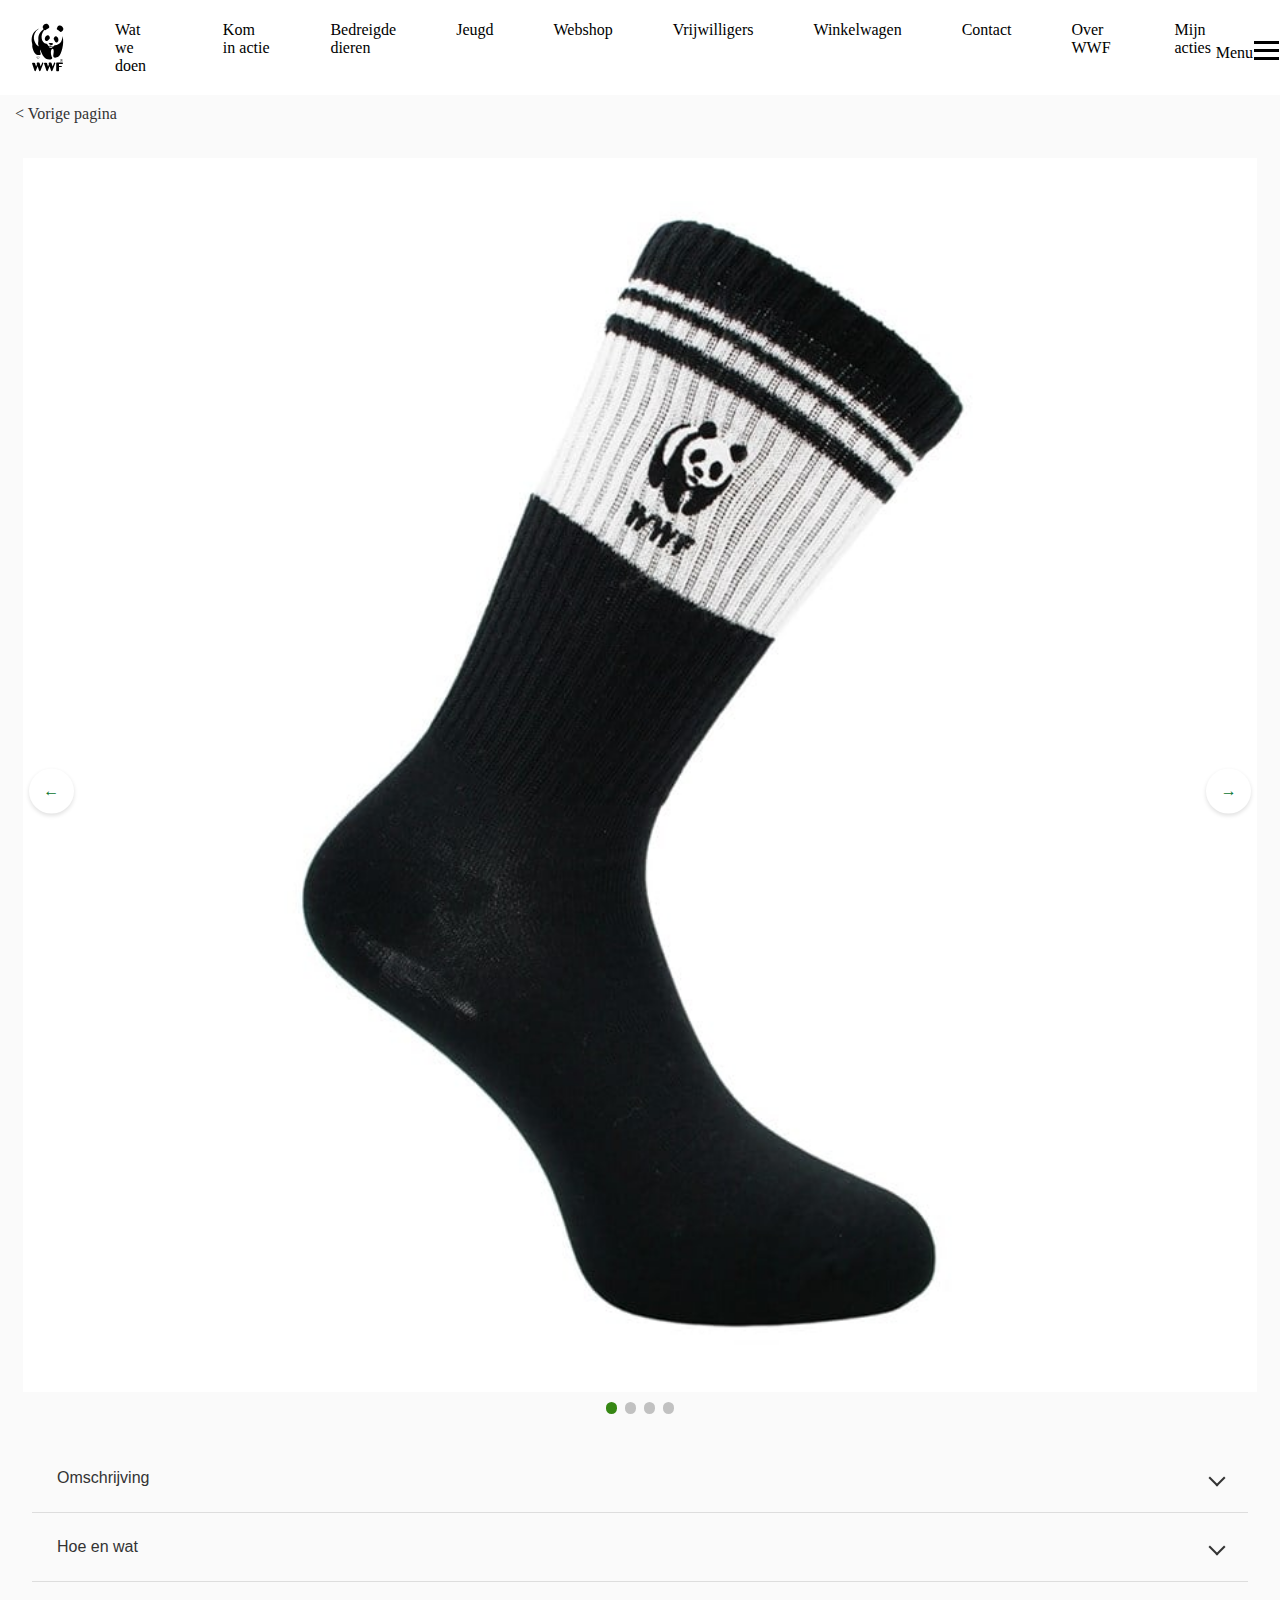
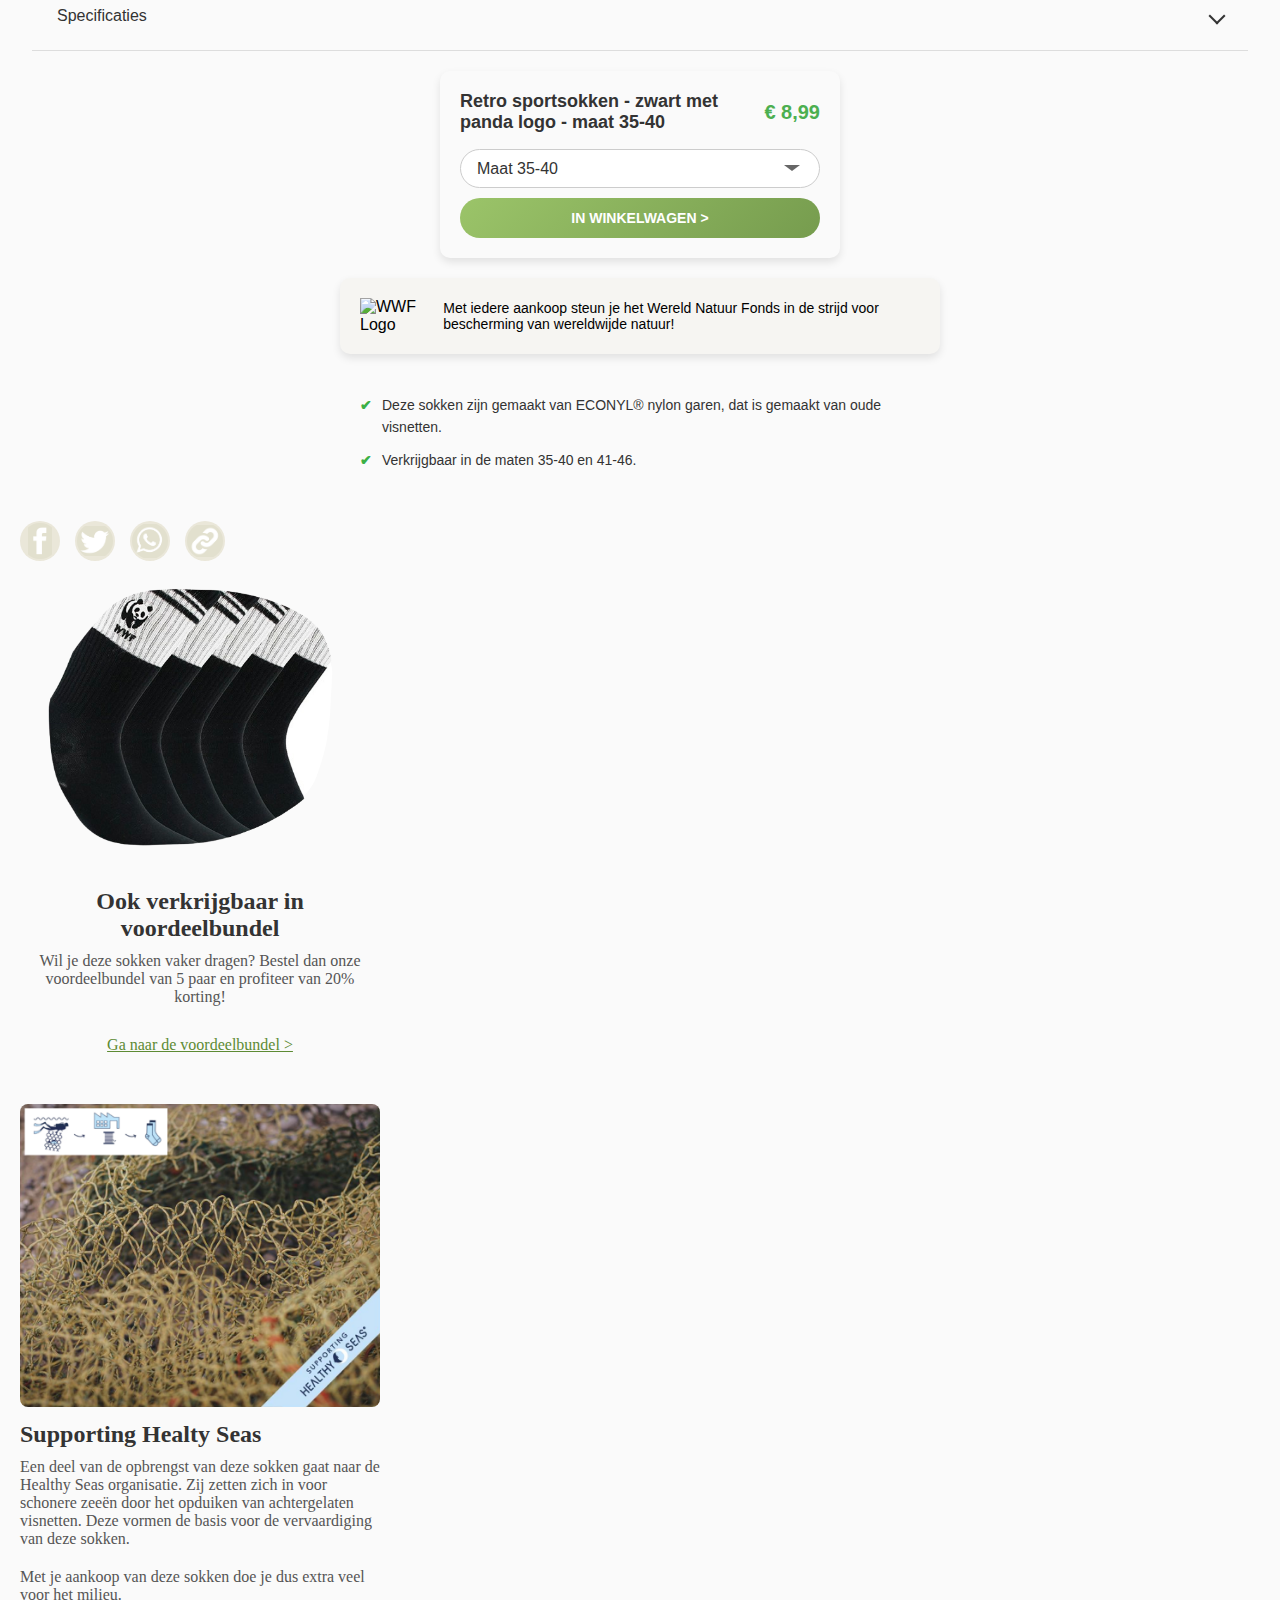
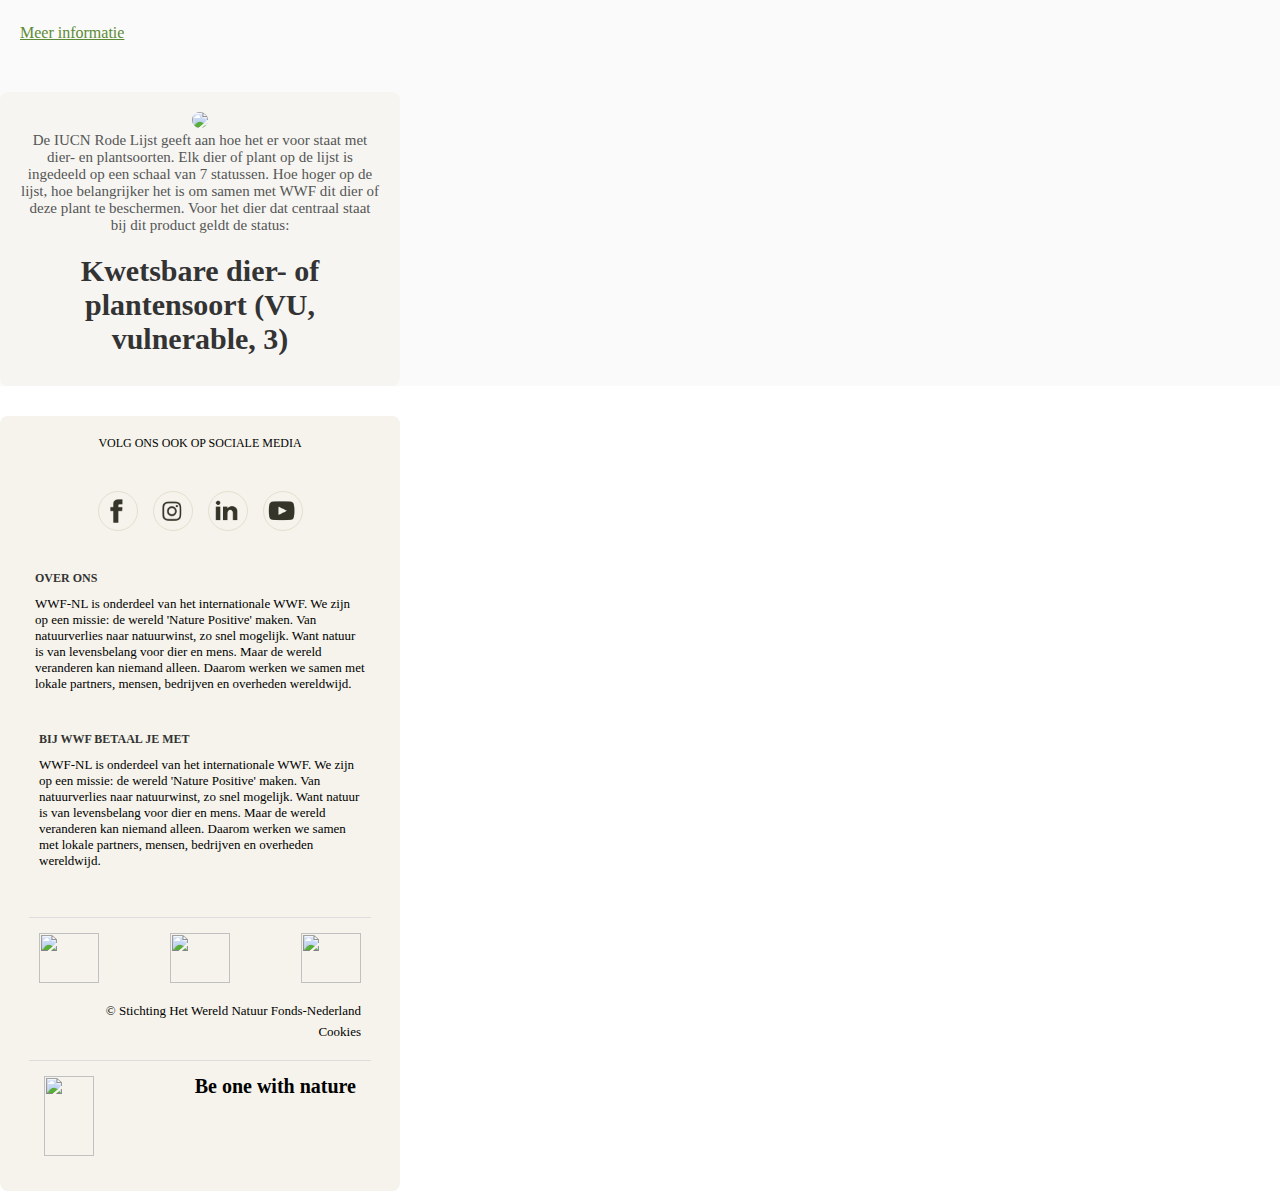
==== index.html @ d3431fcd "eferewvr" ====
<!DOCTYPE html>
<html lang="nl">
	
<head>
	<meta charset="UTF-8">
	<meta name="author" content="jouw naam">
	<meta name="viewport" content="width=device-width, initial-scale=1">
	
	<title>WWF</title>
	<link href="styles/style.css" rel="stylesheet">
	<script src="scripts/script.js" defer></script>
	<link rel="icon" type="image/svg+xml" href="images/favicon.svg">
</head>

<body>
  <header>
    <nav class="navbar">
      <a href="#" class="nav-branding">
        <img src="images/logo.svg" alt="WWF logo" class="nav-logo">
      </a>
     
    
      <ul class="nav-menu">
        <li class="nav-item">
          <a href="#" class="nav-link">Wat we doen</a>
            <ul>
              <li  class="nav-item"><a href="#" class="nav-link"><strong>Wat we doen</strong></a></li>
              <li  class="nav-item"><a href="#" class="nav-link">Onze focus</a></li>
              <li  class="nav-item"><a href="#" class="nav-link">Waar zijn we actief</a></li>
              <li  class="nav-item"><a href="#" class="nav-link">Hoe we werken</a></li>
              <li  class="nav-item"><a href="#" class="nav-link">Actueel</a></li>
            </ul>
        </li>
        <li  class="nav-item"><a href="#" class="nav-link">Kom in actie</a></li>
        <li  class="nav-item"><a href="#" class="nav-link">Bedreigde dieren</a></li>
        <li  class="nav-item"><a href="#" class="nav-link">Jeugd</a></li>
        <li  class="nav-item"><a href="#" class="nav-link">Webshop</a></li>
        <li  class="nav-item"><a href="#" class="nav-link">Vrijwilligers</a></li>
        <li  class="nav-item"><a href="#" class="nav-link">Winkelwagen</a></li>
        <li  class="nav-item"><a href="#" class="nav-link">Contact</a></li>
        <li  class="nav-item"><a href="#" class="nav-link">Over WWF</a></li>
        <li  class="nav-item"><a href="#" class="nav-link">Mijn acties</a></li>
      </ul>
      <div class="hamburger">
        <p id="div1">Menu</p>
        <span class="bar" id="div2"></span>
        <span class="bar" id="div3"></span>
        <span class="bar" id="div4"></span>
      </div>

    </nav>
  </header>

  <main>
    <!-- vorige knop -->
    <a href="#" class="back-button">
      &lt; Vorige pagina
    </a>
  
    <!-- SLIDESHOW -->
    <section id="bolletjesAndLinkButtons" class="caroCarrousel" aria-label="Voorbeeld met bolletjes en links/rechts-buttons" tabIndex="-1">
      <ul>
          <li id="element1"><img src="images/wwf-retro-sportsok-zwart-01.jpg" alt="Sokken volledig" ></li>
          <li id="element2"><img src="images/wwf-retro-sportsok-zwart-03.jpg" alt="Sokken verpakking" ></li>
          <li id="element3"><img src="images/wwf-retro-sportsok-zwart-02.jpg" alt="Sokken zoom-in" ></li>
          <li id="element4"><img src="images/wwf-sportsokken-zwart-02.png" alt="Sokken buiten" ></li>
      </ul>
      
      <a href="previous" aria-label="Naar het element aan de linkerkant">←</a>
      <a href="next" aria-label="Naar het element aan de rechterkant">→</a>
      
      
      <nav>
          <ul>
              <li><a href="#element1" aria-label="go to element1"></a></li>
              <li><a href="#element2" aria-label="go to element2"></a></li>
              <li><a href="#element3" aria-label="go to element3"></a></li>
              <li><a href="#element4" aria-label="go to element4"></a></li>
          </ul>
      </nav>
    </section>


    <!-- DROPDOWNS -->

    <div class="dropdown-container" id="knop1">
      <button class="dropdown-toggle">
          <span class="dropdown-title">Omschrijving</span>
          <span class="dropdown-arrow"></span>
      </button>
      <div class="dropdown-content" id="content1">
        <p> Na het succes van de witte sportsokken is deze er nu ook in het zwart. Sportsokken zijn helemaal retro. En met het geborduurde WWF logo er op maak je helemaal een statement!
          Bovendien zijn deze sokken deels gemaakt van garen dat is gemaakt van achtergelaten en ronddobberende visnetten. In zee zijn deze netten schadelijk voor het zeeleven. Door middel van een milieu vriendelijk proces worden de visnetten omgezet in een 100% sustainable nylon.
          </p>  
          
        <p>Bovendien zijn deze sokken deels gemaakt van garen dat is gemaakt van achtergelaten en ronddobberende visnetten. In zee zijn deze netten schadelijk voor het zeeleven. Door middel van een milieu vriendelijk proces worden de visnetten omgezet in een 100% sustainable nylon.</p>
      </div>
    </div>


    <div class="dropdown-container" id="knop2">
      <button class="dropdown-toggle">
          <span class="dropdown-title">Hoe en wat</span>
          <span class="dropdown-arrow"></span>
      </button>
      <div class="dropdown-content" id="content2">
        <p> Deze heerlijke zachte en comfortabele sokken worden deels gemaakt van achtergelaten en ronddobberende visnetten. In zee zijn deze netten schadelijk voor het zeeleven. 
          Door middel van een milieu vriendelijk proces (zie afbeelding hieronder) worden de visnetten omgezet in een 100% sustainable nylon.</p>  
          
        <p>Deze heerlijke zachte en comfortabele sokken worden deels gemaakt van achtergelaten en ronddobberende visnetten. In zee zijn deze netten schadelijk voor het zeeleven. 
          Door middel van een milieu vriendelijk proces (zie afbeelding hieronder) worden de visnetten omgezet in een 100% sustainable nylon.</p>
      
        <p>Het toplabel aan de sokken is gemaakt van FSC-karton.</p>

        <img src="images/proces-healthy-seas-socks.png" alt="proces-healthy-seas-socks">

      </div>
    </div>


    <div class="dropdown-container" id="knop3">
      <button class="dropdown-toggle">
          <span class="dropdown-title">Specificaties</span>
          <span class="dropdown-arrow"></span>
      </button>
      <div class="dropdown-content" id="content3">
        <p> Na het succes van de witte sportsokken is deze er nu ook in het zwart. Sportsokken zijn helemaal retro. En met het geborduurde WWF logo er op maak je helemaal een statement!
          Bovendien zijn deze sokken deels gemaakt van garen dat is gemaakt van achtergelaten en ronddobberende visnetten. In zee zijn deze netten schadelijk voor het zeeleven. Door middel van een milieu vriendelijk proces worden de visnetten omgezet in een 100% sustainable nylon.
          </p>  
          
        <p>Bovendien zijn deze sokken deels gemaakt van garen dat is gemaakt van achtergelaten en ronddobberende visnetten. In zee zijn deze netten schadelijk voor het zeeleven. Door middel van een milieu vriendelijk proces worden de visnetten omgezet in een 100% sustainable nylon.</p>
      </div>
    </div>
    
    
    <!-- Product info block -->
    <section class="product-section">
      <div class="product-header">
          <h1 class="product-title">
              Retro sportsokken - zwart met <br> panda logo - maat 35-40
          </h1>
          <div class="product-price">€ 8,99</div>
      </div>
     
            <div class="custom-select">
                <select>
                    <option value="Maat 35-40">Maat 35-40</option>
                    <option value="Maat 41-46">Maat 41-46</option>
                </select>
            </div>
    
      <button class="add-to-cart">In winkelwagen ></button>
    </section>
  
  
    <!-- call to action block -->
    <section class="call-to-action">
      <div class="cta-content">
        <img src="https://www.wwf.nl/Content/dist/img/logo-footer.svg" alt="WWF Logo">
        <p>Met iedere aankoop steun je het Wereld Natuur Fonds in de strijd voor bescherming van wereldwijde natuur!</p>
      </div>
    </section>


    <!-- Product info block 2 -->
    <div class="product-info2">
      <ul>
          <li>
              <span class="checkmark">✔</span>
              Deze sokken zijn gemaakt van ECONYL® nylon garen, dat is gemaakt van oude visnetten.
          </li>
          <li>
              <span class="checkmark">✔</span>
              Verkrijgbaar in de maten 35-40 en 41-46.
          </li>
      </ul>
    </div>



    <!-- deelknoppen -->
    <div class="social-share">
      <a href="http://www.facebook.com/sharer.php?u=https://www.wwf.nl/webshop/kleding-accessoires/schoenen-en-sokken/retro-sportsokken-zwart-met-panda-logo-maat-35-40" 
         target="_blank" 
         class="icon facebook" 
         aria-label="Deel op Facebook">
          <img src="images/facebook-icon.png" alt="Facebook">
      </a>

      <a href="https://twitter.com/share?url=https://www.wwf.nl/webshop/kleding-accessoires/schoenen-en-sokken/retro-sportsokken-zwart-met-panda-logo-maat-35-40" 
         target="_blank" 
         class="icon twitter" 
         aria-label="Deel op Twitter">
          <img src="images/twitter-icon.png" alt="Twitter">
      </a>

      <a href="whatsapp://send?text=TITEL https://www.wwf.nl/webshop/kleding-accessoires/schoenen-en-sokken/retro-sportsokken-zwart-met-panda-logo-maat-35-40" 
         target="_blank" 
         class="icon whatsapp" 
         aria-label="Deel via WhatsApp">
          <img src="images/whatsapp-icon.png" alt="WhatsApp">
      </a>

      <button onclick="copyLink()" class="icon link" aria-label="Kopieer link">
          <img src="images/chain-link.png" alt="Link kopiëren">
      </button>
    </div>

    <div id="copy-toast" class="copy-toast">Link gekopieerd naar klembord</div>



    <!-- voordeel pack container -->
    <div class="voordeel-container">
      <img src="images/Aangepaste-vorm-voordeelpak.png" alt="Panda Sportsokken">
      <h1>Ook verkrijgbaar in voordeelbundel</h1>
      <p>Wil je deze sokken vaker dragen? Bestel dan onze voordeelbundel van 5 paar en profiteer van 20% korting!</p>
      <a href="https://www.wwf.nl/webshop/kleding-accessoires/schoenen-en-sokken/retro-sokken-zwart-met-panda-logo-voordeelbundel-5-paar-maat-35-40" target="_blank">Ga naar de voordeelbundel ></a>
    </div>

    

    <!-- healthy seas -->
    <div class="HealthySeas">
      <img src="images/supporting-healthy-seas.png">
      <h1>Supporting Healty Seas</h1>
      <p>Een deel van de opbrengst van deze sokken gaat naar de Healthy Seas organisatie. Zij zetten zich in voor schonere zeeën door het opduiken van achtergelaten visnetten. Deze vormen de basis voor de vervaardiging van deze sokken.</p>
      <p>Met je aankoop van deze sokken doe je dus extra veel voor het milieu.</p>
      <a href="https://www.healthyseas.org/" target="_blank">Meer informatie</a>
    </div>



    <!-- rode lijst -->
    <div class="RodeLijst">
      <img src="https://www.wwf.nl/Content/dist/img/logo-footer.svg">
      <p>De IUCN Rode Lijst geeft aan hoe het er voor staat met dier- en plantsoorten. Elk dier of plant op de lijst is ingedeeld op een schaal van 7 statussen. Hoe hoger op de lijst, hoe belangrijker het is om samen met WWF dit dier of deze plant te beschermen. Voor het dier dat centraal staat bij dit product geldt de status:</p>
      <h1>Kwetsbare dier- of plantensoort (VU, vulnerable, 3)</h1>
    </div> 
  

  </main>

</body>


<footer>
<section>
   <p>VOLG ONS OOK OP SOCIALE MEDIA</p>
    <!-- deelknoppen -->
   <div class="social-footer">
         <a href="http://www.facebook.com/sharer.php?u=https://www.wwf.nl/webshop/kleding-       accessoires/schoenen-en-sokken/retro-sportsokken-zwart-met-panda-logo-maat-35-40" 
            target="_blank" 
            class="icon facebook" 
            aria-label="Deel op Facebook">
            <img src="images/facebook-icon2.png" alt="Facebook">
         </a>

         <a href="https://www.instagram.com/wereldnatuurfonds" 
            target="_blank" 
            class="icon instagram" 
            aria-label="Deel op Twitter">
            <img src="images/insta-icon.png" alt="Instagram">
         </a>

         <a href="http://www.linkedin.com/company/2324848" 
            target="_blank" 
            class="icon linkedin" 
            aria-label="Deel via WhatsApp">
            <img src="images/linkedin-icon.png" alt="Linkedin">
           </a>

           <a href="http://www.youtube.com/user/WWFNetherlands" 
              target="_blank" 
              class="icon YouTube" 
              aria-label="Deel via WhatsApp">
               <img src="images/youTube-icon.png" alt="YouTube">
           </a>
     </div>
  
   <section class="over-ons-footer">
     <h1>OVER ONS</h1>
     <p>WWF-NL is onderdeel van het internationale WWF. We zijn op een missie: de          wereld 'Nature Positive' maken. Van natuurverlies naar natuurwinst, zo snel          mogelijk. Want natuur is van levensbelang voor dier en mens. Maar de wereld          veranderen kan niemand alleen. Daarom werken we samen met lokale partners,          mensen, bedrijven en overheden wereldwijd.</p>
   </section>
  
  <section class="betalen">
     <h1>BIJ WWF BETAAL JE MET</h1>
     <p>WWF-NL is onderdeel van het internationale WWF. We zijn op een missie: de          wereld 'Nature Positive' maken. Van natuurverlies naar natuurwinst, zo snel          mogelijk. Want natuur is van levensbelang voor dier en mens. Maar de wereld          veranderen kan niemand alleen. Daarom werken we samen met lokale partners,          mensen, bedrijven en overheden wereldwijd.</p>
    
    <img src="https://www.wwf.nl/Content/dist/img/logos/ideal.svg" alt="">
    <img src="https://www.wwf.nl/Content/dist/img/logos/sepa.png" alt="">
   </section>
</section>
 
<section class="sponsoren">
  <div class="sponsoren-images">
    <img src="https://www.wwf.nl/globalassets/afbeeldingen/logos-en-iconen/partners-footer/npl_logo_2022.png" alt="">
    <img src="https://www.wwf.nl/globalassets/afbeeldingen/logos-en-iconen/partners-footer/wwf-logo-anbi.png" alt="">
    <img src="https://www.wwf.nl/globalassets/afbeeldingen/logos-en-iconen/partners-footer/logo_erkend_goed_doel_rgb.png" alt="">
  </div>
  <p>© Stichting Het Wereld Natuur Fonds-Nederland</p>
  <a href="#">Cookies</a>
</section>

 
 
 
  <section class="footerLogo">
    <img src="https://www.wwf.nl/Content/dist/img/logo-footer.svg" alt="">
    <h1>Be one with nature</h1>
  </section>
 
</section>
</footer>

</html>
---- styles/style.css ----
/**************/
/* CSS REMEDY */
/**************/
*, *::after, *::before {
  box-sizing:border-box;  
}






/*********************/
/* CUSTOM PROPERTIES */
/*********************/
:root {
    /* startje */
    --color-text:#111;
    --color-background:#eee;
}





/****************/
/* JOUW STYLING */
/****************/

/* jouw code */

/* op basis van https://www.youtube.com/watch?v=XM7sEpl0f7c */

/* BRONNEN:
https://www.youtube.com/watch?v=flItyHiDm7E&t=18s
*/


* {
padding: 0;
margin: 0;
box-sizing: border-box;
}

header {
background-color: rgb(255, 255, 255);
box-shadow: #8f8b8b;
}

main {
background-color: #FAFAFA;
}

li {
list-style: none;
}

a {
color: rgb(0, 0, 0);
text-decoration: none;
}



/****************/
/* Hamburger menu */
/****************/
.navbar {
min-height: 70px;
display: flex;
justify-content: space-between;
align-items: center;
padding: 0 24px;

}

.navbar p {
color: rgb(0, 0, 0);
}

.nav-menu {
display: flex;
/*justify-content: space-between;*/
align-items: left;
padding-left: 20px;
gap: 60px;
z-index: 100;
}

.nav-branding {
font-size: 2rem;
}

.nav-link {
transition: 0.7s ease;
}

.nav-link:hover {
color: dodgerblue;
}

.hamburger {
display: grid;
grid-template-columns: repeat(2, 1fr);
grid-template-rows: repeat(3, 0.5em);
grid-column-gap: 0px;
grid-row-gap: 0px;
cursor: pointer;
}

#div1 { grid-area: 2 / 1 / 3 / 2; }
#div2 { grid-area: 1 / 2 / 2 / 3; }
#div3 { grid-area: 2 / 2 / 3 / 3; }
#div4 { grid-area: 3 / 2 / 4 / 3; }

.bar {
display: block;
width: 25px;
height: 3px;
margin: 5px auto;
-webkit-transition: all 0.3s ease-in-out;
transition: all 0.3s ease-in-out;
background-color: rgb(0, 0, 0);
}

.nav-branding {
margin: 0; 
padding: 0; 
}

.nav-logo {
max-height: 95px; 
width: auto; 
display: block; 
}

.navbar {
padding: 0; 
}


@media (max-width: 768px) {
  /* Hamburger effect */
  .hamburger.active .bar:nth-child(3) {
    opacity: 0;
  }

  .hamburger.active .bar:nth-child(2) {
    transform: translate(0, 8px) rotate(45deg);
  }

  .hamburger.active .bar:nth-child(4) {
    transform: translate(0, -8px) rotate(-45deg);
  }

  /* Het hoofdmenu dat van links schuift */
  .nav-menu {
    position: absolute;
    left: -100%; /* Begin van de pagina */
    top: 90px;
    gap: 0;
    flex-direction: column;
    background-color: rgb(255, 255, 255);
    width: 100%;
    height: 100%; /* Zorgt ervoor dat het menu de volledige hoogte van de pagina bedekt */
    text-align: left;
    transition: 0.3s;
  }

  /* Actief menu van links schuiven */
  .nav-menu.active {
    left: 0; /* Het schuift in de pagina */
  }

  /* Tweede menu, dat van rechts schuift */
  .nav-item:nth-of-type(1) ul {
    position: absolute;
    right: -100%; /* Begin buiten het scherm aan de rechterkant */
    top: 0px;
    gap: 0;
    flex-direction: column;
    background-color: rgb(255, 255, 255);
    width: 100%;
    height: 100%; /* Zorgt ervoor dat het menu de volledige hoogte van de pagina bedekt */
    text-align: left;
    padding-left: 20px;
    gap: 0px; /* Voeg de gewenste ruimte tussen de items toe */
    transition: 0.3s;
  }

  /* Het tweede menu schuift van rechts naar binnen */
  .nav-item:nth-of-type(1) ul.active {
    right: 0; /* Het schuift van rechts naar binnen */
  }

  .nav-item {
    padding: 16px 0;
  }
  }
  

.nav-item:nth-of-type(1) ul {
  position: absolute;
  left: -100%;
}

.nav-item:nth-of-type(1) ul.active {
  left: 0;
}

.nav-menu.active {
  left: 0;
}







/****************/
/* vorige knop */
/****************/
.back-button {
  display: inline-flex;
  align-items: center;
  text-decoration: none;
  color: #333; /* Donkergrijze tekstkleur */
  font-size: 16px; /* Grootte van de tekst */
  font-weight: 500; /* Vetgedrukte tekst */
  padding: 10px 15px;
}



/***********************/
/* Dropdowns */

.dropdown-container {
border-bottom: 1px solid #ddd;
width: 95%;
padding: 10px;
margin: 0 auto;
overflow: hidden;
}

.dropdown-toggle {
display: flex;
justify-content: space-between;
align-items: center;
width: 100%;
padding: 15px;
background: none;
border: none;
outline: none;
cursor: pointer;
font-size: 16px;
color: #333;
}

.dropdown-arrow {
width: 12px;
height: 12px;
border: solid #333;
border-width: 0 2px 2px 0;
transform: rotate(45deg);
transition: transform 0.3s ease;
}

.dropdown-toggle.active .dropdown-arrow {
transform: rotate(-135deg);
}

.dropdown-content {
display: none;
padding: 15px;
font-size: 14px;
color: #555;
background-color: #ffffff;
border-top: 1px solid #ddd;
}

.dropdown-content img {
width: 100%; 
height: auto; 
object-fit: contain; 
max-width: 100%; 
display: block; 
margin-top: 15px; 
}

.dropdown-content p {
  display: block;
  margin-block-start: 1em;
  margin-block-end: 1em;
  margin-inline-start: 0px;
  margin-inline-end: 0px;
  unicode-bidi: isolate;
}


.dropdown-content.show {
display: block;
}







/****************/
/* Slide show */
/****************/
.caroCarrousel {
  /* basis waarden die door de hele carrousel gebruikt worden */
  /* kun je zelf aanpassen */
  --caroCarrouselMainColor:#333;
  --caroCarrouselAccentColor:#1b75b3;
  --caroCarrouselShadeColor:#ddd9;

  position: relative;
  overflow: hidden; /* om de linkbuttons te verbergen */
  outline:none;



  max-width: 98%; /* Beperkt de breedte tot 80% van de pagina */
  margin: 15px auto; /* Voegt ruimte toe rondom en centreert de slideshow */  
  margin-bottom: 10px;  
  border: 2px; 
  padding: 10px; /* Optioneel: binnenruimte */
  
}

/* dark mode */
@media (prefers-color-scheme: dark) {
  .caroCarrousel {
    --caroCarrouselMainColor:#ccc;
    --caroCarrouselShadeColor:#4449;
  }
}


/************************************/
/* de carrousel elementen container */
.caroCarrousel > ul {
  margin: 0; padding: 0;
  list-style: none;
  display: flex;
  
  /* handmatig scrollen is mogelijk */
  overflow: hidden;
  
  /* snappen als er gescrolled wordt - andere helft bij li */
  scroll-snap-type: inline mandatory;
  
  /* smooth scrollen */
  scroll-behavior: smooth;
  
  /* scrollbar zoveel mogelijk verbergen */
  -webkit-overflow-scrolling: touch; /* voor iOS*/
  -ms-overflow-style: none; /* voor IE */
  scrollbar-width: none; /* voor firefox */
}

.caroCarrousel > ul::-webkit-scrollbar {
  /* scrollbar zoveel mogelijk verbergen */
  display: none; /* voor chrome, safari en edge*/
}


/**************************/
/* de carrousel elementen */
.caroCarrousel > ul li {
  flex-basis: 100%;
  flex-shrink: 0;
  /* snappen als er gescrolled wordt - andere helft bij ul */
  scroll-snap-align:center;
}


/**********************************/
/* de carrousel elementen content */

/* de stijlen voor jouw content hier */
.caroCarrousel > ul li > img {
  display: block;
  width: 100%;
}


/****************/
/* DE BOLLETJES */
/****************/

.caroCarrousel nav ul {
  left: 50%;
  bottom: -2px; /* Zet de bolletjes iets lager, zodat ze niet uit de container vallen */
  margin: 0;
  padding: 10px;
  list-style: none;
  display: flex;
  justify-content: center;
  gap: 0.5em;
  z-index: 10; /* Zorg ervoor dat de bolletjes boven de carrousel liggen */
}

.caroCarrousel > nav li {
  flex-basis: 0.7em; /* nog kleinere bolletjes */
  aspect-ratio: 1/1;
}

.caroCarrousel > nav a {
  display: block;
  width: 0.7em; /* maak de bolletjes kleiner */
  height: 0.7em; /* maak de bolletjes kleiner */
  text-decoration: none;
  color: #fff; /* kleur van de bolletjes */
  background-color: #c1c1c1; /* kleur van de bolletjes */
  border-radius: 50%; /* maakt de bolletjes rond */
  outline: none;
  transition: background-color 0.3s, transform 0.3s; /* overgang voor hover en active state */
}
.caroCarrousel > nav a:hover,
.caroCarrousel > nav a:focus {
  background-color: #368714; /* accentkleur bij hover */
  transform: scale(1.2); /* vergroting bij hover */
}

.caroCarrousel > nav a.current {
  background-color: #368714; /* de kleur van het actieve bolletje */
}



/****************************/
/* PREV EN NEXT LINKBUTTONS */
/****************************/
.caroCarrousel > a {
position: absolute;
width: 2.8em;
height: 2.8em; 
top: 50%;
transform: translateY(-50%);
color: #097430;
background-color: #ffffff;
outline: none;
box-shadow: 0 2px 4px 0 rgba(0, 0, 0, 0.13);
display: grid;
place-items: center;
border-radius: 50%; /* Maakt het een cirkel */
transition: background-color 0.3s;
}

.caroCarrousel > a[href="previous"] {
left: 1em; /* Zorgt ervoor dat de linkerpijl aan de linkerzijde blijft */
}

.caroCarrousel > a[href="next"] {
right: 1em; /* Zorgt ervoor dat de rechterpijl aan de rechterzijde blijft */
}

.caroCarrousel:hover > a[href="previous"],
.caroCarrousel:focus-within > a[href="previous"] {
left: 0.5em; /* Schuift naar binnen als de carrousel wordt gehighlighted */
}

.caroCarrousel:hover > a[href="next"],
.caroCarrousel:focus-within > a[href="next"] {
right: 0.5em; /* Schuift naar binnen als de carrousel wordt gehighlighted */
}



/**********************/
/* Product info block */
/**********************/
/* Algemene styling voor de sectie */
.product-section {
background-color: #FAFAFA;
border-radius: 10px;
padding: 20px;
max-width: 400px; /* Beperkt de breedte */
margin: 20px auto;
font-family: Arial, sans-serif;
box-shadow: 0 4px 8px rgba(0, 0, 0, 0.1); /* Subtiele schaduw */
text-align: center;
}

/* Product header - flexbox voor uitlijning */
.product-header {
display: flex;
justify-content: space-between;
align-items: center; /* Zorgt ervoor dat de bovenkant van h1 en prijs op dezelfde hoogte zitten */
margin-bottom: 15px;
}

/* Producttitel */
.product-title {
font-size: 18px;
font-weight: bold;
color: #333;
margin-bottom: 0;
text-align: left; /* Uitlijning aan de linkerzijde */
line-height: 1.2; /* Zorgt ervoor dat de tekst mooi uitgelijnd is */
}

/* Zorg ervoor dat de prijs rechts wordt uitgelijnd */
.product-price {
font-size: 20px;
color: #4caf50; /* Groen voor de prijs */
font-weight: bold;
margin: 0;
text-align: right; /* Uitlijning aan de rechterzijde */
line-height: 1.2; /* Zorgt ervoor dat de prijs goed uitgelijnd is met de titel */
}

/* Verwijder de puntmarker van de li */
li[aria-label="dropdown"] {
list-style-type: none; /* Verwijdert de puntmarker */
padding: 0;
}

/* Dropdown styling */
.custom-select {
position: relative;
width: 100%;
margin: 10px 0;
}

.custom-select select {
appearance: none;
-moz-appearance: none;
-webkit-appearance: none;
width: 100%;
padding: 10px 16px;
border: 1px solid #ccc; /* Dunne grijze rand */
border-radius: 50px; /* Ronde uiteinden */
background-color: #fff; /* Witte achtergrond */
font-size: 16px;
color: #333; /* Tekstkleur */
cursor: pointer;
outline: none;
transition: border-color 0.3s ease, box-shadow 0.3s ease; /* Soepel overgangseffect */
}

.custom-select::after {
content: '';
position: absolute;
right: 20px;
top: 50%;
transform: translateY(-50%);
width: 0;
height: 0;
border-left: 8px solid transparent; /* Pijl links */
border-right: 8px solid transparent; /* Pijl rechts */
border-top: 6px solid #666; /* Naar beneden wijzende pijl */
pointer-events: none;
}

/* Knop styling */
.add-to-cart {
display: inline-block;
width: 100%; /* Zorgt ervoor dat de knop even breed is als de dropdown */
padding: 12px 20px;
background: linear-gradient(135deg, #9bc469, #769c4e); /* Groene gradient */
color: white;
font-size: 14px;
font-weight: bold;
text-transform: uppercase;
border: none;
border-radius: 50px; /* Ronde knop */
cursor: pointer;
transition: background 0.3s ease, box-shadow 0.3s ease;
}

.add-to-cart:hover {
background: linear-gradient(135deg, #769c4e, #9bc469); /* Omgekeerde gradient */
box-shadow: 0 4px 8px rgba(0, 0, 0, 0.2);
}


/****************************/
/* Call to action block */
/****************************/
.call-to-action {
  background-color: #f6f5f2;
  border-radius: 10px;
  padding: 20px;
  max-width: 600px; /* Vergroot de breedte indien nodig */
  margin: 20px auto;
  font-family: Arial, sans-serif;
  box-shadow: 0 4px 8px rgba(0, 0, 0, 0.1); /* Subtiele schaduw */
}

.cta-content {
  display: flex; /* Zet flexbox in om de inhoud naast elkaar te plaatsen */
  align-items: center; /* Zorgt ervoor dat het logo en de tekst verticaal gecentreerd worden */
  justify-content: flex-start; /* Zorgt ervoor dat de elementen aan de linkerkant blijven */
}

.cta-content img {
  max-height: 40px; /* Zorgt ervoor dat het logo niet te groot wordt */
  margin-right: 15px; /* Voegt ruimte toe tussen het logo en de tekst */
}

.cta-content p {
  margin: 0; /* Verwijdert de standaard marge van de paragraaf */
  font-size: 14px; /* Pas de lettergrootte aan naar wens */
}



/**********************/
/* Product info block 2 */
/**********************/

.product-info2 {
  font-family: Arial, sans-serif;
  font-size: 14px;
  color: #333; /* Tekstkleur */
  line-height: 1.6; /* Regelafstand */
  border-radius: 10px;
  padding: 20px;
  max-width: 600px; /* Vergroot de breedte indien nodig */
  margin: 20px auto;
}

.product-info2 ul {
  list-style: none; /* Verwijdert standaard lijst-styling */
  padding: 0;
  margin: 0;
}

.product-info2 li {
  display: flex; /* Maakt de inhoud horizontaal uitgelijnd */
  align-items: flex-start;
  margin-bottom: 10px; /* Ruimte tussen de punten */
}

.product-info2 .checkmark {
  color: #3cb046; /* Groene kleur voor de checkmark */
  font-weight: bold;
  margin-right: 10px; /* Ruimte tussen de checkmark en tekst */
}



/****************/
/* share buttons */
/****************/
/* Container voor sociale media */
.social-share {
  display: flex;
  gap: 15px;
  padding-left: 20px;
}

/* Algemene styling voor de iconen */
.social-share .icon {
  width: 40px;
  height: 40px;
  border-radius: 50%;
  background-color: #eae7d9;
  display: flex;
  align-items: center;
  justify-content: center;
  text-decoration: none;
  transition: transform 0.3s ease, background-color 0.3s ease;
  cursor: pointer;
  position: relative;
  overflow: hidden;
  border: none; /* Geen randen rond de iconen */
  outline: none; /* Geen focusrand bij klikken */
}


/* Styling voor afbeeldingen binnen iconen */
.social-share .icon img {
  width: 90%; /* Zorgt dat de afbeelding bijna de volledige cirkel vult */
  height: 90%; /* Houdt dezelfde verhouding als de breedte */
  object-fit: contain; /* Houdt de afbeelding netjes binnen de cirkel */
  border-radius: 50%; /* Zorgt dat afbeeldingen afgerond blijven indien nodig */
}

/* Toast-melding voor "link gekopieerd" */
.copy-toast {
  position: fixed;
  top: 10px;
  right: 10px;
  background-color: #4caf50; /* Groen zoals op de WWF-site */
  color: white;
  padding: 10px 20px;
  border-radius: 5px;
  font-size: 14px;
  box-shadow: 0 4px 6px rgba(0, 0, 0, 0.2);
  opacity: 0; /* Verborgen standaard */
  transition: opacity 0.5s ease, transform 0.5s ease;
  transform: translateY(-20px); /* Verschijnt van boven naar beneden */
  z-index: 1000;
}

/* Toon de toast */
.copy-toast.show {
  opacity: 1;
  transform: translateY(0); /* Beweegt terug naar zijn oorspronkelijke positie */
}


/**********************/
/* voordeel pak container */
/**********************/
.voordeel-container {
  text-align: center;
  padding: 20px;
  border-radius: 8px;
  max-width: 400px;
}

.voordeel-container img {
  width: 100%;
  border-radius: 8px;
  margin-bottom: 15px;
}

.voordeel-container h1 {
  font-size: 1.5rem;
  color: #333;
  margin: 10px 0;
}

.voordeel-container p {
  font-size: 1rem;
  color: #555;
  margin-bottom: 20px;
}

.voordeel-container a {
  display: inline-block;
  text-decoration: underline; /* Onderstreep de link */
  padding: 10px 20px;
  border-radius: 4px;
  font-size: 1rem;
  color: #5d8b34; /* Donkergroene kleur */
}

/* Zorg ervoor dat de link op verschillende staten de juiste kleur heeft */
.voordeel-container a:link {
  color: #5d8b34; /* Donkergroen voor niet-bezochte links */
}

.voordeel-container a:visited {
  color: #8bc34a; 
}

.voordeel-container a:hover {
  color: #8bc34a; /* Lichter groen bij hover */
}



/**********************/
/* HealthySeas */
/**********************/
.HealthySeas {
  text-align: left;
  padding: 20px;
  border-radius: 8px;
  max-width: 400px;
}

.HealthySeas img {
  width: 100%;
  border-radius: 8px;
}

.HealthySeas h1 {
  font-size: 1.5rem;
  color: #333;
  margin: 10px 0;
}

.HealthySeas p {
  font-size: 1rem;
  color: #555;
  margin-bottom: 20px;
}

.HealthySeas a {
  display: inline-block;
  text-decoration: underline; /* Onderstreep de link */
  border-radius: 4px;
  font-size: 1rem;
  color: #5d8b34; /* Donkergroene kleur */
}

/* Zorg ervoor dat de link op verschillende staten de juiste kleur heeft */
.HealthySeas a:link {
  color: #5d8b34; /* Donkergroen voor niet-bezochte links */
}

.HealthySeas a:visited {
  color: #8bc34a; 
}

.HealthySeas a:hover {
  color: #8bc34a; /* Lichter groen bij hover */
}




/**********************/
/* Rode lijst */
/**********************/
.RodeLijst {
  text-align: center;
  background: #f6f5f2;
  padding: 20px;
  margin-top: 30px;  
  margin-bottom: 30px;  
  border-radius: 8px;
  max-width: 400px;
}

.RodeLijst img {
  width: 47px;
  border-radius: 8px;
}

.RodeLijst h1 {
  font-size: 30px;
  color: #333;
  margin: 10px 0;
}

.RodeLijst p {
  font-size: 15px;
  color: #555;
  margin-bottom: 20px;
}





/**********************/
/* footer */
/**********************/

footer{
  text-align: center;
  background: #f5f3eb;
  padding: 20px;
  border-radius: 8px;
  max-width: 400px;
}

footer p{
font-size:12px;
}


/* deelknoppen */
.social-footer {
display: flex;
gap: 15px;
align-items: center;
justify-content: center;
margin-top:40px;
margin-bottom:40px;

}

.social-footer .icon {
width: 40px;
height: 40px;
border-radius: 50%;
border: 1px solid #e2e0ce;
display: flex;
align-items: center;
justify-content: center;
text-decoration: none;
transition: transform 0.3s ease, background-color 0.3s ease;
cursor: pointer;
position: relative;
overflow: hidden;
outline: none; /* Geen focusrand bij klikken */
}


.social-footer .icon img {
width: 90%; /* Zorgt dat de afbeelding bijna de volledige cirkel vult */
height: 90%; /* Houdt dezelfde verhouding als de breedte */
object-fit: contain; /* Houdt de afbeelding netjes binnen de cirkel */
border-radius: 50%; /* Zorgt dat afbeeldingen afgerond blijven indien nodig */
}


/* over ons */
.over-ons-footer{
text-align: left;
padding-left: 15px;
padding-right: 15px;
border-radius: 8px;
max-width: 400px;
}

.over-ons-footer h1 {
font-size: 12px;
color: #333;
margin: 10px 0;
}

.over-ons-footer p {
font-size: 13px;
color: #000;
margin-bottom: 20px;
}



/* betalen */
.betalen{
text-align: left;
padding-left: 15px;
padding-right: 15px;
max-width: 400px;
border-bottom: 1px solid #ddd;
width: 95%;
padding: 10px;
margin: 0 auto;
overflow: hidden;
}

.betalen h1 {
font-size: 12px;
color: #333;
margin: 10px 0;
}

.betalen p {
font-size: 13px;
color: #000;
margin-bottom: 20px;
}

.betalen img:nth-of-type(1) {
width: 40px;
margin-right: 20px;
}

.betalen img:nth-of-type(2) {
width: 55px;
}

/* sponsoren */
.sponsoren {
  text-align: left;
  padding: 15px 10px;
  padding-bottom: 0px;
  max-width: 400px;
  border-bottom: 1px solid #ddd;
  width: 95%;
  margin: 0 auto;
  overflow: hidden;
  display: flex;
  flex-direction: column; /* Zorgt dat afbeeldingen en tekst apart worden behandeld */
  align-items: stretch;
}

.sponsoren-images {
  display: flex; /* Zet de afbeeldingen naast elkaar */
  justify-content: space-between; /* Verdeel de ruimte gelijkmatig */
  align-items: center; /* Zorg dat ze gecentreerd zijn op dezelfde hoogte */
  margin-bottom: 20px; /* Ruimte tussen afbeeldingen en tekst */
}

.sponsoren-images img {
  width: 60px;
  height: 50px;
}

.sponsoren p {
  text-align: right;
  font-size: 13px;
  color: #000;
  margin-bottom: 5px;
}

.sponsoren a {
  display: block;
  text-align: right;
  font-size: 13px;
  color: #000;
  margin-bottom: 20px;
  text-decoration: none;
}




/* footerLogo */
.footerLogo {
display: flex;
align-items: top; 
justify-content: space-between; 
padding: 15px;
border-radius: 8px;
max-width: 400px;
width: 95%;
margin: 0 auto;
overflow: hidden;
}

.footerLogo img {
width: 50px; /* Breedte van de afbeelding */
height: 80.2px; /* Hoogte van de afbeelding */
margin-right: 15px; /* Ruimte tussen afbeelding en tekst */
}

.footerLogo h1 {
margin: 0; /* Verwijder extra marges */
margin-left: auto; /* Duwt de `h1` naar de rechterkant */
text-align: right; /* Zorgt dat de tekst rechts uitgelijnd is */
font-size: 20px;
color: #000;
line-height: 1; /* Zorgt voor nette uitlijning */
}
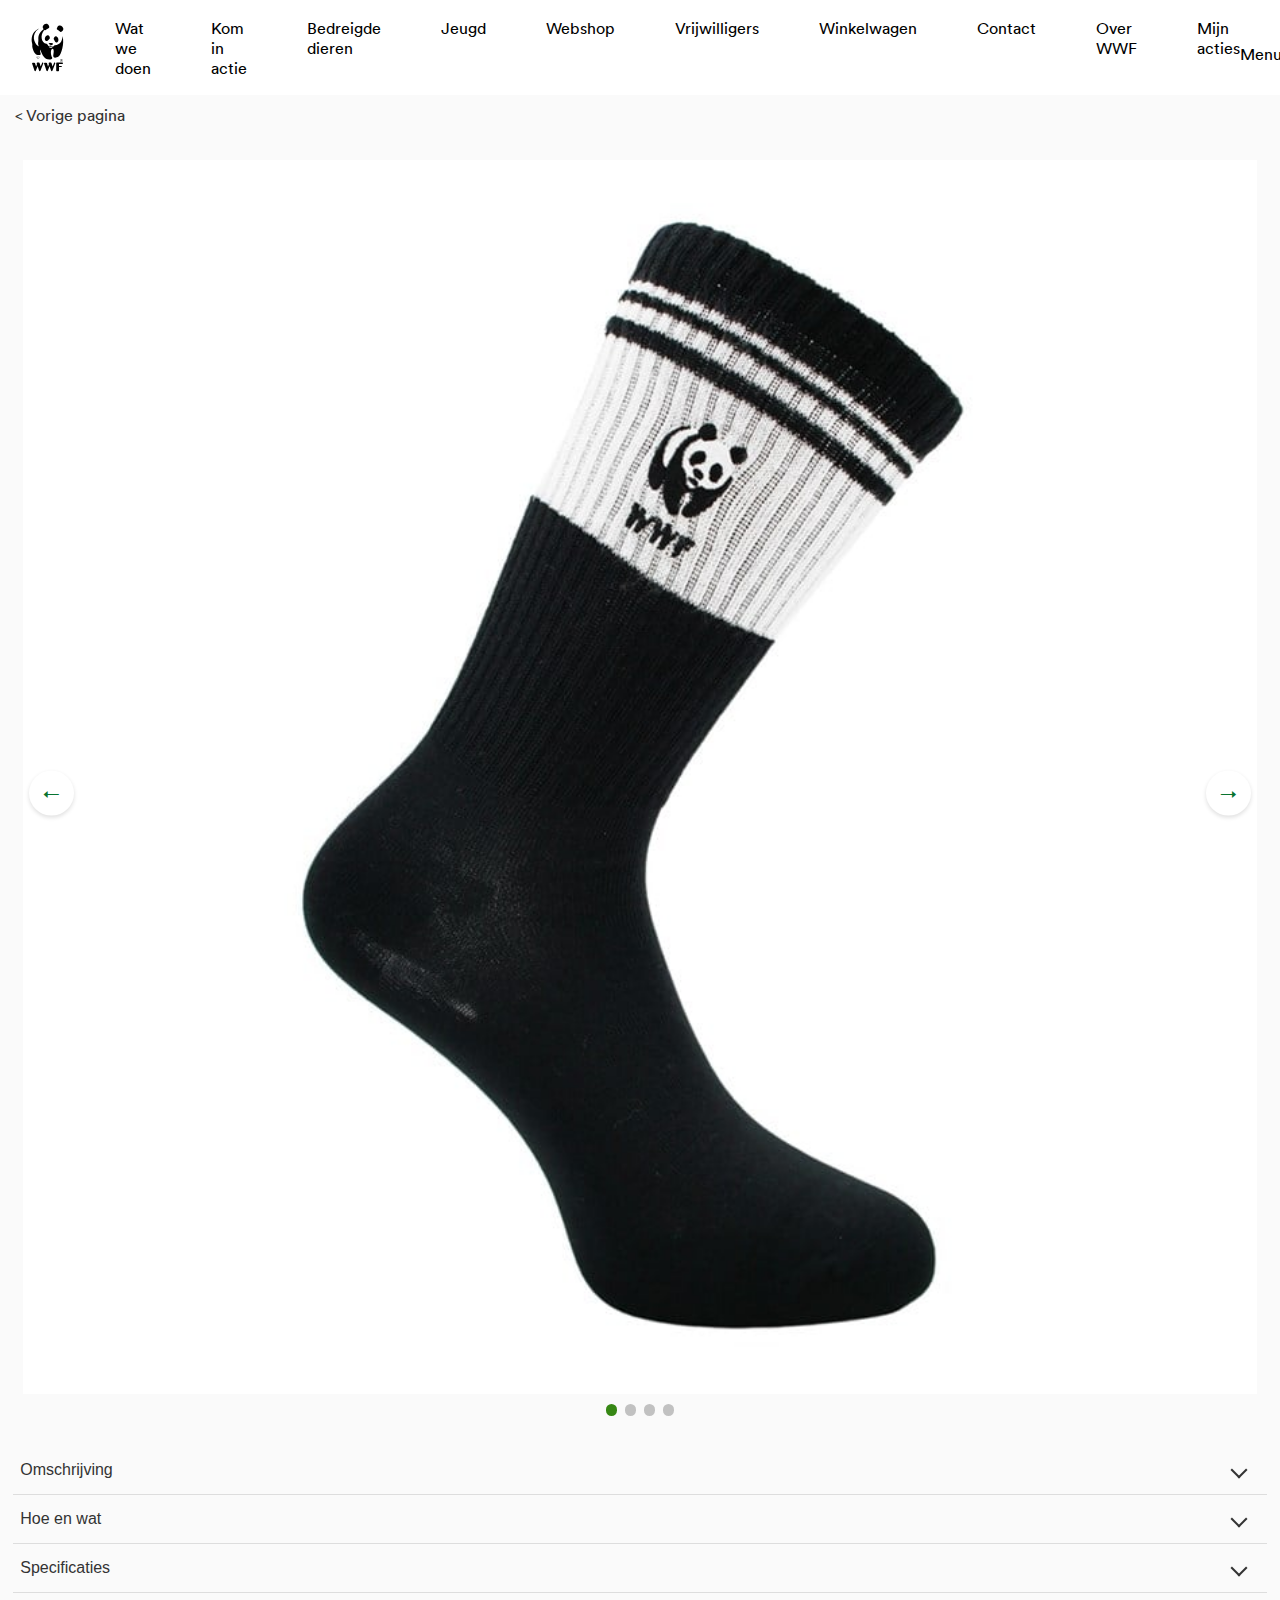
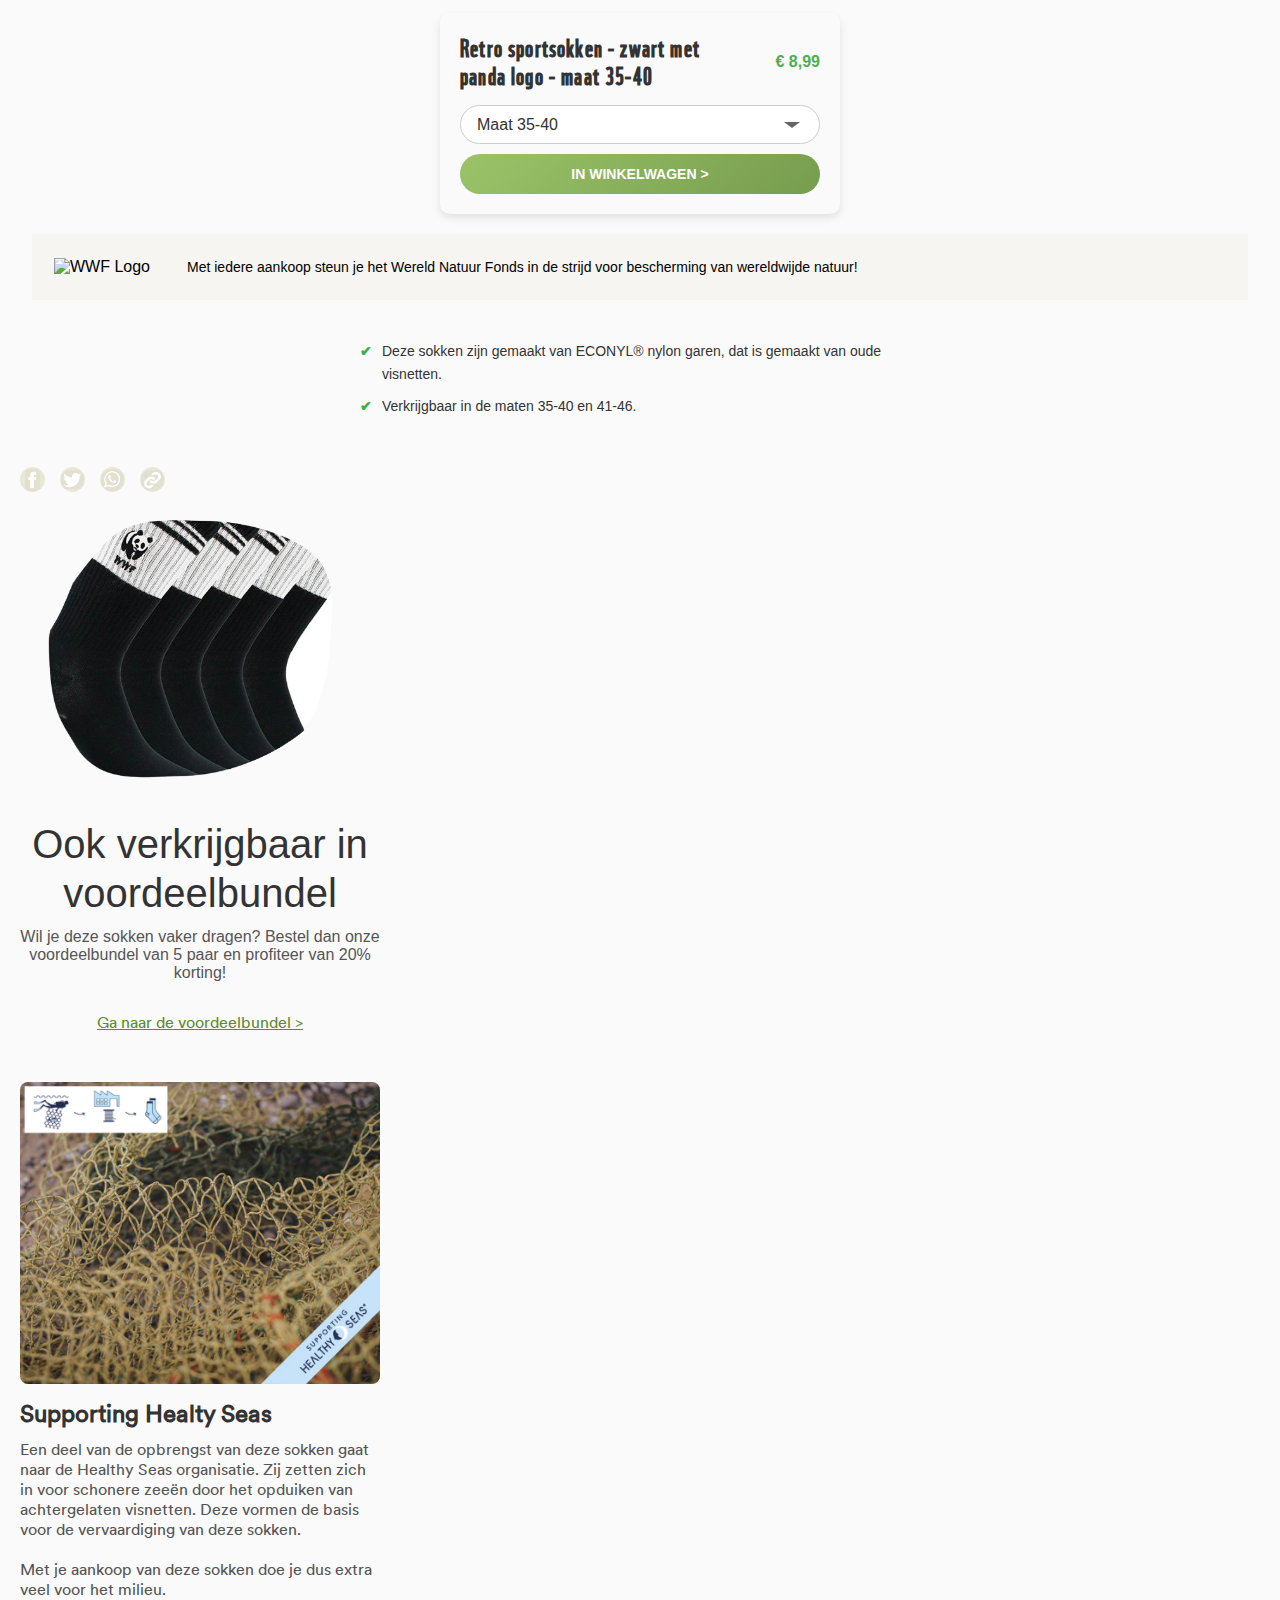
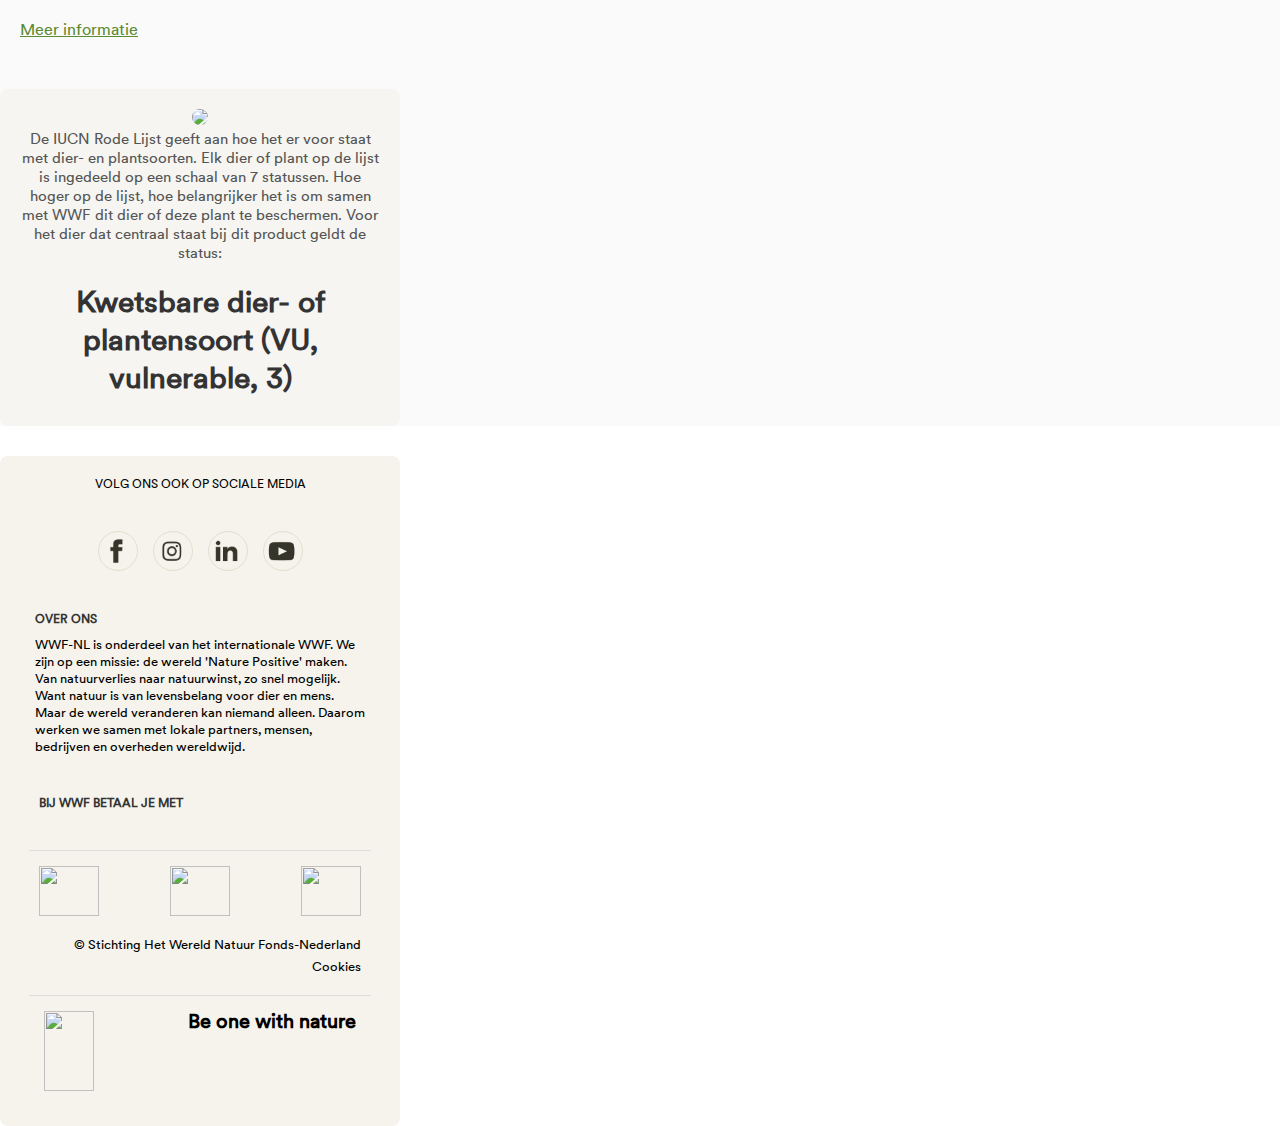
==== commit e3b4362d: "hbd;jhqevf" ====
--- a/index.html
+++ b/index.html
@@ -13,304 +13,315 @@
 </head>
 
 <body>
-  <header>
-    <nav class="navbar">
-      <a href="#" class="nav-branding">
-        <img src="images/logo.svg" alt="WWF logo" class="nav-logo">
-      </a>
-     
-    
+  <head>
+    <meta charset="UTF-8">
+    <meta name="author" content="jouw naam">
+    <meta name="viewport" content="width=device-width, initial-scale=1">
+    
+    <title>WWF</title>
+    <link href="css/css.css" rel="stylesheet">
+    <script src="java/java.js" defer></script>
+    <link rel="icon" type="image/svg+xml" href="images/favicon.svg">
+  </head>
+  
+  <body>
+      <header>
+        <nav class="navbar">
+          <a href="#" class="nav-branding">
+            <img src="images/logo.svg" alt="WWF logo" class="nav-logo">
+          </a>
+         
+          
       <ul class="nav-menu">
         <li class="nav-item">
           <a href="#" class="nav-link">Wat we doen</a>
+          <ul>
+            <li class="nav-item"><a href="#" class="nav-link" id="back-link">Terug</a></li>
+            <li class="nav-item"><a href="#" class="nav-link"><strong>Wat we doen</strong></a></li>
+            <li class="nav-item"><a href="#" class="nav-link">Onze focus</a></li>
+            <li class="nav-item"><a href="#" class="nav-link">Waar zijn we actief</a></li>
+            <li class="nav-item"><a href="#" class="nav-link">Hoe we werken</a></li>
+            <li class="nav-item"><a href="#" class="nav-link">Actueel</a></li>
+          </ul>
+        </li>
+        <li class="nav-item"><a href="#" class="nav-link">Kom in actie</a></li>
+        <li class="nav-item"><a href="#" class="nav-link">Bedreigde dieren</a></li>
+        <li class="nav-item"><a href="#" class="nav-link">Jeugd</a></li>
+        <li class="nav-item"><a href="#" class="nav-link">Webshop</a></li>
+        <li class="nav-item"><a href="#" class="nav-link">Vrijwilligers</a></li>
+        <li class="nav-item"><a href="#" class="nav-link">Winkelwagen</a></li>
+        <li class="nav-item"><a href="#" class="nav-link">Contact</a></li>
+        <li class="nav-item"><a href="#" class="nav-link">Over WWF</a></li>
+        <li class="nav-item"><a href="#" class="nav-link">Mijn acties</a></li>
+      </ul>
+          
+          <div class="hamburger">
+            <p id="div1">Menu</p>
+            <span class="bar" id="div2"></span>
+            <span class="bar" id="div3"></span>
+            <span class="bar" id="div4"></span>
+          </div>
+  
+        </nav>
+      </header>
+
+    <main>
+      <!-- vorige knop -->
+      <a href="#" class="back-button">
+        &lt; Vorige pagina
+      </a>
+    
+      <!-- SLIDESHOW -->
+      <section id="bolletjesAndLinkButtons" class="caroCarrousel" aria-label="Voorbeeld met bolletjes en links/rechts-buttons" tabIndex="-1">
+        <ul>
+            <li id="element1"><img src="images/wwf-retro-sportsok-zwart-01.jpg" alt="Sokken volledig" ></li>
+            <li id="element2"><img src="images/wwf-retro-sportsok-zwart-03.jpg" alt="Sokken verpakking" ></li>
+            <li id="element3"><img src="images/wwf-retro-sportsok-zwart-02.jpg" alt="Sokken zoom-in" ></li>
+            <li id="element4"><img src="images/wwf-sportsokken-zwart-02.png" alt="Sokken buiten" ></li>
+        </ul>
+        
+        <a href="previous" aria-label="Naar het element aan de linkerkant">←</a>
+        <a href="next" aria-label="Naar het element aan de rechterkant">→</a>
+        
+        
+        <nav>
             <ul>
-              <li  class="nav-item"><a href="#" class="nav-link"><strong>Wat we doen</strong></a></li>
-              <li  class="nav-item"><a href="#" class="nav-link">Onze focus</a></li>
-              <li  class="nav-item"><a href="#" class="nav-link">Waar zijn we actief</a></li>
-              <li  class="nav-item"><a href="#" class="nav-link">Hoe we werken</a></li>
-              <li  class="nav-item"><a href="#" class="nav-link">Actueel</a></li>
+                <li><a href="#element1" aria-label="go to element1"></a></li>
+                <li><a href="#element2" aria-label="go to element2"></a></li>
+                <li><a href="#element3" aria-label="go to element3"></a></li>
+                <li><a href="#element4" aria-label="go to element4"></a></li>
             </ul>
-        </li>
-        <li  class="nav-item"><a href="#" class="nav-link">Kom in actie</a></li>
-        <li  class="nav-item"><a href="#" class="nav-link">Bedreigde dieren</a></li>
-        <li  class="nav-item"><a href="#" class="nav-link">Jeugd</a></li>
-        <li  class="nav-item"><a href="#" class="nav-link">Webshop</a></li>
-        <li  class="nav-item"><a href="#" class="nav-link">Vrijwilligers</a></li>
-        <li  class="nav-item"><a href="#" class="nav-link">Winkelwagen</a></li>
-        <li  class="nav-item"><a href="#" class="nav-link">Contact</a></li>
-        <li  class="nav-item"><a href="#" class="nav-link">Over WWF</a></li>
-        <li  class="nav-item"><a href="#" class="nav-link">Mijn acties</a></li>
-      </ul>
-      <div class="hamburger">
-        <p id="div1">Menu</p>
-        <span class="bar" id="div2"></span>
-        <span class="bar" id="div3"></span>
-        <span class="bar" id="div4"></span>
-      </div>
-
-    </nav>
-  </header>
-
-  <main>
-    <!-- vorige knop -->
-    <a href="#" class="back-button">
-      &lt; Vorige pagina
-    </a>
-  
-    <!-- SLIDESHOW -->
-    <section id="bolletjesAndLinkButtons" class="caroCarrousel" aria-label="Voorbeeld met bolletjes en links/rechts-buttons" tabIndex="-1">
-      <ul>
-          <li id="element1"><img src="images/wwf-retro-sportsok-zwart-01.jpg" alt="Sokken volledig" ></li>
-          <li id="element2"><img src="images/wwf-retro-sportsok-zwart-03.jpg" alt="Sokken verpakking" ></li>
-          <li id="element3"><img src="images/wwf-retro-sportsok-zwart-02.jpg" alt="Sokken zoom-in" ></li>
-          <li id="element4"><img src="images/wwf-sportsokken-zwart-02.png" alt="Sokken buiten" ></li>
-      </ul>
-      
-      <a href="previous" aria-label="Naar het element aan de linkerkant">←</a>
-      <a href="next" aria-label="Naar het element aan de rechterkant">→</a>
+        </nav>
+      </section>
+
+
+      <!-- DROPDOWNS -->
+
+      <div class="dropdown-container" id="knop1">
+        <button class="dropdown-toggle">
+            <span class="dropdown-title">Omschrijving</span>
+            <span class="dropdown-arrow"></span>
+        </button>
+        <div class="dropdown-content" id="content1">
+          <p> Na het succes van de witte sportsokken is deze er nu ook in het zwart. Sportsokken zijn helemaal retro. En met het geborduurde WWF logo er op maak je helemaal een statement!</p>  
+            
+          <p>Bovendien zijn deze sokken deels gemaakt van garen dat is gemaakt van achtergelaten en ronddobberende visnetten. In zee zijn deze netten schadelijk voor het zeeleven. Door middel van een milieu vriendelijk proces worden de visnetten omgezet in een 100% sustainable nylon.</p>
+        </div>
+      </div>
+
+
+      <div class="dropdown-container" id="knop2">
+        <button class="dropdown-toggle">
+            <span class="dropdown-title">Hoe en wat</span>
+            <span class="dropdown-arrow"></span>
+        </button>
+        <div class="dropdown-content" id="content2">
+          <p> Deze heerlijke zachte en comfortabele sokken worden deels gemaakt van achtergelaten en ronddobberende visnetten. In zee zijn deze netten schadelijk voor het zeeleven. 
+            Door middel van een milieu vriendelijk proces (zie afbeelding hieronder) worden de visnetten omgezet in een 100% sustainable nylon.</p>  
+            
+          <p>Deze heerlijke zachte en comfortabele sokken worden deels gemaakt van achtergelaten en ronddobberende visnetten. In zee zijn deze netten schadelijk voor het zeeleven. 
+            Door middel van een milieu vriendelijk proces (zie afbeelding hieronder) worden de visnetten omgezet in een 100% sustainable nylon.</p>
+        
+          <p>Het toplabel aan de sokken is gemaakt van FSC-karton.</p>
+
+          <img src="images/proces-healthy-seas-socks.png" alt="proces-healthy-seas-socks">
+
+        </div>
+      </div>
+
+
+      <div class="dropdown-container" id="knop3">
+        <button class="dropdown-toggle">
+            <span class="dropdown-title">Specificaties</span>
+            <span class="dropdown-arrow"></span>
+        </button>
+        <div class="dropdown-content" id="content3">
+          <p> Na het succes van de witte sportsokken is deze er nu ook in het zwart. Sportsokken zijn helemaal retro. En met het geborduurde WWF logo er op maak je helemaal een statement!
+            Bovendien zijn deze sokken deels gemaakt van garen dat is gemaakt van achtergelaten en ronddobberende visnetten. In zee zijn deze netten schadelijk voor het zeeleven. Door middel van een milieu vriendelijk proces worden de visnetten omgezet in een 100% sustainable nylon.
+            </p>  
+            
+          <p>Bovendien zijn deze sokken deels gemaakt van garen dat is gemaakt van achtergelaten en ronddobberende visnetten. In zee zijn deze netten schadelijk voor het zeeleven. Door middel van een milieu vriendelijk proces worden de visnetten omgezet in een 100% sustainable nylon.</p>
+        </div>
+      </div>
       
       
-      <nav>
-          <ul>
-              <li><a href="#element1" aria-label="go to element1"></a></li>
-              <li><a href="#element2" aria-label="go to element2"></a></li>
-              <li><a href="#element3" aria-label="go to element3"></a></li>
-              <li><a href="#element4" aria-label="go to element4"></a></li>
-          </ul>
-      </nav>
+      <!-- Product info block -->
+      <section class="product-section">
+        <div class="product-header">
+            <h1 class="product-title">
+                Retro sportsokken - zwart met <br> panda logo - maat 35-40
+            </h1>
+            <div class="product-price">€ 8,99</div>
+        </div>
+       
+              <div class="custom-select">
+                  <select>
+                      <option value="Maat 35-40">Maat 35-40</option>
+                      <option value="Maat 41-46">Maat 41-46</option>
+                  </select>
+              </div>
+      
+        <button class="add-to-cart">In winkelwagen ></button>
+      </section>
+    
+    
+      <!-- call to action block -->
+      <section class="call-to-action">
+        <div class="cta-content">
+          <img src="https://www.wwf.nl/Content/dist/img/logo-footer.svg" alt="WWF Logo">
+          <p>Met iedere aankoop steun je het Wereld Natuur Fonds in de strijd voor bescherming van wereldwijde natuur!</p>
+        </div>
+      </section>
+
+
+      <!-- Product info block 2 -->
+      <div class="product-info2">
+        <ul>
+            <li>
+                <span class="checkmark">✔</span>
+                Deze sokken zijn gemaakt van ECONYL® nylon garen, dat is gemaakt van oude visnetten.
+            </li>
+            <li>
+                <span class="checkmark">✔</span>
+                Verkrijgbaar in de maten 35-40 en 41-46.
+            </li>
+        </ul>
+      </div>
+
+
+
+      <!-- deelknoppen -->
+      <div class="social-share">
+        <a href="http://www.facebook.com/sharer.php?u=https://www.wwf.nl/webshop/kleding-accessoires/schoenen-en-sokken/retro-sportsokken-zwart-met-panda-logo-maat-35-40" 
+           target="_blank" 
+           class="icon facebook" 
+           aria-label="Deel op Facebook">
+            <img src="images/facebook-icon.png" alt="Facebook">
+        </a>
+
+        <a href="https://twitter.com/share?url=https://www.wwf.nl/webshop/kleding-accessoires/schoenen-en-sokken/retro-sportsokken-zwart-met-panda-logo-maat-35-40" 
+           target="_blank" 
+           class="icon twitter" 
+           aria-label="Deel op Twitter">
+            <img src="images/twitter-icon.png" alt="Twitter">
+        </a>
+
+        <a href="whatsapp://send?text=TITEL https://www.wwf.nl/webshop/kleding-accessoires/schoenen-en-sokken/retro-sportsokken-zwart-met-panda-logo-maat-35-40" 
+           target="_blank" 
+           class="icon whatsapp" 
+           aria-label="Deel via WhatsApp">
+            <img src="images/whatsapp-icon.png" alt="WhatsApp">
+        </a>
+
+        <button onclick="copyLink()" class="icon link" aria-label="Kopieer link">
+            <img src="images/chain-link.png" alt="Link kopiëren">
+        </button>
+      </div>
+
+      <div id="copy-toast" class="copy-toast">Link gekopieerd naar klembord</div>
+
+
+
+      <!-- voordeel pack container -->
+      <div class="voordeel-container">
+        <img src="images/Aangepaste-vorm-voordeelpak.png" alt="Panda Sportsokken">
+        <h1>Ook verkrijgbaar in voordeelbundel</h1>
+        <p>Wil je deze sokken vaker dragen? Bestel dan onze voordeelbundel van 5 paar en profiteer van 20% korting!</p>
+        <a href="https://www.wwf.nl/webshop/kleding-accessoires/schoenen-en-sokken/retro-sokken-zwart-met-panda-logo-voordeelbundel-5-paar-maat-35-40" target="_blank">Ga naar de voordeelbundel ></a>
+      </div>
+
+      
+
+      <!-- healthy seas -->
+      <div class="HealthySeas">
+        <img src="images/supporting-healthy-seas.png">
+        <h1>Supporting Healty Seas</h1>
+        <p>Een deel van de opbrengst van deze sokken gaat naar de Healthy Seas organisatie. Zij zetten zich in voor schonere zeeën door het opduiken van achtergelaten visnetten. Deze vormen de basis voor de vervaardiging van deze sokken.</p>
+        <p>Met je aankoop van deze sokken doe je dus extra veel voor het milieu.</p>
+        <a href="https://www.healthyseas.org/" target="_blank">Meer informatie</a>
+      </div>
+
+
+
+      <!-- rode lijst -->
+      <div class="RodeLijst">
+        <img src="https://www.wwf.nl/Content/dist/img/logo-footer.svg">
+        <p>De IUCN Rode Lijst geeft aan hoe het er voor staat met dier- en plantsoorten. Elk dier of plant op de lijst is ingedeeld op een schaal van 7 statussen. Hoe hoger op de lijst, hoe belangrijker het is om samen met WWF dit dier of deze plant te beschermen. Voor het dier dat centraal staat bij dit product geldt de status:</p>
+        <h1>Kwetsbare dier- of plantensoort (VU, vulnerable, 3)</h1>
+      </div> 
+    
+
+    </main>
+
+</body>
+
+
+<footer>
+  <section>
+     <p>VOLG ONS OOK OP SOCIALE MEDIA</p>
+      <!-- deelknoppen -->
+     <div class="social-footer">
+           <a href="http://www.facebook.com/sharer.php?u=https://www.wwf.nl/webshop/kleding-       accessoires/schoenen-en-sokken/retro-sportsokken-zwart-met-panda-logo-maat-35-40" 
+              target="_blank" 
+              class="icon facebook" 
+              aria-label="Deel op Facebook">
+              <img src="images/facebook-icon2.png" alt="Facebook">
+           </a>
+ 
+           <a href="https://www.instagram.com/wereldnatuurfonds" 
+              target="_blank" 
+              class="icon instagram" 
+              aria-label="Deel op Twitter">
+              <img src="images/insta-icon.png" alt="Instagram">
+           </a>
+ 
+           <a href="http://www.linkedin.com/company/2324848" 
+              target="_blank" 
+              class="icon linkedin" 
+              aria-label="Deel via WhatsApp">
+              <img src="images/linkedin-icon.png" alt="Linkedin">
+             </a>
+ 
+             <a href="http://www.youtube.com/user/WWFNetherlands" 
+                target="_blank" 
+                class="icon YouTube" 
+                aria-label="Deel via WhatsApp">
+                 <img src="images/youTube-icon.png" alt="YouTube">
+             </a>
+       </div>
+    
+     <section class="over-ons-footer">
+       <h1>OVER ONS</h1>
+       <p>WWF-NL is onderdeel van het internationale WWF. We zijn op een missie: de          wereld 'Nature Positive' maken. Van natuurverlies naar natuurwinst, zo snel          mogelijk. Want natuur is van levensbelang voor dier en mens. Maar de wereld          veranderen kan niemand alleen. Daarom werken we samen met lokale partners,          mensen, bedrijven en overheden wereldwijd.</p>
+     </section>
+    
+    <section class="betalen">
+       <h1>BIJ WWF BETAAL JE MET</h1>
+
+      <img src="https://www.wwf.nl/Content/dist/img/logos/ideal.svg" alt="">
+      <img src="https://www.wwf.nl/Content/dist/img/logos/sepa.png" alt="">
+     </section>
+  </section>
+   
+  <section class="sponsoren">
+    <div class="sponsoren-images">
+      <img src="https://www.wwf.nl/globalassets/afbeeldingen/logos-en-iconen/partners-footer/npl_logo_2022.png" alt="">
+      <img src="https://www.wwf.nl/globalassets/afbeeldingen/logos-en-iconen/partners-footer/wwf-logo-anbi.png" alt="">
+      <img src="https://www.wwf.nl/globalassets/afbeeldingen/logos-en-iconen/partners-footer/logo_erkend_goed_doel_rgb.png" alt="">
+    </div>
+    <p>© Stichting Het Wereld Natuur Fonds-Nederland</p>
+    <a href="#">Cookies</a>
+  </section>
+  
+   
+   
+   
+    <section class="footerLogo">
+      <img src="https://www.wwf.nl/Content/dist/img/logo-footer.svg" alt="">
+      <h1>Be one with nature</h1>
     </section>
-
-
-    <!-- DROPDOWNS -->
-
-    <div class="dropdown-container" id="knop1">
-      <button class="dropdown-toggle">
-          <span class="dropdown-title">Omschrijving</span>
-          <span class="dropdown-arrow"></span>
-      </button>
-      <div class="dropdown-content" id="content1">
-        <p> Na het succes van de witte sportsokken is deze er nu ook in het zwart. Sportsokken zijn helemaal retro. En met het geborduurde WWF logo er op maak je helemaal een statement!
-          Bovendien zijn deze sokken deels gemaakt van garen dat is gemaakt van achtergelaten en ronddobberende visnetten. In zee zijn deze netten schadelijk voor het zeeleven. Door middel van een milieu vriendelijk proces worden de visnetten omgezet in een 100% sustainable nylon.
-          </p>  
-          
-        <p>Bovendien zijn deze sokken deels gemaakt van garen dat is gemaakt van achtergelaten en ronddobberende visnetten. In zee zijn deze netten schadelijk voor het zeeleven. Door middel van een milieu vriendelijk proces worden de visnetten omgezet in een 100% sustainable nylon.</p>
-      </div>
-    </div>
-
-
-    <div class="dropdown-container" id="knop2">
-      <button class="dropdown-toggle">
-          <span class="dropdown-title">Hoe en wat</span>
-          <span class="dropdown-arrow"></span>
-      </button>
-      <div class="dropdown-content" id="content2">
-        <p> Deze heerlijke zachte en comfortabele sokken worden deels gemaakt van achtergelaten en ronddobberende visnetten. In zee zijn deze netten schadelijk voor het zeeleven. 
-          Door middel van een milieu vriendelijk proces (zie afbeelding hieronder) worden de visnetten omgezet in een 100% sustainable nylon.</p>  
-          
-        <p>Deze heerlijke zachte en comfortabele sokken worden deels gemaakt van achtergelaten en ronddobberende visnetten. In zee zijn deze netten schadelijk voor het zeeleven. 
-          Door middel van een milieu vriendelijk proces (zie afbeelding hieronder) worden de visnetten omgezet in een 100% sustainable nylon.</p>
-      
-        <p>Het toplabel aan de sokken is gemaakt van FSC-karton.</p>
-
-        <img src="images/proces-healthy-seas-socks.png" alt="proces-healthy-seas-socks">
-
-      </div>
-    </div>
-
-
-    <div class="dropdown-container" id="knop3">
-      <button class="dropdown-toggle">
-          <span class="dropdown-title">Specificaties</span>
-          <span class="dropdown-arrow"></span>
-      </button>
-      <div class="dropdown-content" id="content3">
-        <p> Na het succes van de witte sportsokken is deze er nu ook in het zwart. Sportsokken zijn helemaal retro. En met het geborduurde WWF logo er op maak je helemaal een statement!
-          Bovendien zijn deze sokken deels gemaakt van garen dat is gemaakt van achtergelaten en ronddobberende visnetten. In zee zijn deze netten schadelijk voor het zeeleven. Door middel van een milieu vriendelijk proces worden de visnetten omgezet in een 100% sustainable nylon.
-          </p>  
-          
-        <p>Bovendien zijn deze sokken deels gemaakt van garen dat is gemaakt van achtergelaten en ronddobberende visnetten. In zee zijn deze netten schadelijk voor het zeeleven. Door middel van een milieu vriendelijk proces worden de visnetten omgezet in een 100% sustainable nylon.</p>
-      </div>
-    </div>
-    
-    
-    <!-- Product info block -->
-    <section class="product-section">
-      <div class="product-header">
-          <h1 class="product-title">
-              Retro sportsokken - zwart met <br> panda logo - maat 35-40
-          </h1>
-          <div class="product-price">€ 8,99</div>
-      </div>
-     
-            <div class="custom-select">
-                <select>
-                    <option value="Maat 35-40">Maat 35-40</option>
-                    <option value="Maat 41-46">Maat 41-46</option>
-                </select>
-            </div>
-    
-      <button class="add-to-cart">In winkelwagen ></button>
-    </section>
-  
-  
-    <!-- call to action block -->
-    <section class="call-to-action">
-      <div class="cta-content">
-        <img src="https://www.wwf.nl/Content/dist/img/logo-footer.svg" alt="WWF Logo">
-        <p>Met iedere aankoop steun je het Wereld Natuur Fonds in de strijd voor bescherming van wereldwijde natuur!</p>
-      </div>
-    </section>
-
-
-    <!-- Product info block 2 -->
-    <div class="product-info2">
-      <ul>
-          <li>
-              <span class="checkmark">✔</span>
-              Deze sokken zijn gemaakt van ECONYL® nylon garen, dat is gemaakt van oude visnetten.
-          </li>
-          <li>
-              <span class="checkmark">✔</span>
-              Verkrijgbaar in de maten 35-40 en 41-46.
-          </li>
-      </ul>
-    </div>
-
-
-
-    <!-- deelknoppen -->
-    <div class="social-share">
-      <a href="http://www.facebook.com/sharer.php?u=https://www.wwf.nl/webshop/kleding-accessoires/schoenen-en-sokken/retro-sportsokken-zwart-met-panda-logo-maat-35-40" 
-         target="_blank" 
-         class="icon facebook" 
-         aria-label="Deel op Facebook">
-          <img src="images/facebook-icon.png" alt="Facebook">
-      </a>
-
-      <a href="https://twitter.com/share?url=https://www.wwf.nl/webshop/kleding-accessoires/schoenen-en-sokken/retro-sportsokken-zwart-met-panda-logo-maat-35-40" 
-         target="_blank" 
-         class="icon twitter" 
-         aria-label="Deel op Twitter">
-          <img src="images/twitter-icon.png" alt="Twitter">
-      </a>
-
-      <a href="whatsapp://send?text=TITEL https://www.wwf.nl/webshop/kleding-accessoires/schoenen-en-sokken/retro-sportsokken-zwart-met-panda-logo-maat-35-40" 
-         target="_blank" 
-         class="icon whatsapp" 
-         aria-label="Deel via WhatsApp">
-          <img src="images/whatsapp-icon.png" alt="WhatsApp">
-      </a>
-
-      <button onclick="copyLink()" class="icon link" aria-label="Kopieer link">
-          <img src="images/chain-link.png" alt="Link kopiëren">
-      </button>
-    </div>
-
-    <div id="copy-toast" class="copy-toast">Link gekopieerd naar klembord</div>
-
-
-
-    <!-- voordeel pack container -->
-    <div class="voordeel-container">
-      <img src="images/Aangepaste-vorm-voordeelpak.png" alt="Panda Sportsokken">
-      <h1>Ook verkrijgbaar in voordeelbundel</h1>
-      <p>Wil je deze sokken vaker dragen? Bestel dan onze voordeelbundel van 5 paar en profiteer van 20% korting!</p>
-      <a href="https://www.wwf.nl/webshop/kleding-accessoires/schoenen-en-sokken/retro-sokken-zwart-met-panda-logo-voordeelbundel-5-paar-maat-35-40" target="_blank">Ga naar de voordeelbundel ></a>
-    </div>
-
-    
-
-    <!-- healthy seas -->
-    <div class="HealthySeas">
-      <img src="images/supporting-healthy-seas.png">
-      <h1>Supporting Healty Seas</h1>
-      <p>Een deel van de opbrengst van deze sokken gaat naar de Healthy Seas organisatie. Zij zetten zich in voor schonere zeeën door het opduiken van achtergelaten visnetten. Deze vormen de basis voor de vervaardiging van deze sokken.</p>
-      <p>Met je aankoop van deze sokken doe je dus extra veel voor het milieu.</p>
-      <a href="https://www.healthyseas.org/" target="_blank">Meer informatie</a>
-    </div>
-
-
-
-    <!-- rode lijst -->
-    <div class="RodeLijst">
-      <img src="https://www.wwf.nl/Content/dist/img/logo-footer.svg">
-      <p>De IUCN Rode Lijst geeft aan hoe het er voor staat met dier- en plantsoorten. Elk dier of plant op de lijst is ingedeeld op een schaal van 7 statussen. Hoe hoger op de lijst, hoe belangrijker het is om samen met WWF dit dier of deze plant te beschermen. Voor het dier dat centraal staat bij dit product geldt de status:</p>
-      <h1>Kwetsbare dier- of plantensoort (VU, vulnerable, 3)</h1>
-    </div> 
-  
-
-  </main>
-
-</body>
-
-
-<footer>
-<section>
-   <p>VOLG ONS OOK OP SOCIALE MEDIA</p>
-    <!-- deelknoppen -->
-   <div class="social-footer">
-         <a href="http://www.facebook.com/sharer.php?u=https://www.wwf.nl/webshop/kleding-       accessoires/schoenen-en-sokken/retro-sportsokken-zwart-met-panda-logo-maat-35-40" 
-            target="_blank" 
-            class="icon facebook" 
-            aria-label="Deel op Facebook">
-            <img src="images/facebook-icon2.png" alt="Facebook">
-         </a>
-
-         <a href="https://www.instagram.com/wereldnatuurfonds" 
-            target="_blank" 
-            class="icon instagram" 
-            aria-label="Deel op Twitter">
-            <img src="images/insta-icon.png" alt="Instagram">
-         </a>
-
-         <a href="http://www.linkedin.com/company/2324848" 
-            target="_blank" 
-            class="icon linkedin" 
-            aria-label="Deel via WhatsApp">
-            <img src="images/linkedin-icon.png" alt="Linkedin">
-           </a>
-
-           <a href="http://www.youtube.com/user/WWFNetherlands" 
-              target="_blank" 
-              class="icon YouTube" 
-              aria-label="Deel via WhatsApp">
-               <img src="images/youTube-icon.png" alt="YouTube">
-           </a>
-     </div>
-  
-   <section class="over-ons-footer">
-     <h1>OVER ONS</h1>
-     <p>WWF-NL is onderdeel van het internationale WWF. We zijn op een missie: de          wereld 'Nature Positive' maken. Van natuurverlies naar natuurwinst, zo snel          mogelijk. Want natuur is van levensbelang voor dier en mens. Maar de wereld          veranderen kan niemand alleen. Daarom werken we samen met lokale partners,          mensen, bedrijven en overheden wereldwijd.</p>
-   </section>
-  
-  <section class="betalen">
-     <h1>BIJ WWF BETAAL JE MET</h1>
-     <p>WWF-NL is onderdeel van het internationale WWF. We zijn op een missie: de          wereld 'Nature Positive' maken. Van natuurverlies naar natuurwinst, zo snel          mogelijk. Want natuur is van levensbelang voor dier en mens. Maar de wereld          veranderen kan niemand alleen. Daarom werken we samen met lokale partners,          mensen, bedrijven en overheden wereldwijd.</p>
-    
-    <img src="https://www.wwf.nl/Content/dist/img/logos/ideal.svg" alt="">
-    <img src="https://www.wwf.nl/Content/dist/img/logos/sepa.png" alt="">
-   </section>
-</section>
+   
+  </section>
+ </footer>
  
-<section class="sponsoren">
-  <div class="sponsoren-images">
-    <img src="https://www.wwf.nl/globalassets/afbeeldingen/logos-en-iconen/partners-footer/npl_logo_2022.png" alt="">
-    <img src="https://www.wwf.nl/globalassets/afbeeldingen/logos-en-iconen/partners-footer/wwf-logo-anbi.png" alt="">
-    <img src="https://www.wwf.nl/globalassets/afbeeldingen/logos-en-iconen/partners-footer/logo_erkend_goed_doel_rgb.png" alt="">
-  </div>
-  <p>© Stichting Het Wereld Natuur Fonds-Nederland</p>
-  <a href="#">Cookies</a>
-</section>
-
- 
- 
- 
-  <section class="footerLogo">
-    <img src="https://www.wwf.nl/Content/dist/img/logo-footer.svg" alt="">
-    <h1>Be one with nature</h1>
-  </section>
- 
-</section>
-</footer>
-
 </html>--- a/styles/style.css
+++ b/styles/style.css
@@ -42,6 +42,42 @@
 box-sizing: border-box;
 }
 
+@font-face {
+  font-family: 'CircularXXWeb-Book';
+  src: url('../fonts/CircularXXWeb-Book.woff2') format('woff2');
+}
+
+@font-face {
+  font-family: 'Fontello';
+  src: url('../fonts/fontello.woff2') format('woff2');
+}
+
+@font-face {
+  font-family: 'CustomFont1';
+  src: url('../fonts/iJWKBXyIfDnIV7nBrXyw023e (1).woff2') format('woff2');
+}
+
+@font-face {
+  font-family: 'CustomFont2';
+  src: url('../fonts/JTUSjIg1_i6t8kCHKm459WlhyyTh89Y.woff2') format('woff2');
+}
+
+@font-face {
+  font-family: 'CustomFont3';
+  src: url('../fonts/memvYaGs126MiZpBA-UvWbX2vVnXBbObj2OVTS-mu0SC55I.woff2') format('woff2');
+}
+
+@font-face {
+  font-family: 'WWFWebFont';
+  src: url('../fonts/wwf-webfont.woff') format('woff');
+}
+
+@font-face {
+  font-family: 'CustomFont4';
+  src: url('../fonts/WwkfxPmzE06v_ZW1XnrBGoIAUA.woff2') format('woff2');
+}
+
+
 header {
 background-color: rgb(255, 255, 255);
 box-shadow: #8f8b8b;
@@ -60,118 +96,122 @@
 text-decoration: none;
 }
 
+body {
+  font-family: 'CircularXXWeb-Book', Arial, sans-serif;
+
+}
 
 
 /****************/
 /* Hamburger menu */
 /****************/
 .navbar {
-min-height: 70px;
-display: flex;
-justify-content: space-between;
-align-items: center;
-padding: 0 24px;
-
-}
-
-.navbar p {
-color: rgb(0, 0, 0);
-}
-
-.nav-menu {
-display: flex;
-/*justify-content: space-between;*/
-align-items: left;
-padding-left: 20px;
-gap: 60px;
-z-index: 100;
-}
-
-.nav-branding {
-font-size: 2rem;
-}
-
-.nav-link {
-transition: 0.7s ease;
-}
-
-.nav-link:hover {
-color: dodgerblue;
-}
-
-.hamburger {
-display: grid;
-grid-template-columns: repeat(2, 1fr);
-grid-template-rows: repeat(3, 0.5em);
-grid-column-gap: 0px;
-grid-row-gap: 0px;
-cursor: pointer;
-}
-
-#div1 { grid-area: 2 / 1 / 3 / 2; }
-#div2 { grid-area: 1 / 2 / 2 / 3; }
-#div3 { grid-area: 2 / 2 / 3 / 3; }
-#div4 { grid-area: 3 / 2 / 4 / 3; }
-
-.bar {
-display: block;
-width: 25px;
-height: 3px;
-margin: 5px auto;
--webkit-transition: all 0.3s ease-in-out;
-transition: all 0.3s ease-in-out;
-background-color: rgb(0, 0, 0);
-}
-
-.nav-branding {
-margin: 0; 
-padding: 0; 
-}
-
-.nav-logo {
-max-height: 95px; 
-width: auto; 
-display: block; 
-}
-
-.navbar {
-padding: 0; 
-}
-
-
-@media (max-width: 768px) {
-  /* Hamburger effect */
-  .hamburger.active .bar:nth-child(3) {
-    opacity: 0;
-  }
-
-  .hamburger.active .bar:nth-child(2) {
-    transform: translate(0, 8px) rotate(45deg);
-  }
-
-  .hamburger.active .bar:nth-child(4) {
-    transform: translate(0, -8px) rotate(-45deg);
-  }
-
-  /* Het hoofdmenu dat van links schuift */
+  min-height: 70px;
+  display: flex;
+  justify-content: space-between;
+  align-items: center;
+  padding: 0 24px;
+  
+  }
+  
+  .navbar p {
+  color: rgb(0, 0, 0);
+  }
+  
   .nav-menu {
-    position: absolute;
-    left: -100%; /* Begin van de pagina */
-    top: 90px;
-    gap: 0;
-    flex-direction: column;
-    background-color: rgb(255, 255, 255);
-    width: 100%;
-    height: 100%; /* Zorgt ervoor dat het menu de volledige hoogte van de pagina bedekt */
-    text-align: left;
-    transition: 0.3s;
-  }
-
-  /* Actief menu van links schuiven */
-  .nav-menu.active {
-    left: 0; /* Het schuift in de pagina */
-  }
-
+  display: flex;
+  /*justify-content: space-between;*/
+  align-items: left;
+  padding-left: 20px;
+  gap: 60px;
+  z-index: 100;
+  }
+  
+  .nav-branding {
+  font-size: 2rem;
+  }
+  
+  .nav-link {
+  transition: 0.7s ease;
+  }
+  
+  .nav-link:hover {
+  color: dodgerblue;
+  }
+  
+  .hamburger {
+  display: grid;
+  grid-template-columns: repeat(2, 1fr);
+  grid-template-rows: repeat(3, 0.5em);
+  grid-column-gap: 0px;
+  grid-row-gap: 0px;
+  cursor: pointer;
+  }
+  
+  #div1 { grid-area: 2 / 1 / 3 / 2; }
+  #div2 { grid-area: 1 / 2 / 2 / 3; }
+  #div3 { grid-area: 2 / 2 / 3 / 3; }
+  #div4 { grid-area: 3 / 2 / 4 / 3; }
+  
+  .bar {
+  display: block;
+  width: 25px;
+  height: 3px;
+  margin: 5px auto;
+  -webkit-transition: all 0.3s ease-in-out;
+  transition: all 0.3s ease-in-out;
+  background-color: rgb(0, 0, 0);
+  }
+  
+  .nav-branding {
+  margin: 0; 
+  padding: 0; 
+  }
+  
+  .nav-logo {
+  max-height: 95px; 
+  width: auto; 
+  display: block; 
+  }
+  
+  .navbar {
+  padding: 0; 
+  }
+  
+  
+  @media (max-width: 768px) {
+    /* Hamburger effect */
+    .hamburger.active .bar:nth-child(3) {
+      opacity: 0;
+    }
+  
+    .hamburger.active .bar:nth-child(2) {
+      transform: translate(0, 8px) rotate(45deg);
+    }
+  
+    .hamburger.active .bar:nth-child(4) {
+      transform: translate(0, -8px) rotate(-45deg);
+    }
+  
+    /* Het hoofdmenu dat van links schuift */
+    .nav-menu {
+      position: absolute;
+      left: -100%; /* Begin van de pagina */
+      top: 90px;
+      gap: 0;
+      flex-direction: column;
+      background-color: rgb(255, 255, 255);
+      width: 100%;
+      height: 100%; /* Zorgt ervoor dat het menu de volledige hoogte van de pagina bedekt */
+      text-align: left;
+      transition: 0.3s;
+    }
+  
+    /* Actief menu van links schuiven */
+    .nav-menu.active {
+      left: 0; /* Het schuift in de pagina */
+    }
+  
   /* Tweede menu, dat van rechts schuift */
   .nav-item:nth-of-type(1) ul {
     position: absolute;
@@ -184,33 +224,33 @@
     height: 100%; /* Zorgt ervoor dat het menu de volledige hoogte van de pagina bedekt */
     text-align: left;
     padding-left: 20px;
-    gap: 0px; /* Voeg de gewenste ruimte tussen de items toe */
-    transition: 0.3s;
-  }
-
+    transition: 0.3s ease-in-out; /* Zorg ervoor dat de overgang soepel is */
+  }
+  
   /* Het tweede menu schuift van rechts naar binnen */
   .nav-item:nth-of-type(1) ul.active {
     right: 0; /* Het schuift van rechts naar binnen */
   }
-
-  .nav-item {
-    padding: 16px 0;
-  }
-  }
-  
-
-.nav-item:nth-of-type(1) ul {
-  position: absolute;
-  left: -100%;
-}
-
-.nav-item:nth-of-type(1) ul.active {
-  left: 0;
-}
-
-.nav-menu.active {
-  left: 0;
-}
+  
+  
+    .nav-item {
+      padding: 16px 0;
+    }
+    }
+    
+  
+  .nav-item:nth-of-type(1) ul {
+    position: absolute;
+    left: -100%;
+  }
+  
+  .nav-item:nth-of-type(1) ul.active {
+    left: 0;
+  }
+  
+  .nav-menu.active {
+    left: 0;
+  }
 
 
 
@@ -230,84 +270,6 @@
   font-weight: 500; /* Vetgedrukte tekst */
   padding: 10px 15px;
 }
-
-
-
-/***********************/
-/* Dropdowns */
-
-.dropdown-container {
-border-bottom: 1px solid #ddd;
-width: 95%;
-padding: 10px;
-margin: 0 auto;
-overflow: hidden;
-}
-
-.dropdown-toggle {
-display: flex;
-justify-content: space-between;
-align-items: center;
-width: 100%;
-padding: 15px;
-background: none;
-border: none;
-outline: none;
-cursor: pointer;
-font-size: 16px;
-color: #333;
-}
-
-.dropdown-arrow {
-width: 12px;
-height: 12px;
-border: solid #333;
-border-width: 0 2px 2px 0;
-transform: rotate(45deg);
-transition: transform 0.3s ease;
-}
-
-.dropdown-toggle.active .dropdown-arrow {
-transform: rotate(-135deg);
-}
-
-.dropdown-content {
-display: none;
-padding: 15px;
-font-size: 14px;
-color: #555;
-background-color: #ffffff;
-border-top: 1px solid #ddd;
-}
-
-.dropdown-content img {
-width: 100%; 
-height: auto; 
-object-fit: contain; 
-max-width: 100%; 
-display: block; 
-margin-top: 15px; 
-}
-
-.dropdown-content p {
-  display: block;
-  margin-block-start: 1em;
-  margin-block-end: 1em;
-  margin-inline-start: 0px;
-  margin-inline-end: 0px;
-  unicode-bidi: isolate;
-}
-
-
-.dropdown-content.show {
-display: block;
-}
-
-
-
-
-
-
 
 /****************/
 /* Slide show */
@@ -473,6 +435,86 @@
 
 
 
+
+/***********************/
+/* Dropdowns */
+
+.dropdown-container {
+border-bottom: 1px solid #ddd;
+width: 98%;
+margin: 0 auto;
+overflow: hidden;
+padding-right: 7.5px;
+  padding-left: 7.5px;
+}
+
+.dropdown-toggle {
+display: flex;
+justify-content: space-between;
+align-items: center;
+width: 100%;
+padding: 15px;
+padding-left: 0px;
+background: none;
+border: none;
+outline: none;
+cursor: pointer;
+font-size: 16px;
+color: #333;
+}
+
+.dropdown-arrow {
+width: 12px;
+height: 12px;
+border: solid #333;
+border-width: 0 2px 2px 0;
+transform: rotate(45deg);
+transition: transform 0.3s ease;
+}
+
+.dropdown-toggle.active .dropdown-arrow {
+transform: rotate(-135deg);
+}
+
+.dropdown-content {
+display: none;
+font-size: 14px;
+font-family: 'Rubic', sans-serif;
+line-height: 21px;
+color: #555;
+border-top: 1px solid #ddd;
+}
+
+.dropdown-content img {
+width: 100%; 
+height: auto; 
+object-fit: contain; 
+max-width: 100%; 
+display: block; 
+margin-top: 15px; 
+}
+
+.dropdown-content p {
+  display: block;
+  margin-block-start: 1em;
+  margin-block-end: 1em;
+  margin-inline-start: 0px;
+  margin-inline-end: 0px;
+  unicode-bidi: isolate;
+}
+
+
+.dropdown-content.show {
+display: block;
+}
+
+
+
+
+
+
+
+
 /**********************/
 /* Product info block */
 /**********************/
@@ -496,21 +538,24 @@
 margin-bottom: 15px;
 }
 
-/* Producttitel */
+
 .product-title {
-font-size: 18px;
-font-weight: bold;
-color: #333;
-margin-bottom: 0;
-text-align: left; /* Uitlijning aan de linkerzijde */
-line-height: 1.2; /* Zorgt ervoor dat de tekst mooi uitgelijnd is */
-}
+  font-family: 'WWFWebFont', serif;
+  font-size: 24px;
+  letter-spacing: 1.17px;
+  color: #333;
+  margin-bottom: 0;
+  text-align: left; /* Uitlijning aan de linkerzijde */
+  line-height: 1.2; /* Zorgt ervoor dat de tekst mooi uitgelijnd is */
+}
+
 
 /* Zorg ervoor dat de prijs rechts wordt uitgelijnd */
 .product-price {
-font-size: 20px;
+font-size: 16px;
+font-family: 'Rubic', sans-serif;
 color: #4caf50; /* Groen voor de prijs */
-font-weight: bold;
+font-weight: 700;
 margin: 0;
 text-align: right; /* Uitlijning aan de rechterzijde */
 line-height: 1.2; /* Zorgt ervoor dat de prijs goed uitgelijnd is met de titel */
@@ -586,12 +631,10 @@
 /****************************/
 .call-to-action {
   background-color: #f6f5f2;
-  border-radius: 10px;
-  padding: 20px;
-  max-width: 600px; /* Vergroot de breedte indien nodig */
+  padding: 22px;
+  max-width: 95%; /* Vergroot de breedte indien nodig */
   margin: 20px auto;
   font-family: Arial, sans-serif;
-  box-shadow: 0 4px 8px rgba(0, 0, 0, 0.1); /* Subtiele schaduw */
 }
 
 .cta-content {
@@ -608,6 +651,10 @@
 .cta-content p {
   margin: 0; /* Verwijdert de standaard marge van de paragraaf */
   font-size: 14px; /* Pas de lettergrootte aan naar wens */
+  font-family: 'Rubic', sans-serif;
+  line-height: 22px;
+  padding-left: 22px;
+
 }
 
 
@@ -617,8 +664,8 @@
 /**********************/
 
 .product-info2 {
-  font-family: Arial, sans-serif;
-  font-size: 14px;
+  font-size: 14px; /* Pas de lettergrootte aan naar wens */
+  font-family: 'Rubic', sans-serif;
   color: #333; /* Tekstkleur */
   line-height: 1.6; /* Regelafstand */
   border-radius: 10px;
@@ -659,8 +706,8 @@
 
 /* Algemene styling voor de iconen */
 .social-share .icon {
-  width: 40px;
-  height: 40px;
+  width: 25px;
+  height: 25px;
   border-radius: 50%;
   background-color: #eae7d9;
   display: flex;
@@ -725,13 +772,19 @@
 }
 
 .voordeel-container h1 {
-  font-size: 1.5rem;
   color: #333;
   margin: 10px 0;
+  font-size: 40px;
+  line-height: 49px;
+  font-weight: 300;
+  font-family: 'Rubic', sans-serif;
+
 }
 
 .voordeel-container p {
   font-size: 1rem;
+  font-family: 'Rubic', sans-serif;
+
   color: #555;
   margin-bottom: 20px;
 }
@@ -1027,4 +1080,6 @@
 font-size: 20px;
 color: #000;
 line-height: 1; /* Zorgt voor nette uitlijning */
-}+}
+
+
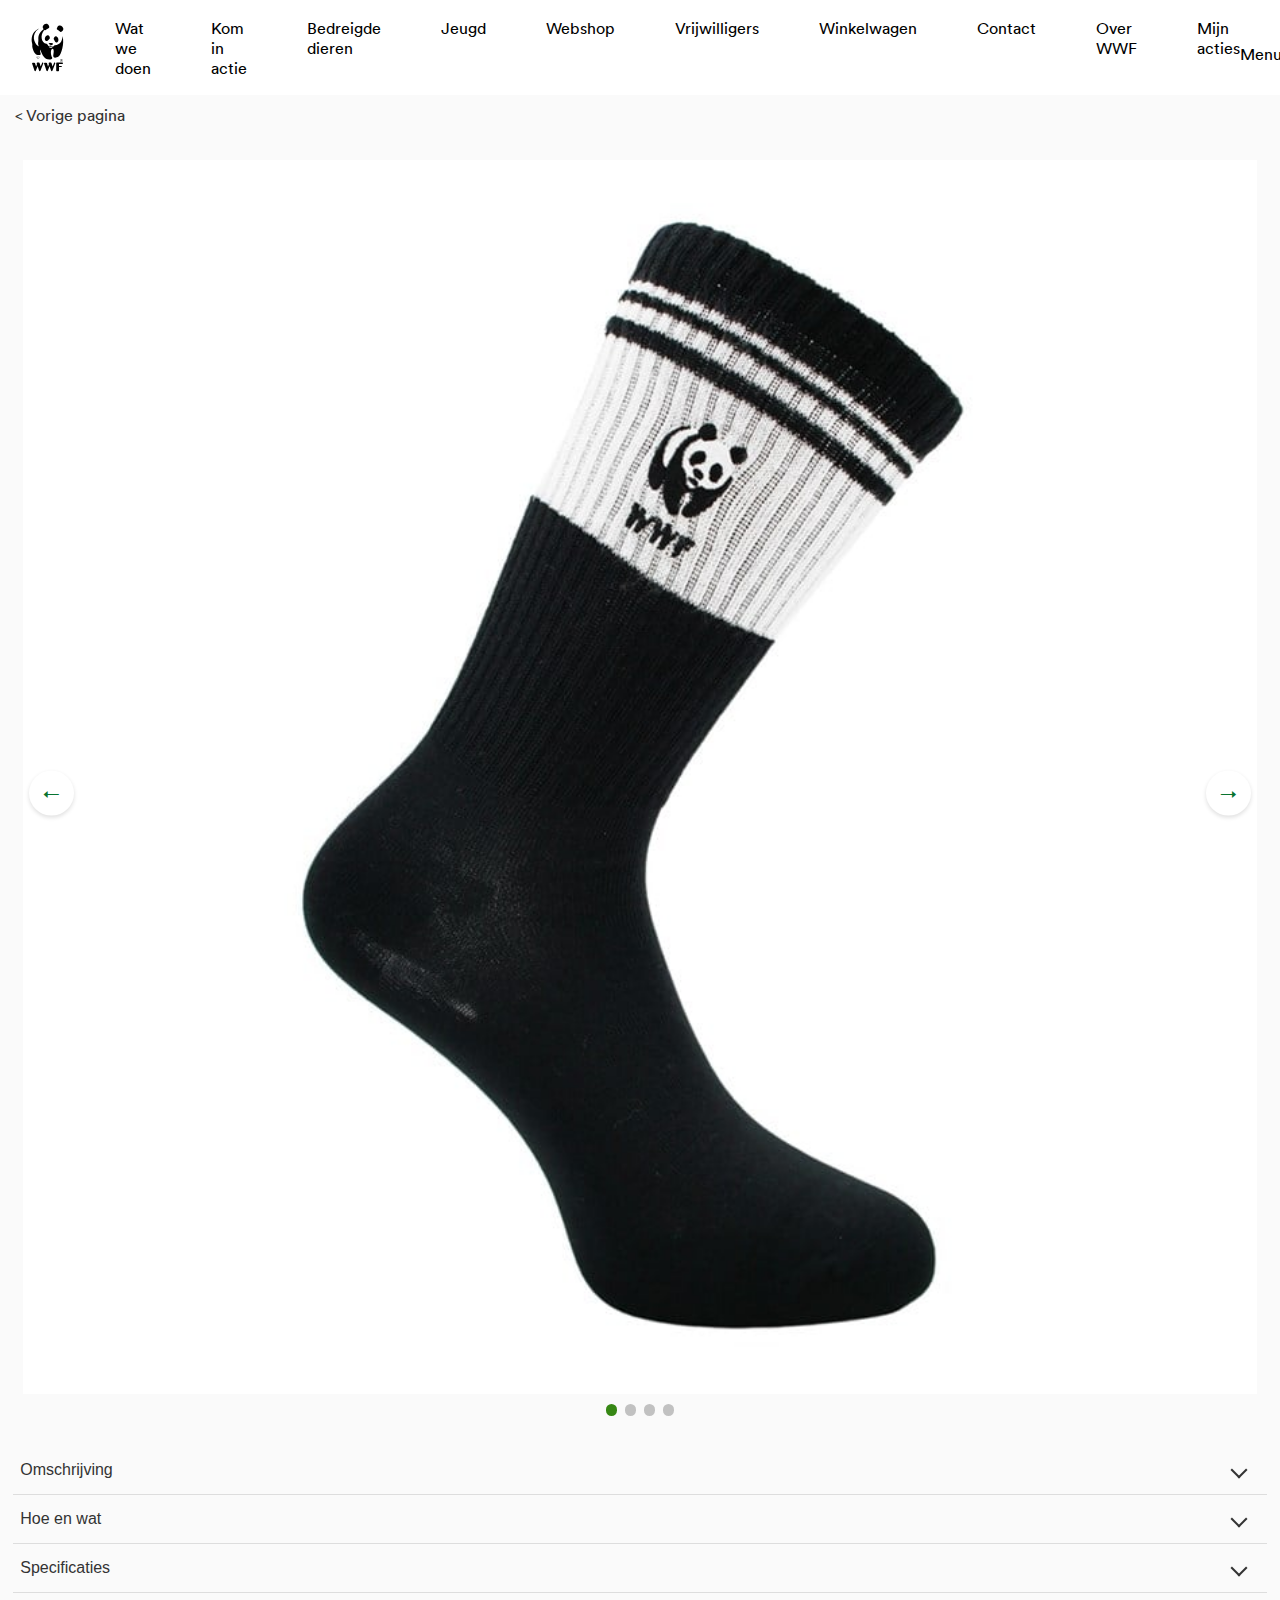
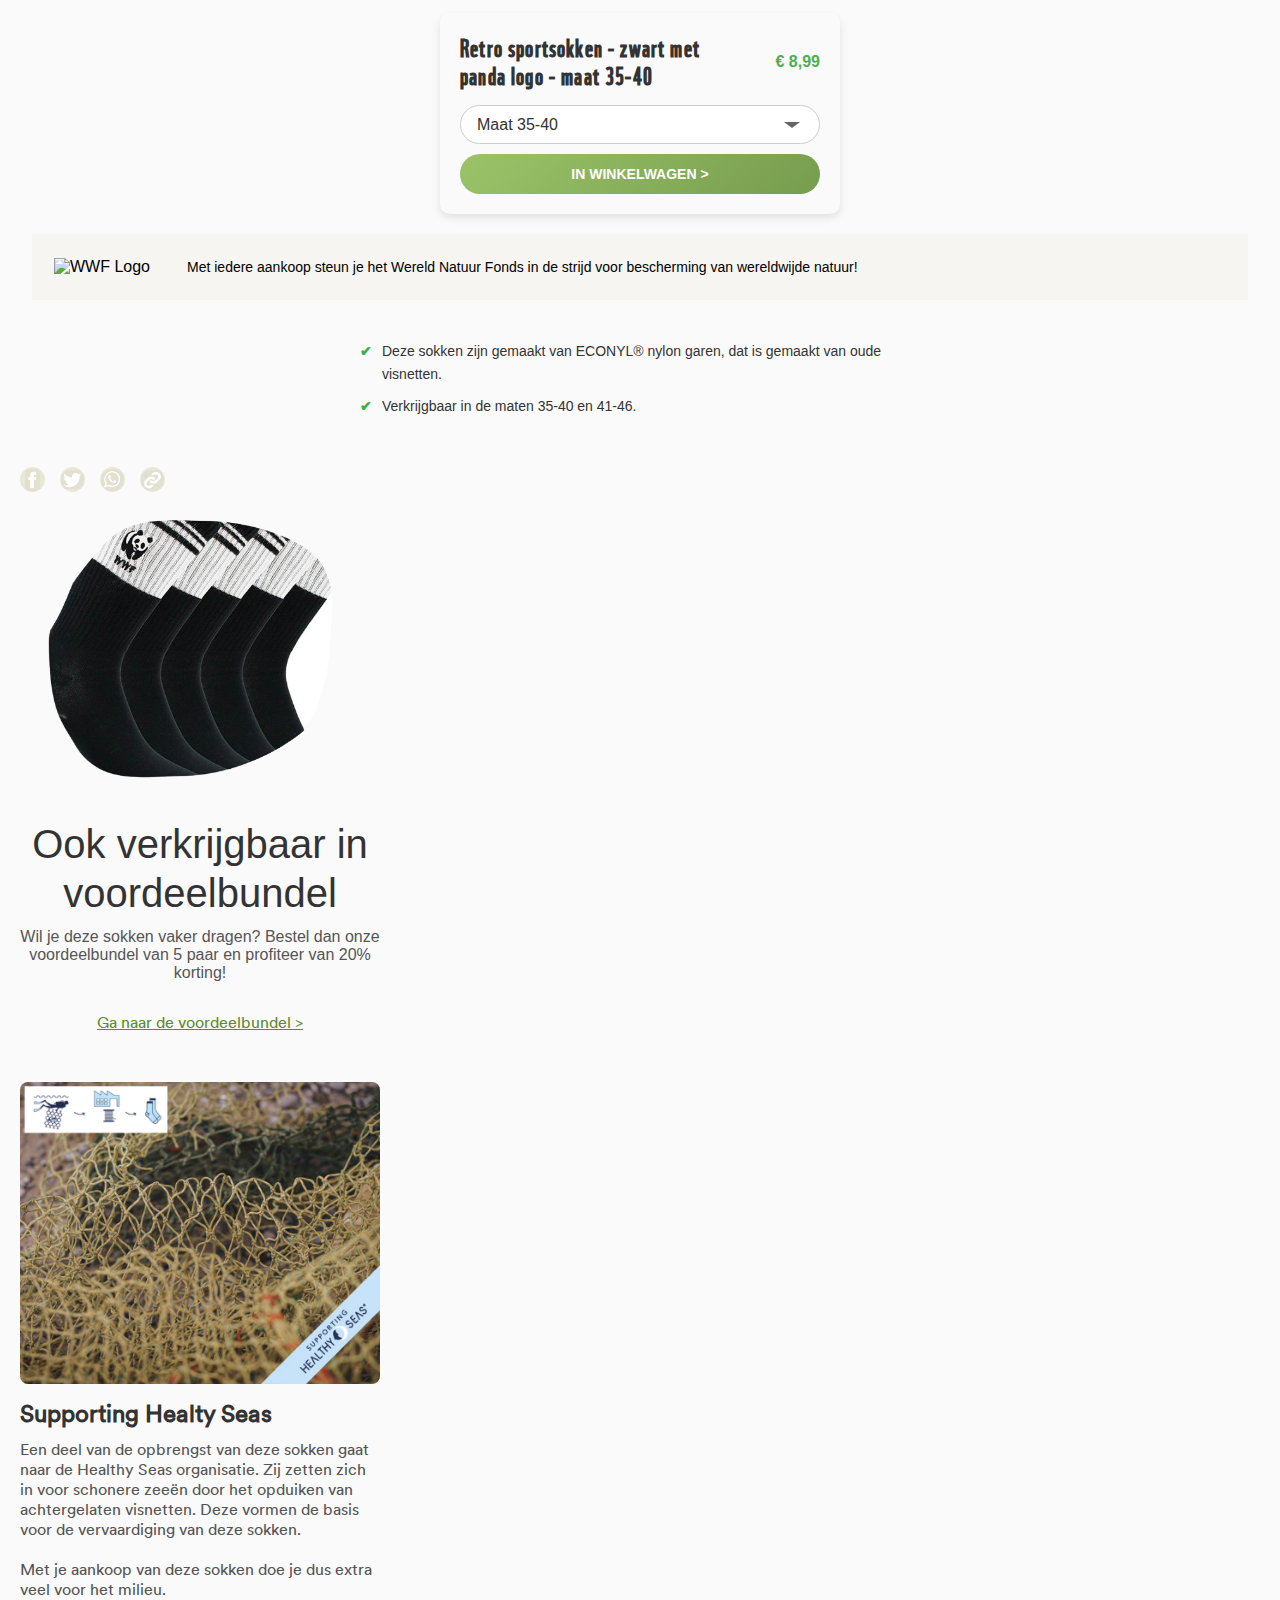
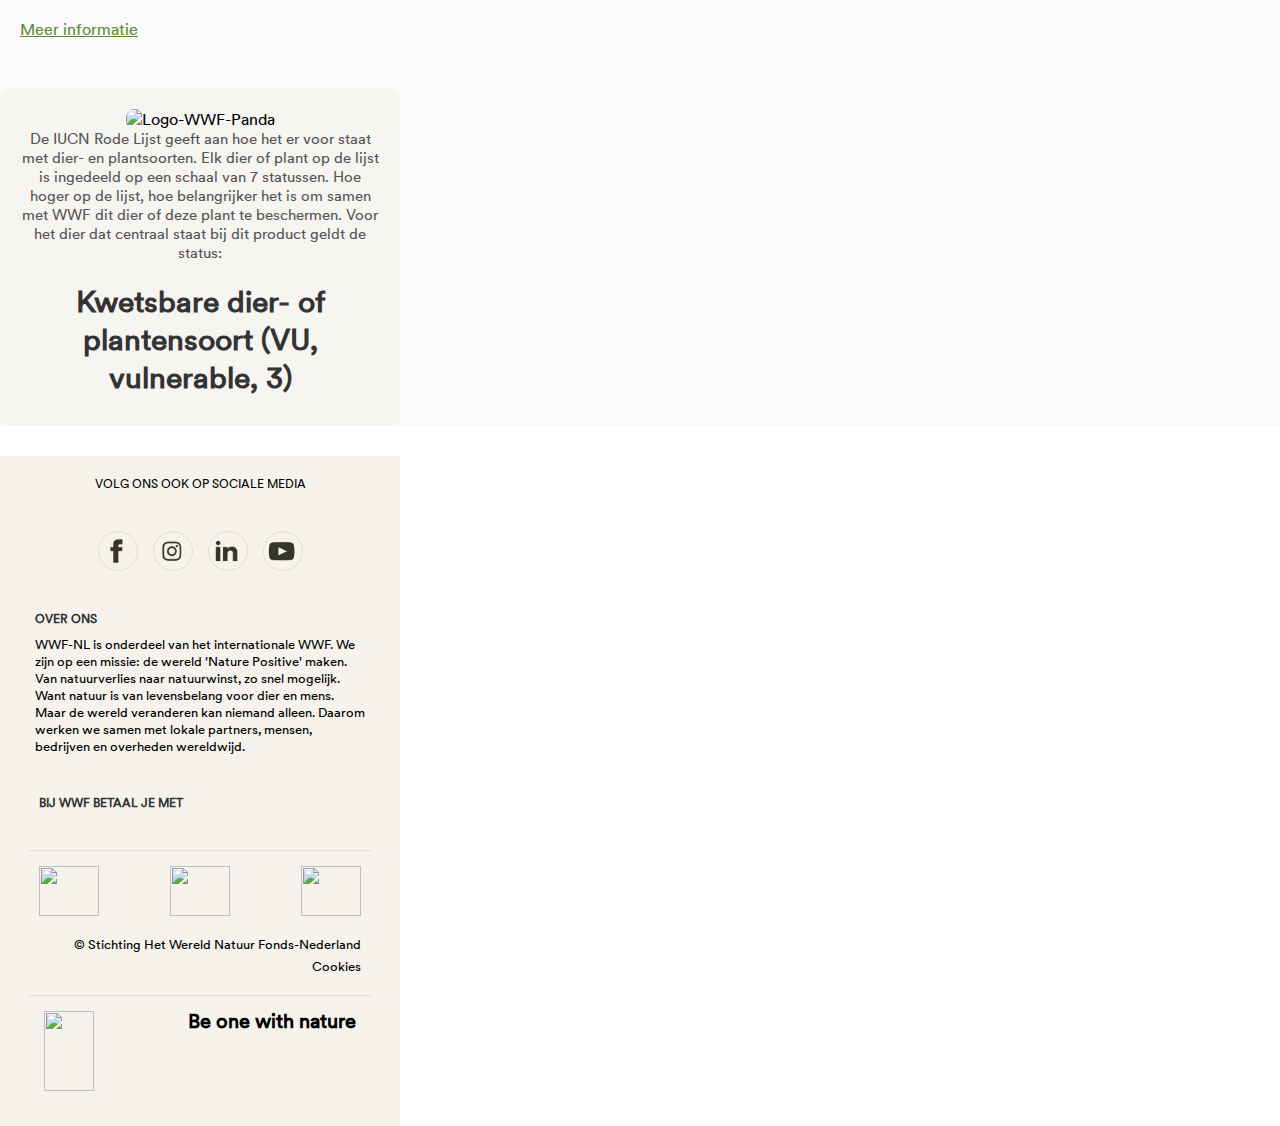
==== commit 71cc3b85: "`hjdfljkgh;kjhgbh;j" ====
--- a/index.html
+++ b/index.html
@@ -1,43 +1,31 @@
 <!DOCTYPE html>
 <html lang="nl">
-	
+
 <head>
-	<meta charset="UTF-8">
-	<meta name="author" content="jouw naam">
-	<meta name="viewport" content="width=device-width, initial-scale=1">
-	
-	<title>WWF</title>
-	<link href="styles/style.css" rel="stylesheet">
-	<script src="scripts/script.js" defer></script>
-	<link rel="icon" type="image/svg+xml" href="images/favicon.svg">
+  <meta charset="UTF-8">
+  <meta name="author" content="jouw naam">
+  <meta name="viewport" content="width=device-width, initial-scale=1">
+
+  <title>WWF</title>
+  <link href="styles/style.css" rel="stylesheet">
+  <script src="scripts/script.js" defer></script>
+  <link rel="icon" type="image/svg+xml" href="images/favicon.svg">
 </head>
 
 <body>
-  <head>
-    <meta charset="UTF-8">
-    <meta name="author" content="jouw naam">
-    <meta name="viewport" content="width=device-width, initial-scale=1">
-    
-    <title>WWF</title>
-    <link href="css/css.css" rel="stylesheet">
-    <script src="java/java.js" defer></script>
-    <link rel="icon" type="image/svg+xml" href="images/favicon.svg">
-  </head>
-  
-  <body>
-      <header>
-        <nav class="navbar">
-          <a href="#" class="nav-branding">
-            <img src="images/logo.svg" alt="WWF logo" class="nav-logo">
-          </a>
-         
-          
+  <header>
+    <nav class="navbar">
+      <a href="#" class="nav-branding">
+        <img src="images/logo.svg" alt="WWF logo" class="nav-logo">
+      </a>
+
+
       <ul class="nav-menu">
         <li class="nav-item">
           <a href="#" class="nav-link">Wat we doen</a>
           <ul>
             <li class="nav-item"><a href="#" class="nav-link" id="back-link">Terug</a></li>
-            <li class="nav-item"><a href="#" class="nav-link"><strong>Wat we doen</strong></a></li>
+            <li class="nav-item"><a href="WatWeDoen.html" class="nav-link"><strong>Wat we doen</strong></a></li>
             <li class="nav-item"><a href="#" class="nav-link">Onze focus</a></li>
             <li class="nav-item"><a href="#" class="nav-link">Waar zijn we actief</a></li>
             <li class="nav-item"><a href="#" class="nav-link">Hoe we werken</a></li>
@@ -47,281 +35,289 @@
         <li class="nav-item"><a href="#" class="nav-link">Kom in actie</a></li>
         <li class="nav-item"><a href="#" class="nav-link">Bedreigde dieren</a></li>
         <li class="nav-item"><a href="#" class="nav-link">Jeugd</a></li>
-        <li class="nav-item"><a href="#" class="nav-link">Webshop</a></li>
+        <li class="nav-item"><a href="index.html" class="nav-link">Webshop</a></li>
         <li class="nav-item"><a href="#" class="nav-link">Vrijwilligers</a></li>
         <li class="nav-item"><a href="#" class="nav-link">Winkelwagen</a></li>
         <li class="nav-item"><a href="#" class="nav-link">Contact</a></li>
         <li class="nav-item"><a href="#" class="nav-link">Over WWF</a></li>
         <li class="nav-item"><a href="#" class="nav-link">Mijn acties</a></li>
       </ul>
-          
-          <div class="hamburger">
-            <p id="div1">Menu</p>
-            <span class="bar" id="div2"></span>
-            <span class="bar" id="div3"></span>
-            <span class="bar" id="div4"></span>
-          </div>
-  
-        </nav>
-      </header>
-
-    <main>
-      <!-- vorige knop -->
-      <a href="#" class="back-button">
-        &lt; Vorige pagina
-      </a>
-    
-      <!-- SLIDESHOW -->
-      <section id="bolletjesAndLinkButtons" class="caroCarrousel" aria-label="Voorbeeld met bolletjes en links/rechts-buttons" tabIndex="-1">
+
+      <div class="hamburger">
+        <p id="div1">Menu</p>
+        <span class="bar" id="div2"></span>
+        <span class="bar" id="div3"></span>
+        <span class="bar" id="div4"></span>
+      </div>
+
+    </nav>
+  </header>
+
+  <main>
+    <!-- vorige knop -->
+    <a href="#" class="back-button">
+      &lt; Vorige pagina
+    </a>
+
+    <!-- SLIDESHOW -->
+    <section id="bolletjesAndLinkButtons1" class="caroCarrousel"
+      aria-label="Voorbeeld met bolletjes en links/rechts-buttons" tabIndex="-1">
+      <ul>
+        <li id="element1"><img src="./images/wwf-retro-sportsok-zwart-01.jpg" alt="Sokken volledig"></li>
+        <li id="element2"><img src="./images/wwf-retro-sportsok-zwart-03.jpg" alt="Sokken verpakking"></li>
+        <li id="element3"><img src="./images/wwf-retro-sportsok-zwart-02.jpg" alt="Sokken zoom-in"></li>
+        <li id="element4"><img src="./images/wwf-sportsokken-zwart-02.png" alt="Sokken buiten"></li>
+      </ul>
+
+      <a href="#" class="previous" aria-label="Naar het element aan de linkerkant" data-direction="previous">←</a>
+      <a href="#" class="next" aria-label="Naar het element aan de rechterkant" data-direction="next">→</a>
+
+
+
+      <nav>
         <ul>
-            <li id="element1"><img src="images/wwf-retro-sportsok-zwart-01.jpg" alt="Sokken volledig" ></li>
-            <li id="element2"><img src="images/wwf-retro-sportsok-zwart-03.jpg" alt="Sokken verpakking" ></li>
-            <li id="element3"><img src="images/wwf-retro-sportsok-zwart-02.jpg" alt="Sokken zoom-in" ></li>
-            <li id="element4"><img src="images/wwf-sportsokken-zwart-02.png" alt="Sokken buiten" ></li>
+          <li><a href="#element1" aria-label="go to element1"></a></li>
+          <li><a href="#element2" aria-label="go to element2"></a></li>
+          <li><a href="#element3" aria-label="go to element3"></a></li>
+          <li><a href="#element4" aria-label="go to element4"></a></li>
         </ul>
-        
-        <a href="previous" aria-label="Naar het element aan de linkerkant">←</a>
-        <a href="next" aria-label="Naar het element aan de rechterkant">→</a>
-        
-        
-        <nav>
-            <ul>
-                <li><a href="#element1" aria-label="go to element1"></a></li>
-                <li><a href="#element2" aria-label="go to element2"></a></li>
-                <li><a href="#element3" aria-label="go to element3"></a></li>
-                <li><a href="#element4" aria-label="go to element4"></a></li>
-            </ul>
-        </nav>
-      </section>
-
-
-      <!-- DROPDOWNS -->
-
-      <div class="dropdown-container" id="knop1">
-        <button class="dropdown-toggle">
-            <span class="dropdown-title">Omschrijving</span>
-            <span class="dropdown-arrow"></span>
-        </button>
-        <div class="dropdown-content" id="content1">
-          <p> Na het succes van de witte sportsokken is deze er nu ook in het zwart. Sportsokken zijn helemaal retro. En met het geborduurde WWF logo er op maak je helemaal een statement!</p>  
-            
-          <p>Bovendien zijn deze sokken deels gemaakt van garen dat is gemaakt van achtergelaten en ronddobberende visnetten. In zee zijn deze netten schadelijk voor het zeeleven. Door middel van een milieu vriendelijk proces worden de visnetten omgezet in een 100% sustainable nylon.</p>
-        </div>
-      </div>
-
-
-      <div class="dropdown-container" id="knop2">
-        <button class="dropdown-toggle">
-            <span class="dropdown-title">Hoe en wat</span>
-            <span class="dropdown-arrow"></span>
-        </button>
-        <div class="dropdown-content" id="content2">
-          <p> Deze heerlijke zachte en comfortabele sokken worden deels gemaakt van achtergelaten en ronddobberende visnetten. In zee zijn deze netten schadelijk voor het zeeleven. 
-            Door middel van een milieu vriendelijk proces (zie afbeelding hieronder) worden de visnetten omgezet in een 100% sustainable nylon.</p>  
-            
-          <p>Deze heerlijke zachte en comfortabele sokken worden deels gemaakt van achtergelaten en ronddobberende visnetten. In zee zijn deze netten schadelijk voor het zeeleven. 
-            Door middel van een milieu vriendelijk proces (zie afbeelding hieronder) worden de visnetten omgezet in een 100% sustainable nylon.</p>
-        
-          <p>Het toplabel aan de sokken is gemaakt van FSC-karton.</p>
-
-          <img src="images/proces-healthy-seas-socks.png" alt="proces-healthy-seas-socks">
-
-        </div>
-      </div>
-
-
-      <div class="dropdown-container" id="knop3">
-        <button class="dropdown-toggle">
-            <span class="dropdown-title">Specificaties</span>
-            <span class="dropdown-arrow"></span>
-        </button>
-        <div class="dropdown-content" id="content3">
-          <p> Na het succes van de witte sportsokken is deze er nu ook in het zwart. Sportsokken zijn helemaal retro. En met het geborduurde WWF logo er op maak je helemaal een statement!
-            Bovendien zijn deze sokken deels gemaakt van garen dat is gemaakt van achtergelaten en ronddobberende visnetten. In zee zijn deze netten schadelijk voor het zeeleven. Door middel van een milieu vriendelijk proces worden de visnetten omgezet in een 100% sustainable nylon.
-            </p>  
-            
-          <p>Bovendien zijn deze sokken deels gemaakt van garen dat is gemaakt van achtergelaten en ronddobberende visnetten. In zee zijn deze netten schadelijk voor het zeeleven. Door middel van een milieu vriendelijk proces worden de visnetten omgezet in een 100% sustainable nylon.</p>
-        </div>
-      </div>
-      
-      
-      <!-- Product info block -->
-      <section class="product-section">
-        <div class="product-header">
-            <h1 class="product-title">
-                Retro sportsokken - zwart met <br> panda logo - maat 35-40
-            </h1>
-            <div class="product-price">€ 8,99</div>
-        </div>
-       
-              <div class="custom-select">
-                  <select>
-                      <option value="Maat 35-40">Maat 35-40</option>
-                      <option value="Maat 41-46">Maat 41-46</option>
-                  </select>
-              </div>
-      
-        <button class="add-to-cart">In winkelwagen ></button>
-      </section>
-    
-    
-      <!-- call to action block -->
-      <section class="call-to-action">
-        <div class="cta-content">
-          <img src="https://www.wwf.nl/Content/dist/img/logo-footer.svg" alt="WWF Logo">
-          <p>Met iedere aankoop steun je het Wereld Natuur Fonds in de strijd voor bescherming van wereldwijde natuur!</p>
-        </div>
-      </section>
-
-
-      <!-- Product info block 2 -->
-      <div class="product-info2">
-        <ul>
-            <li>
-                <span class="checkmark">✔</span>
-                Deze sokken zijn gemaakt van ECONYL® nylon garen, dat is gemaakt van oude visnetten.
-            </li>
-            <li>
-                <span class="checkmark">✔</span>
-                Verkrijgbaar in de maten 35-40 en 41-46.
-            </li>
-        </ul>
-      </div>
-
-
-
-      <!-- deelknoppen -->
-      <div class="social-share">
-        <a href="http://www.facebook.com/sharer.php?u=https://www.wwf.nl/webshop/kleding-accessoires/schoenen-en-sokken/retro-sportsokken-zwart-met-panda-logo-maat-35-40" 
-           target="_blank" 
-           class="icon facebook" 
-           aria-label="Deel op Facebook">
-            <img src="images/facebook-icon.png" alt="Facebook">
-        </a>
-
-        <a href="https://twitter.com/share?url=https://www.wwf.nl/webshop/kleding-accessoires/schoenen-en-sokken/retro-sportsokken-zwart-met-panda-logo-maat-35-40" 
-           target="_blank" 
-           class="icon twitter" 
-           aria-label="Deel op Twitter">
-            <img src="images/twitter-icon.png" alt="Twitter">
-        </a>
-
-        <a href="whatsapp://send?text=TITEL https://www.wwf.nl/webshop/kleding-accessoires/schoenen-en-sokken/retro-sportsokken-zwart-met-panda-logo-maat-35-40" 
-           target="_blank" 
-           class="icon whatsapp" 
-           aria-label="Deel via WhatsApp">
-            <img src="images/whatsapp-icon.png" alt="WhatsApp">
-        </a>
-
-        <button onclick="copyLink()" class="icon link" aria-label="Kopieer link">
-            <img src="images/chain-link.png" alt="Link kopiëren">
-        </button>
-      </div>
-
-      <div id="copy-toast" class="copy-toast">Link gekopieerd naar klembord</div>
-
-
-
-      <!-- voordeel pack container -->
-      <div class="voordeel-container">
-        <img src="images/Aangepaste-vorm-voordeelpak.png" alt="Panda Sportsokken">
-        <h1>Ook verkrijgbaar in voordeelbundel</h1>
-        <p>Wil je deze sokken vaker dragen? Bestel dan onze voordeelbundel van 5 paar en profiteer van 20% korting!</p>
-        <a href="https://www.wwf.nl/webshop/kleding-accessoires/schoenen-en-sokken/retro-sokken-zwart-met-panda-logo-voordeelbundel-5-paar-maat-35-40" target="_blank">Ga naar de voordeelbundel ></a>
-      </div>
-
-      
-
-      <!-- healthy seas -->
-      <div class="HealthySeas">
-        <img src="images/supporting-healthy-seas.png">
-        <h1>Supporting Healty Seas</h1>
-        <p>Een deel van de opbrengst van deze sokken gaat naar de Healthy Seas organisatie. Zij zetten zich in voor schonere zeeën door het opduiken van achtergelaten visnetten. Deze vormen de basis voor de vervaardiging van deze sokken.</p>
-        <p>Met je aankoop van deze sokken doe je dus extra veel voor het milieu.</p>
-        <a href="https://www.healthyseas.org/" target="_blank">Meer informatie</a>
-      </div>
-
-
-
-      <!-- rode lijst -->
-      <div class="RodeLijst">
-        <img src="https://www.wwf.nl/Content/dist/img/logo-footer.svg">
-        <p>De IUCN Rode Lijst geeft aan hoe het er voor staat met dier- en plantsoorten. Elk dier of plant op de lijst is ingedeeld op een schaal van 7 statussen. Hoe hoger op de lijst, hoe belangrijker het is om samen met WWF dit dier of deze plant te beschermen. Voor het dier dat centraal staat bij dit product geldt de status:</p>
-        <h1>Kwetsbare dier- of plantensoort (VU, vulnerable, 3)</h1>
-      </div> 
-    
-
-    </main>
+      </nav>
+    </section>
+
+
+    <!-- DROPDOWNS -->
+
+    <div class="dropdown-container" id="knop1">
+      <button class="dropdown-toggle">
+        <span class="dropdown-title">Omschrijving</span>
+        <span class="dropdown-arrow"></span>
+      </button>
+      <div class="dropdown-content" id="content1">
+        <p> Na het succes van de witte sportsokken is deze er nu ook in het zwart. Sportsokken zijn helemaal retro. En
+          met het geborduurde WWF logo er op maak je helemaal een statement!</p>
+
+        <p>Bovendien zijn deze sokken deels gemaakt van garen dat is gemaakt van achtergelaten en ronddobberende
+          visnetten. In zee zijn deze netten schadelijk voor het zeeleven. Door middel van een milieu vriendelijk proces
+          worden de visnetten omgezet in een 100% sustainable nylon.</p>
+      </div>
+    </div>
+
+
+    <div class="dropdown-container" id="knop2">
+      <button class="dropdown-toggle">
+        <span class="dropdown-title">Hoe en wat</span>
+        <span class="dropdown-arrow"></span>
+      </button>
+      <div class="dropdown-content" id="content2">
+        <p> Deze heerlijke zachte en comfortabele sokken worden deels gemaakt van achtergelaten en ronddobberende
+          visnetten. In zee zijn deze netten schadelijk voor het zeeleven.
+          Door middel van een milieu vriendelijk proces (zie afbeelding hieronder) worden de visnetten omgezet in een
+          100% sustainable nylon.</p>
+
+        <p>Deze heerlijke zachte en comfortabele sokken worden deels gemaakt van achtergelaten en ronddobberende
+          visnetten. In zee zijn deze netten schadelijk voor het zeeleven.
+          Door middel van een milieu vriendelijk proces (zie afbeelding hieronder) worden de visnetten omgezet in een
+          100% sustainable nylon.</p>
+
+        <p>Het toplabel aan de sokken is gemaakt van FSC-karton.</p>
+
+        <img src="images/proces-healthy-seas-socks.png" alt="proces-healthy-seas-socks">
+
+      </div>
+    </div>
+
+
+    <div class="dropdown-container" id="knop3">
+      <button class="dropdown-toggle">
+        <span class="dropdown-title">Specificaties</span>
+        <span class="dropdown-arrow"></span>
+      </button>
+      <div class="dropdown-content" id="content3">
+        <p> Na het succes van de witte sportsokken is deze er nu ook in het zwart. Sportsokken zijn helemaal retro. En
+          met het geborduurde WWF logo er op maak je helemaal een statement!
+          Bovendien zijn deze sokken deels gemaakt van garen dat is gemaakt van achtergelaten en ronddobberende
+          visnetten. In zee zijn deze netten schadelijk voor het zeeleven. Door middel van een milieu vriendelijk proces
+          worden de visnetten omgezet in een 100% sustainable nylon.
+        </p>
+
+        <p>Bovendien zijn deze sokken deels gemaakt van garen dat is gemaakt van achtergelaten en ronddobberende
+          visnetten. In zee zijn deze netten schadelijk voor het zeeleven. Door middel van een milieu vriendelijk proces
+          worden de visnetten omgezet in een 100% sustainable nylon.</p>
+      </div>
+    </div>
+
+
+    <!-- Product info block -->
+    <section class="product-section">
+      <div class="product-header">
+        <h1 class="product-title">
+          Retro sportsokken - zwart met <br> panda logo - maat 35-40
+        </h1>
+        <div class="product-price">€ 8,99</div>
+      </div>
+
+      <div class="custom-select">
+        <select>
+          <option value="Maat 35-40">Maat 35-40</option>
+          <option value="Maat 41-46">Maat 41-46</option>
+        </select>
+      </div>
+
+      <button class="add-to-cart">In winkelwagen ></button>
+    </section>
+
+
+    <!-- call to action block -->
+    <section class="call-to-action">
+      <div class="cta-content">
+        <img src="https://www.wwf.nl/Content/dist/img/logo-footer.svg" alt="WWF Logo">
+        <p>Met iedere aankoop steun je het Wereld Natuur Fonds in de strijd voor bescherming van wereldwijde natuur!</p>
+      </div>
+    </section>
+
+
+    <!-- Product info block 2 -->
+    <div class="product-info2">
+      <ul>
+        <li>
+          <span class="checkmark">✔</span>
+          Deze sokken zijn gemaakt van ECONYL® nylon garen, dat is gemaakt van oude visnetten.
+        </li>
+        <li>
+          <span class="checkmark">✔</span>
+          Verkrijgbaar in de maten 35-40 en 41-46.
+        </li>
+      </ul>
+    </div>
+
+
+
+    <!-- deelknoppen -->
+    <div class="social-share">
+      <a href="http://www.facebook.com/sharer.php?u=https://www.wwf.nl/webshop/kleding-accessoires/schoenen-en-sokken/retro-sportsokken-zwart-met-panda-logo-maat-35-40"
+        target="_blank" class="icon facebook" aria-label="Deel op Facebook">
+        <img src="images/facebook-icon.png" alt="Facebook">
+      </a>
+
+      <a href="https://twitter.com/share?url=https://www.wwf.nl/webshop/kleding-accessoires/schoenen-en-sokken/retro-sportsokken-zwart-met-panda-logo-maat-35-40"
+        target="_blank" class="icon twitter" aria-label="Deel op Twitter">
+        <img src="images/twitter-icon.png" alt="Twitter">
+      </a>
+
+      <a href="https://www.wwf.nl/webshop/kleding-accessoires/schoenen-en-sokken/retro-sportsokken-zwart-met-panda-logo-maat-35-40"
+        target="_blank" class="icon whatsapp" aria-label="Deel via WhatsApp">
+        <img src="images/whatsapp-icon.png" alt="WhatsApp">
+      </a>
+
+      <button onclick="copyLink()" class="icon link" aria-label="Kopieer link">
+        <img src="images/chain-link.png" alt="Link kopiëren">
+      </button>
+    </div>
+
+    <div id="copy-toast" class="copy-toast">Link gekopieerd naar klembord</div>
+
+
+
+    <!-- voordeel pack container -->
+    <div class="voordeel-container">
+      <img src="images/Aangepaste-vorm-voordeelpak.png" alt="Panda Sportsokken">
+      <h1>Ook verkrijgbaar in voordeelbundel</h1>
+      <p>Wil je deze sokken vaker dragen? Bestel dan onze voordeelbundel van 5 paar en profiteer van 20% korting!</p>
+      <a href="https://www.wwf.nl/webshop/kleding-accessoires/schoenen-en-sokken/retro-sokken-zwart-met-panda-logo-voordeelbundel-5-paar-maat-35-40"
+        target="_blank">Ga naar de voordeelbundel ></a>
+    </div>
+
+
+
+    <!-- healthy seas -->
+    <div class="HealthySeas">
+      <img src="images/supporting-healthy-seas.png" alt="trash-from-ocean-into-product">
+      <h1>Supporting Healty Seas</h1>
+      <p>Een deel van de opbrengst van deze sokken gaat naar de Healthy Seas organisatie. Zij zetten zich in voor
+        schonere zeeën door het opduiken van achtergelaten visnetten. Deze vormen de basis voor de vervaardiging van
+        deze sokken.</p>
+      <p>Met je aankoop van deze sokken doe je dus extra veel voor het milieu.</p>
+      <a href="https://www.healthyseas.org/" target="_blank">Meer informatie</a>
+    </div>
+
+
+
+    <!-- rode lijst -->
+    <div class="RodeLijst">
+      <img src="https://www.wwf.nl/Content/dist/img/logo-footer.svg" alt="Logo-WWF-Panda">
+      <p>De IUCN Rode Lijst geeft aan hoe het er voor staat met dier- en plantsoorten. Elk dier of plant op de lijst is
+        ingedeeld op een schaal van 7 statussen. Hoe hoger op de lijst, hoe belangrijker het is om samen met WWF dit
+        dier of deze plant te beschermen. Voor het dier dat centraal staat bij dit product geldt de status:</p>
+      <h1>Kwetsbare dier- of plantensoort (VU, vulnerable, 3)</h1>
+    </div>
+
+
+  </main>
 
 </body>
 
 
 <footer>
   <section>
-     <p>VOLG ONS OOK OP SOCIALE MEDIA</p>
-      <!-- deelknoppen -->
-     <div class="social-footer">
-           <a href="http://www.facebook.com/sharer.php?u=https://www.wwf.nl/webshop/kleding-       accessoires/schoenen-en-sokken/retro-sportsokken-zwart-met-panda-logo-maat-35-40" 
-              target="_blank" 
-              class="icon facebook" 
-              aria-label="Deel op Facebook">
-              <img src="images/facebook-icon2.png" alt="Facebook">
-           </a>
- 
-           <a href="https://www.instagram.com/wereldnatuurfonds" 
-              target="_blank" 
-              class="icon instagram" 
-              aria-label="Deel op Twitter">
-              <img src="images/insta-icon.png" alt="Instagram">
-           </a>
- 
-           <a href="http://www.linkedin.com/company/2324848" 
-              target="_blank" 
-              class="icon linkedin" 
-              aria-label="Deel via WhatsApp">
-              <img src="images/linkedin-icon.png" alt="Linkedin">
-             </a>
- 
-             <a href="http://www.youtube.com/user/WWFNetherlands" 
-                target="_blank" 
-                class="icon YouTube" 
-                aria-label="Deel via WhatsApp">
-                 <img src="images/youTube-icon.png" alt="YouTube">
-             </a>
-       </div>
-    
-     <section class="over-ons-footer">
-       <h1>OVER ONS</h1>
-       <p>WWF-NL is onderdeel van het internationale WWF. We zijn op een missie: de          wereld 'Nature Positive' maken. Van natuurverlies naar natuurwinst, zo snel          mogelijk. Want natuur is van levensbelang voor dier en mens. Maar de wereld          veranderen kan niemand alleen. Daarom werken we samen met lokale partners,          mensen, bedrijven en overheden wereldwijd.</p>
-     </section>
-    
+    <p>VOLG ONS OOK OP SOCIALE MEDIA</p>
+    <!-- deelknoppen -->
+    <div class="social-footer">
+      <a href="http://www.facebook.com/sharer.php?u=https://www.wwf.nl/webshop/kleding-accessoires/schoenen-en-sokken/retro-sportsokken-zwart-met-panda-logo-maat-35-40"
+        target="_blank" class="icon facebook" aria-label="Deel op Facebook">
+        <img src="images/facebook-icon2.png" alt="Facebook">
+      </a>
+
+      <a href="https://www.instagram.com/wereldnatuurfonds" target="_blank" class="icon instagram"
+        aria-label="Deel op Twitter">
+        <img src="images/insta-icon.png" alt="Instagram">
+      </a>
+
+      <a href="http://www.linkedin.com/company/2324848" target="_blank" class="icon linkedin"
+        aria-label="Deel via WhatsApp">
+        <img src="images/linkedin-icon.png" alt="Linkedin">
+      </a>
+
+      <a href="http://www.youtube.com/user/WWFNetherlands" target="_blank" class="icon YouTube"
+        aria-label="Deel via WhatsApp">
+        <img src="images/youTube-icon.png" alt="YouTube">
+      </a>
+    </div>
+
+    <section class="over-ons-footer">
+      <h1>OVER ONS</h1>
+      <p>WWF-NL is onderdeel van het internationale WWF. We zijn op een missie: de wereld 'Nature Positive' maken. Van
+        natuurverlies naar natuurwinst, zo snel mogelijk. Want natuur is van levensbelang voor dier en mens. Maar de
+        wereld veranderen kan niemand alleen. Daarom werken we samen met lokale partners, mensen, bedrijven en overheden
+        wereldwijd.</p>
+    </section>
+
     <section class="betalen">
-       <h1>BIJ WWF BETAAL JE MET</h1>
+      <h1>BIJ WWF BETAAL JE MET</h1>
 
       <img src="https://www.wwf.nl/Content/dist/img/logos/ideal.svg" alt="">
       <img src="https://www.wwf.nl/Content/dist/img/logos/sepa.png" alt="">
-     </section>
+    </section>
   </section>
-   
+
   <section class="sponsoren">
     <div class="sponsoren-images">
       <img src="https://www.wwf.nl/globalassets/afbeeldingen/logos-en-iconen/partners-footer/npl_logo_2022.png" alt="">
       <img src="https://www.wwf.nl/globalassets/afbeeldingen/logos-en-iconen/partners-footer/wwf-logo-anbi.png" alt="">
-      <img src="https://www.wwf.nl/globalassets/afbeeldingen/logos-en-iconen/partners-footer/logo_erkend_goed_doel_rgb.png" alt="">
+      <img
+        src="https://www.wwf.nl/globalassets/afbeeldingen/logos-en-iconen/partners-footer/logo_erkend_goed_doel_rgb.png"
+        alt="">
     </div>
     <p>© Stichting Het Wereld Natuur Fonds-Nederland</p>
     <a href="#">Cookies</a>
   </section>
-  
-   
-   
-   
-    <section class="footerLogo">
-      <img src="https://www.wwf.nl/Content/dist/img/logo-footer.svg" alt="">
-      <h1>Be one with nature</h1>
-    </section>
-   
+
+
+
+
+  <section class="footerLogo">
+    <img src="https://www.wwf.nl/Content/dist/img/logo-footer.svg" alt="">
+    <h1>Be one with nature</h1>
   </section>
- </footer>
- 
+</footer>
+
 </html>--- a/styles/style.css
+++ b/styles/style.css
@@ -1,8 +1,10 @@
 /**************/
 /* CSS REMEDY */
 /**************/
-*, *::after, *::before {
-  box-sizing:border-box;  
+*,
+*::after,
+*::before {
+  box-sizing: border-box;
 }
 
 
@@ -14,9 +16,9 @@
 /* CUSTOM PROPERTIES */
 /*********************/
 :root {
-    /* startje */
-    --color-text:#111;
-    --color-background:#eee;
+  /* startje */
+  --color-text: #111;
+  --color-background: #eee;
 }
 
 
@@ -37,9 +39,9 @@
 
 
 * {
-padding: 0;
-margin: 0;
-box-sizing: border-box;
+  padding: 0;
+  margin: 0;
+  box-sizing: border-box;
 }
 
 @font-face {
@@ -79,21 +81,21 @@
 
 
 header {
-background-color: rgb(255, 255, 255);
-box-shadow: #8f8b8b;
+  background-color: rgba(255, 255, 255, 0);
+  box-shadow: #8f8b8b;
 }
 
 main {
-background-color: #FAFAFA;
+  background-color: #FAFAFA;
 }
 
 li {
-list-style: none;
+  list-style: none;
 }
 
 a {
-color: rgb(0, 0, 0);
-text-decoration: none;
+  color: rgb(0, 0, 0);
+  text-decoration: none;
 }
 
 body {
@@ -111,49 +113,60 @@
   justify-content: space-between;
   align-items: center;
   padding: 0 24px;
-  
-  }
-  
-  .navbar p {
+
+}
+
+.navbar p {
   color: rgb(0, 0, 0);
-  }
-  
-  .nav-menu {
+}
+
+.nav-menu {
   display: flex;
   /*justify-content: space-between;*/
   align-items: left;
   padding-left: 20px;
   gap: 60px;
   z-index: 100;
-  }
-  
-  .nav-branding {
+}
+
+.nav-branding {
   font-size: 2rem;
-  }
-  
-  .nav-link {
+}
+
+.nav-link {
   transition: 0.7s ease;
-  }
-  
-  .nav-link:hover {
+}
+
+.nav-link:hover {
   color: dodgerblue;
-  }
-  
-  .hamburger {
+}
+
+.hamburger {
   display: grid;
   grid-template-columns: repeat(2, 1fr);
   grid-template-rows: repeat(3, 0.5em);
   grid-column-gap: 0px;
   grid-row-gap: 0px;
   cursor: pointer;
-  }
-  
-  #div1 { grid-area: 2 / 1 / 3 / 2; }
-  #div2 { grid-area: 1 / 2 / 2 / 3; }
-  #div3 { grid-area: 2 / 2 / 3 / 3; }
-  #div4 { grid-area: 3 / 2 / 4 / 3; }
-  
-  .bar {
+}
+
+#div1 {
+  grid-area: 2 / 1 / 3 / 2;
+}
+
+#div2 {
+  grid-area: 1 / 2 / 2 / 3;
+}
+
+#div3 {
+  grid-area: 2 / 2 / 3 / 3;
+}
+
+#div4 {
+  grid-area: 3 / 2 / 4 / 3;
+}
+
+.bar {
   display: block;
   width: 25px;
   height: 3px;
@@ -161,96 +174,104 @@
   -webkit-transition: all 0.3s ease-in-out;
   transition: all 0.3s ease-in-out;
   background-color: rgb(0, 0, 0);
+}
+
+.nav-branding {
+  margin: 0;
+  padding: 0;
+}
+
+.nav-logo {
+  max-height: 95px;
+  width: auto;
+  display: block;
+}
+
+.navbar {
+  padding: 0;
+}
+
+
+@media (max-width: 768px) {
+
+  /* Hamburger effect */
+  .hamburger.active .bar:nth-child(3) {
+    opacity: 0;
   }
-  
-  .nav-branding {
-  margin: 0; 
-  padding: 0; 
+
+  .hamburger.active .bar:nth-child(2) {
+    transform: translate(0, 8px) rotate(45deg);
   }
-  
-  .nav-logo {
-  max-height: 95px; 
-  width: auto; 
-  display: block; 
+
+  .hamburger.active .bar:nth-child(4) {
+    transform: translate(0, -8px) rotate(-45deg);
   }
-  
-  .navbar {
-  padding: 0; 
+
+  /* Het hoofdmenu dat van links schuift */
+  .nav-menu {
+    position: absolute;
+    left: -100%;
+    /* Begin van de pagina */
+    top: 90px;
+    gap: 0;
+    flex-direction: column;
+    background-color: rgb(255, 255, 255);
+    width: 100%;
+    height: 100%;
+    /* Zorgt ervoor dat het menu de volledige hoogte van de pagina bedekt */
+    text-align: left;
+    transition: 0.3s;
   }
-  
-  
-  @media (max-width: 768px) {
-    /* Hamburger effect */
-    .hamburger.active .bar:nth-child(3) {
-      opacity: 0;
-    }
-  
-    .hamburger.active .bar:nth-child(2) {
-      transform: translate(0, 8px) rotate(45deg);
-    }
-  
-    .hamburger.active .bar:nth-child(4) {
-      transform: translate(0, -8px) rotate(-45deg);
-    }
-  
-    /* Het hoofdmenu dat van links schuift */
-    .nav-menu {
-      position: absolute;
-      left: -100%; /* Begin van de pagina */
-      top: 90px;
-      gap: 0;
-      flex-direction: column;
-      background-color: rgb(255, 255, 255);
-      width: 100%;
-      height: 100%; /* Zorgt ervoor dat het menu de volledige hoogte van de pagina bedekt */
-      text-align: left;
-      transition: 0.3s;
-    }
-  
-    /* Actief menu van links schuiven */
-    .nav-menu.active {
-      left: 0; /* Het schuift in de pagina */
-    }
-  
+
+  /* Actief menu van links schuiven */
+  .nav-menu.active {
+    left: 0;
+    /* Het schuift in de pagina */
+  }
+
   /* Tweede menu, dat van rechts schuift */
   .nav-item:nth-of-type(1) ul {
     position: absolute;
-    right: -100%; /* Begin buiten het scherm aan de rechterkant */
+    right: -100%;
+    /* Begin buiten het scherm aan de rechterkant */
     top: 0px;
     gap: 0;
     flex-direction: column;
     background-color: rgb(255, 255, 255);
     width: 100%;
-    height: 100%; /* Zorgt ervoor dat het menu de volledige hoogte van de pagina bedekt */
+    height: 100%;
+    /* Zorgt ervoor dat het menu de volledige hoogte van de pagina bedekt */
     text-align: left;
     padding-left: 20px;
-    transition: 0.3s ease-in-out; /* Zorg ervoor dat de overgang soepel is */
+    transition: 0.3s ease-in-out;
+    /* Zorg ervoor dat de overgang soepel is */
   }
-  
+
   /* Het tweede menu schuift van rechts naar binnen */
   .nav-item:nth-of-type(1) ul.active {
-    right: 0; /* Het schuift van rechts naar binnen */
+    right: 0;
+    /* Het schuift van rechts naar binnen */
   }
-  
-  
-    .nav-item {
-      padding: 16px 0;
-    }
-    }
-    
-  
-  .nav-item:nth-of-type(1) ul {
-    position: absolute;
-    left: -100%;
+
+
+  .nav-item {
+    padding: 16px 0;
   }
-  
-  .nav-item:nth-of-type(1) ul.active {
-    left: 0;
-  }
-  
-  .nav-menu.active {
-    left: 0;
-  }
+}
+
+
+.nav-item:nth-of-type(1) ul {
+  position: absolute;
+  left: -100%;
+}
+
+.nav-item:nth-of-type(1) ul.active {
+  left: 0;
+}
+
+.nav-menu.active {
+  left: 0;
+}
 
 
 
@@ -265,9 +286,12 @@
   display: inline-flex;
   align-items: center;
   text-decoration: none;
-  color: #333; /* Donkergrijze tekstkleur */
-  font-size: 16px; /* Grootte van de tekst */
-  font-weight: 500; /* Vetgedrukte tekst */
+  color: #333;
+  /* Donkergrijze tekstkleur */
+  font-size: 16px;
+  /* Grootte van de tekst */
+  font-weight: 500;
+  /* Vetgedrukte tekst */
   padding: 10px 15px;
 }
 
@@ -277,68 +301,77 @@
 .caroCarrousel {
   /* basis waarden die door de hele carrousel gebruikt worden */
   /* kun je zelf aanpassen */
-  --caroCarrouselMainColor:#333;
-  --caroCarrouselAccentColor:#1b75b3;
-  --caroCarrouselShadeColor:#ddd9;
+  --caroCarrouselMainColor: #333;
+  --caroCarrouselAccentColor: #1b75b3;
+  --caroCarrouselShadeColor: #ddd9;
 
   position: relative;
-  overflow: hidden; /* om de linkbuttons te verbergen */
-  outline:none;
-
-
-
-  max-width: 98%; /* Beperkt de breedte tot 80% van de pagina */
-  margin: 15px auto; /* Voegt ruimte toe rondom en centreert de slideshow */  
-  margin-bottom: 10px;  
-  border: 2px; 
-  padding: 10px; /* Optioneel: binnenruimte */
-  
+  overflow: hidden;
+  /* om de linkbuttons te verbergen */
+  outline: none;
+
+
+
+  max-width: 98%;
+  /* Beperkt de breedte tot 80% van de pagina */
+  margin: 15px auto;
+  /* Voegt ruimte toe rondom en centreert de slideshow */
+  margin-bottom: 10px;
+  border: 2px;
+  padding: 10px;
+  /* Optioneel: binnenruimte */
+
 }
 
 /* dark mode */
 @media (prefers-color-scheme: dark) {
   .caroCarrousel {
-    --caroCarrouselMainColor:#ccc;
-    --caroCarrouselShadeColor:#4449;
+    --caroCarrouselMainColor: #ccc;
+    --caroCarrouselShadeColor: #4449;
   }
 }
 
 
 /************************************/
 /* de carrousel elementen container */
-.caroCarrousel > ul {
-  margin: 0; padding: 0;
+.caroCarrousel>ul {
+  margin: 0;
+  padding: 0;
   list-style: none;
   display: flex;
-  
+
   /* handmatig scrollen is mogelijk */
   overflow: hidden;
-  
+
   /* snappen als er gescrolled wordt - andere helft bij li */
   scroll-snap-type: inline mandatory;
-  
+
   /* smooth scrollen */
   scroll-behavior: smooth;
-  
+
   /* scrollbar zoveel mogelijk verbergen */
-  -webkit-overflow-scrolling: touch; /* voor iOS*/
-  -ms-overflow-style: none; /* voor IE */
-  scrollbar-width: none; /* voor firefox */
-}
-
-.caroCarrousel > ul::-webkit-scrollbar {
+  -webkit-overflow-scrolling: touch;
+  /* voor iOS*/
+  -ms-overflow-style: none;
+  /* voor IE */
+  scrollbar-width: none;
+  /* voor firefox */
+}
+
+.caroCarrousel>ul::-webkit-scrollbar {
   /* scrollbar zoveel mogelijk verbergen */
-  display: none; /* voor chrome, safari en edge*/
+  display: none;
+  /* voor chrome, safari en edge*/
 }
 
 
 /**************************/
 /* de carrousel elementen */
-.caroCarrousel > ul li {
+.caroCarrousel>ul li {
   flex-basis: 100%;
   flex-shrink: 0;
   /* snappen als er gescrolled wordt - andere helft bij ul */
-  scroll-snap-align:center;
+  scroll-snap-align: center;
 }
 
 
@@ -346,7 +379,7 @@
 /* de carrousel elementen content */
 
 /* de stijlen voor jouw content hier */
-.caroCarrousel > ul li > img {
+.caroCarrousel>ul li>img {
   display: block;
   width: 100%;
 }
@@ -358,40 +391,53 @@
 
 .caroCarrousel nav ul {
   left: 50%;
-  bottom: -2px; /* Zet de bolletjes iets lager, zodat ze niet uit de container vallen */
+  bottom: -2px;
+  /* Zet de bolletjes iets lager, zodat ze niet uit de container vallen */
   margin: 0;
   padding: 10px;
   list-style: none;
   display: flex;
   justify-content: center;
   gap: 0.5em;
-  z-index: 10; /* Zorg ervoor dat de bolletjes boven de carrousel liggen */
-}
-
-.caroCarrousel > nav li {
-  flex-basis: 0.7em; /* nog kleinere bolletjes */
+  z-index: 10;
+  /* Zorg ervoor dat de bolletjes boven de carrousel liggen */
+}
+
+.caroCarrousel>nav li {
+  flex-basis: 0.7em;
+  /* nog kleinere bolletjes */
   aspect-ratio: 1/1;
 }
 
-.caroCarrousel > nav a {
+.caroCarrousel>nav a {
   display: block;
-  width: 0.7em; /* maak de bolletjes kleiner */
-  height: 0.7em; /* maak de bolletjes kleiner */
+  width: 0.7em;
+  /* maak de bolletjes kleiner */
+  height: 0.7em;
+  /* maak de bolletjes kleiner */
   text-decoration: none;
-  color: #fff; /* kleur van de bolletjes */
-  background-color: #c1c1c1; /* kleur van de bolletjes */
-  border-radius: 50%; /* maakt de bolletjes rond */
+  color: #fff;
+  /* kleur van de bolletjes */
+  background-color: #c1c1c1;
+  /* kleur van de bolletjes */
+  border-radius: 50%;
+  /* maakt de bolletjes rond */
   outline: none;
-  transition: background-color 0.3s, transform 0.3s; /* overgang voor hover en active state */
-}
-.caroCarrousel > nav a:hover,
-.caroCarrousel > nav a:focus {
-  background-color: #368714; /* accentkleur bij hover */
-  transform: scale(1.2); /* vergroting bij hover */
-}
-
-.caroCarrousel > nav a.current {
-  background-color: #368714; /* de kleur van het actieve bolletje */
+  transition: background-color 0.3s, transform 0.3s;
+  /* overgang voor hover en active state */
+}
+
+.caroCarrousel>nav a:hover,
+.caroCarrousel>nav a:focus {
+  background-color: #368714;
+  /* accentkleur bij hover */
+  transform: scale(1.2);
+  /* vergroting bij hover */
+}
+
+.caroCarrousel>nav a.current {
+  background-color: #368714;
+  /* de kleur van het actieve bolletje */
 }
 
 
@@ -399,38 +445,42 @@
 /****************************/
 /* PREV EN NEXT LINKBUTTONS */
 /****************************/
-.caroCarrousel > a {
-position: absolute;
-width: 2.8em;
-height: 2.8em; 
-top: 50%;
-transform: translateY(-50%);
-color: #097430;
-background-color: #ffffff;
-outline: none;
-box-shadow: 0 2px 4px 0 rgba(0, 0, 0, 0.13);
-display: grid;
-place-items: center;
-border-radius: 50%; /* Maakt het een cirkel */
-transition: background-color 0.3s;
-}
-
-.caroCarrousel > a[href="previous"] {
-left: 1em; /* Zorgt ervoor dat de linkerpijl aan de linkerzijde blijft */
-}
-
-.caroCarrousel > a[href="next"] {
-right: 1em; /* Zorgt ervoor dat de rechterpijl aan de rechterzijde blijft */
-}
-
-.caroCarrousel:hover > a[href="previous"],
-.caroCarrousel:focus-within > a[href="previous"] {
-left: 0.5em; /* Schuift naar binnen als de carrousel wordt gehighlighted */
-}
-
-.caroCarrousel:hover > a[href="next"],
-.caroCarrousel:focus-within > a[href="next"] {
-right: 0.5em; /* Schuift naar binnen als de carrousel wordt gehighlighted */
+.caroCarrousel>a {
+  position: absolute;
+  width: 2.8em;
+  height: 2.8em;
+  top: 50%;
+  transform: translateY(-50%);
+  color: #097430;
+  background-color: #ffffff;
+  outline: none;
+  box-shadow: 0 2px 4px 0 rgba(0, 0, 0, 0.13);
+  display: grid;
+  place-items: center;
+  border-radius: 50%;
+  /* Maakt het een cirkel */
+  transition: background-color 0.3s;
+}
+
+.caroCarrousel>a.previous {
+  left: 1em;
+}
+
+.caroCarrousel>a.next {
+  right: 1em;
+}
+
+
+.caroCarrousel:hover>a.previous,
+.caroCarrousel:focus-within>a.previous {
+  left: 0.5em;
+  /* Schuift naar binnen als de carrousel wordt gehighlighted */
+}
+
+.caroCarrousel:hover>a.next,
+.caroCarrousel:focus-within>a.next {
+  right: 0.5em;
+  /* Schuift naar binnen als de carrousel wordt gehighlighted */
 }
 
 
@@ -440,58 +490,58 @@
 /* Dropdowns */
 
 .dropdown-container {
-border-bottom: 1px solid #ddd;
-width: 98%;
-margin: 0 auto;
-overflow: hidden;
-padding-right: 7.5px;
+  border-bottom: 1px solid #ddd;
+  width: 98%;
+  margin: 0 auto;
+  overflow: hidden;
+  padding-right: 7.5px;
   padding-left: 7.5px;
 }
 
 .dropdown-toggle {
-display: flex;
-justify-content: space-between;
-align-items: center;
-width: 100%;
-padding: 15px;
-padding-left: 0px;
-background: none;
-border: none;
-outline: none;
-cursor: pointer;
-font-size: 16px;
-color: #333;
+  display: flex;
+  justify-content: space-between;
+  align-items: center;
+  width: 100%;
+  padding: 15px;
+  padding-left: 0px;
+  background: none;
+  border: none;
+  outline: none;
+  cursor: pointer;
+  font-size: 16px;
+  color: #333;
 }
 
 .dropdown-arrow {
-width: 12px;
-height: 12px;
-border: solid #333;
-border-width: 0 2px 2px 0;
-transform: rotate(45deg);
-transition: transform 0.3s ease;
+  width: 12px;
+  height: 12px;
+  border: solid #333;
+  border-width: 0 2px 2px 0;
+  transform: rotate(45deg);
+  transition: transform 0.3s ease;
 }
 
 .dropdown-toggle.active .dropdown-arrow {
-transform: rotate(-135deg);
+  transform: rotate(-135deg);
 }
 
 .dropdown-content {
-display: none;
-font-size: 14px;
-font-family: 'Rubic', sans-serif;
-line-height: 21px;
-color: #555;
-border-top: 1px solid #ddd;
+  display: none;
+  font-size: 14px;
+  font-family: 'Rubic', sans-serif;
+  line-height: 21px;
+  color: #555;
+  border-top: 1px solid #ddd;
 }
 
 .dropdown-content img {
-width: 100%; 
-height: auto; 
-object-fit: contain; 
-max-width: 100%; 
-display: block; 
-margin-top: 15px; 
+  width: 100%;
+  height: auto;
+  object-fit: contain;
+  max-width: 100%;
+  display: block;
+  margin-top: 15px;
 }
 
 .dropdown-content p {
@@ -505,7 +555,7 @@
 
 
 .dropdown-content.show {
-display: block;
+  display: block;
 }
 
 
@@ -520,22 +570,25 @@
 /**********************/
 /* Algemene styling voor de sectie */
 .product-section {
-background-color: #FAFAFA;
-border-radius: 10px;
-padding: 20px;
-max-width: 400px; /* Beperkt de breedte */
-margin: 20px auto;
-font-family: Arial, sans-serif;
-box-shadow: 0 4px 8px rgba(0, 0, 0, 0.1); /* Subtiele schaduw */
-text-align: center;
+  background-color: #FAFAFA;
+  border-radius: 10px;
+  padding: 20px;
+  max-width: 400px;
+  /* Beperkt de breedte */
+  margin: 20px auto;
+  font-family: Arial, sans-serif;
+  box-shadow: 0 4px 8px rgba(0, 0, 0, 0.1);
+  /* Subtiele schaduw */
+  text-align: center;
 }
 
 /* Product header - flexbox voor uitlijning */
 .product-header {
-display: flex;
-justify-content: space-between;
-align-items: center; /* Zorgt ervoor dat de bovenkant van h1 en prijs op dezelfde hoogte zitten */
-margin-bottom: 15px;
+  display: flex;
+  justify-content: space-between;
+  align-items: center;
+  /* Zorgt ervoor dat de bovenkant van h1 en prijs op dezelfde hoogte zitten */
+  margin-bottom: 15px;
 }
 
 
@@ -545,84 +598,102 @@
   letter-spacing: 1.17px;
   color: #333;
   margin-bottom: 0;
-  text-align: left; /* Uitlijning aan de linkerzijde */
-  line-height: 1.2; /* Zorgt ervoor dat de tekst mooi uitgelijnd is */
+  text-align: left;
+  /* Uitlijning aan de linkerzijde */
+  line-height: 1.2;
+  /* Zorgt ervoor dat de tekst mooi uitgelijnd is */
 }
 
 
 /* Zorg ervoor dat de prijs rechts wordt uitgelijnd */
 .product-price {
-font-size: 16px;
-font-family: 'Rubic', sans-serif;
-color: #4caf50; /* Groen voor de prijs */
-font-weight: 700;
-margin: 0;
-text-align: right; /* Uitlijning aan de rechterzijde */
-line-height: 1.2; /* Zorgt ervoor dat de prijs goed uitgelijnd is met de titel */
+  font-size: 16px;
+  font-family: 'Rubic', sans-serif;
+  color: #4caf50;
+  /* Groen voor de prijs */
+  font-weight: 700;
+  margin: 0;
+  text-align: right;
+  /* Uitlijning aan de rechterzijde */
+  line-height: 1.2;
+  /* Zorgt ervoor dat de prijs goed uitgelijnd is met de titel */
 }
 
 /* Verwijder de puntmarker van de li */
 li[aria-label="dropdown"] {
-list-style-type: none; /* Verwijdert de puntmarker */
-padding: 0;
+  list-style-type: none;
+  /* Verwijdert de puntmarker */
+  padding: 0;
 }
 
 /* Dropdown styling */
 .custom-select {
-position: relative;
-width: 100%;
-margin: 10px 0;
+  position: relative;
+  width: 100%;
+  margin: 10px 0;
 }
 
 .custom-select select {
-appearance: none;
--moz-appearance: none;
--webkit-appearance: none;
-width: 100%;
-padding: 10px 16px;
-border: 1px solid #ccc; /* Dunne grijze rand */
-border-radius: 50px; /* Ronde uiteinden */
-background-color: #fff; /* Witte achtergrond */
-font-size: 16px;
-color: #333; /* Tekstkleur */
-cursor: pointer;
-outline: none;
-transition: border-color 0.3s ease, box-shadow 0.3s ease; /* Soepel overgangseffect */
+  appearance: none;
+  -moz-appearance: none;
+  -webkit-appearance: none;
+  width: 100%;
+  padding: 10px 16px;
+  border: 1px solid #ccc;
+  /* Dunne grijze rand */
+  border-radius: 50px;
+  /* Ronde uiteinden */
+  background-color: #fff;
+  /* Witte achtergrond */
+  font-size: 16px;
+  color: #333;
+  /* Tekstkleur */
+  cursor: pointer;
+  outline: none;
+  transition: border-color 0.3s ease, box-shadow 0.3s ease;
+  /* Soepel overgangseffect */
 }
 
 .custom-select::after {
-content: '';
-position: absolute;
-right: 20px;
-top: 50%;
-transform: translateY(-50%);
-width: 0;
-height: 0;
-border-left: 8px solid transparent; /* Pijl links */
-border-right: 8px solid transparent; /* Pijl rechts */
-border-top: 6px solid #666; /* Naar beneden wijzende pijl */
-pointer-events: none;
+  content: '';
+  position: absolute;
+  right: 20px;
+  top: 50%;
+  transform: translateY(-50%);
+  width: 0;
+  height: 0;
+  border-left: 8px solid transparent;
+  /* Pijl links */
+  border-right: 8px solid transparent;
+  /* Pijl rechts */
+  border-top: 6px solid #666;
+  /* Naar beneden wijzende pijl */
+  pointer-events: none;
 }
 
 /* Knop styling */
 .add-to-cart {
-display: inline-block;
-width: 100%; /* Zorgt ervoor dat de knop even breed is als de dropdown */
-padding: 12px 20px;
-background: linear-gradient(135deg, #9bc469, #769c4e); /* Groene gradient */
-color: white;
-font-size: 14px;
-font-weight: bold;
-text-transform: uppercase;
-border: none;
-border-radius: 50px; /* Ronde knop */
-cursor: pointer;
-transition: background 0.3s ease, box-shadow 0.3s ease;
+  display: inline-block;
+  width: 100%;
+  /* Zorgt ervoor dat de knop even breed is als de dropdown */
+  padding: 12px 20px;
+  background: linear-gradient(135deg, #9bc469, #769c4e);
+  /* Groene gradient */
+  color: white;
+  font-size: 14px;
+  font-weight: bold;
+  text-transform: uppercase;
+  border: none;
+  border-radius: 50px;
+  /* Ronde knop */
+  cursor: pointer;
+  transition: background 0.3s ease, box-shadow 0.3s ease;
 }
 
 .add-to-cart:hover {
-background: linear-gradient(135deg, #769c4e, #9bc469); /* Omgekeerde gradient */
-box-shadow: 0 4px 8px rgba(0, 0, 0, 0.2);
+  background: linear-gradient(135deg, #769c4e, #9bc469);
+  /* Omgekeerde gradient */
+  box-shadow: 0 4px 8px rgba(0, 0, 0, 0.2);
 }
 
 
@@ -632,25 +703,33 @@
 .call-to-action {
   background-color: #f6f5f2;
   padding: 22px;
-  max-width: 95%; /* Vergroot de breedte indien nodig */
+  max-width: 95%;
+  /* Vergroot de breedte indien nodig */
   margin: 20px auto;
   font-family: Arial, sans-serif;
 }
 
 .cta-content {
-  display: flex; /* Zet flexbox in om de inhoud naast elkaar te plaatsen */
-  align-items: center; /* Zorgt ervoor dat het logo en de tekst verticaal gecentreerd worden */
-  justify-content: flex-start; /* Zorgt ervoor dat de elementen aan de linkerkant blijven */
+  display: flex;
+  /* Zet flexbox in om de inhoud naast elkaar te plaatsen */
+  align-items: center;
+  /* Zorgt ervoor dat het logo en de tekst verticaal gecentreerd worden */
+  justify-content: flex-start;
+  /* Zorgt ervoor dat de elementen aan de linkerkant blijven */
 }
 
 .cta-content img {
-  max-height: 40px; /* Zorgt ervoor dat het logo niet te groot wordt */
-  margin-right: 15px; /* Voegt ruimte toe tussen het logo en de tekst */
+  max-height: 40px;
+  /* Zorgt ervoor dat het logo niet te groot wordt */
+  margin-right: 15px;
+  /* Voegt ruimte toe tussen het logo en de tekst */
 }
 
 .cta-content p {
-  margin: 0; /* Verwijdert de standaard marge van de paragraaf */
-  font-size: 14px; /* Pas de lettergrootte aan naar wens */
+  margin: 0;
+  /* Verwijdert de standaard marge van de paragraaf */
+  font-size: 14px;
+  /* Pas de lettergrootte aan naar wens */
   font-family: 'Rubic', sans-serif;
   line-height: 22px;
   padding-left: 22px;
@@ -664,32 +743,41 @@
 /**********************/
 
 .product-info2 {
-  font-size: 14px; /* Pas de lettergrootte aan naar wens */
+  font-size: 14px;
+  /* Pas de lettergrootte aan naar wens */
   font-family: 'Rubic', sans-serif;
-  color: #333; /* Tekstkleur */
-  line-height: 1.6; /* Regelafstand */
+  color: #333;
+  /* Tekstkleur */
+  line-height: 1.6;
+  /* Regelafstand */
   border-radius: 10px;
   padding: 20px;
-  max-width: 600px; /* Vergroot de breedte indien nodig */
+  max-width: 600px;
+  /* Vergroot de breedte indien nodig */
   margin: 20px auto;
 }
 
 .product-info2 ul {
-  list-style: none; /* Verwijdert standaard lijst-styling */
+  list-style: none;
+  /* Verwijdert standaard lijst-styling */
   padding: 0;
   margin: 0;
 }
 
 .product-info2 li {
-  display: flex; /* Maakt de inhoud horizontaal uitgelijnd */
+  display: flex;
+  /* Maakt de inhoud horizontaal uitgelijnd */
   align-items: flex-start;
-  margin-bottom: 10px; /* Ruimte tussen de punten */
+  margin-bottom: 10px;
+  /* Ruimte tussen de punten */
 }
 
 .product-info2 .checkmark {
-  color: #3cb046; /* Groene kleur voor de checkmark */
+  color: #3cb046;
+  /* Groene kleur voor de checkmark */
   font-weight: bold;
-  margin-right: 10px; /* Ruimte tussen de checkmark en tekst */
+  margin-right: 10px;
+  /* Ruimte tussen de checkmark en tekst */
 }
 
 
@@ -718,17 +806,23 @@
   cursor: pointer;
   position: relative;
   overflow: hidden;
-  border: none; /* Geen randen rond de iconen */
-  outline: none; /* Geen focusrand bij klikken */
+  border: none;
+  /* Geen randen rond de iconen */
+  outline: none;
+  /* Geen focusrand bij klikken */
 }
 
 
 /* Styling voor afbeeldingen binnen iconen */
 .social-share .icon img {
-  width: 90%; /* Zorgt dat de afbeelding bijna de volledige cirkel vult */
-  height: 90%; /* Houdt dezelfde verhouding als de breedte */
-  object-fit: contain; /* Houdt de afbeelding netjes binnen de cirkel */
-  border-radius: 50%; /* Zorgt dat afbeeldingen afgerond blijven indien nodig */
+  width: 90%;
+  /* Zorgt dat de afbeelding bijna de volledige cirkel vult */
+  height: 90%;
+  /* Houdt dezelfde verhouding als de breedte */
+  object-fit: contain;
+  /* Houdt de afbeelding netjes binnen de cirkel */
+  border-radius: 50%;
+  /* Zorgt dat afbeeldingen afgerond blijven indien nodig */
 }
 
 /* Toast-melding voor "link gekopieerd" */
@@ -736,22 +830,26 @@
   position: fixed;
   top: 10px;
   right: 10px;
-  background-color: #4caf50; /* Groen zoals op de WWF-site */
+  background-color: #4caf50;
+  /* Groen zoals op de WWF-site */
   color: white;
   padding: 10px 20px;
   border-radius: 5px;
   font-size: 14px;
   box-shadow: 0 4px 6px rgba(0, 0, 0, 0.2);
-  opacity: 0; /* Verborgen standaard */
+  opacity: 0;
+  /* Verborgen standaard */
   transition: opacity 0.5s ease, transform 0.5s ease;
-  transform: translateY(-20px); /* Verschijnt van boven naar beneden */
+  transform: translateY(-20px);
+  /* Verschijnt van boven naar beneden */
   z-index: 1000;
 }
 
 /* Toon de toast */
 .copy-toast.show {
   opacity: 1;
-  transform: translateY(0); /* Beweegt terug naar zijn oorspronkelijke positie */
+  transform: translateY(0);
+  /* Beweegt terug naar zijn oorspronkelijke positie */
 }
 
 
@@ -791,24 +889,28 @@
 
 .voordeel-container a {
   display: inline-block;
-  text-decoration: underline; /* Onderstreep de link */
+  text-decoration: underline;
+  /* Onderstreep de link */
   padding: 10px 20px;
   border-radius: 4px;
   font-size: 1rem;
-  color: #5d8b34; /* Donkergroene kleur */
+  color: #5d8b34;
+  /* Donkergroene kleur */
 }
 
 /* Zorg ervoor dat de link op verschillende staten de juiste kleur heeft */
 .voordeel-container a:link {
-  color: #5d8b34; /* Donkergroen voor niet-bezochte links */
+  color: #5d8b34;
+  /* Donkergroen voor niet-bezochte links */
 }
 
 .voordeel-container a:visited {
-  color: #8bc34a; 
+  color: #8bc34a;
 }
 
 .voordeel-container a:hover {
-  color: #8bc34a; /* Lichter groen bij hover */
+  color: #8bc34a;
+  /* Lichter groen bij hover */
 }
 
 
@@ -842,23 +944,27 @@
 
 .HealthySeas a {
   display: inline-block;
-  text-decoration: underline; /* Onderstreep de link */
+  text-decoration: underline;
+  /* Onderstreep de link */
   border-radius: 4px;
   font-size: 1rem;
-  color: #5d8b34; /* Donkergroene kleur */
+  color: #5d8b34;
+  /* Donkergroene kleur */
 }
 
 /* Zorg ervoor dat de link op verschillende staten de juiste kleur heeft */
 .HealthySeas a:link {
-  color: #5d8b34; /* Donkergroen voor niet-bezochte links */
+  color: #5d8b34;
+  /* Donkergroen voor niet-bezochte links */
 }
 
 .HealthySeas a:visited {
-  color: #8bc34a; 
+  color: #8bc34a;
 }
 
 .HealthySeas a:hover {
-  color: #8bc34a; /* Lichter groen bij hover */
+  color: #8bc34a;
+  /* Lichter groen bij hover */
 }
 
 
@@ -871,8 +977,8 @@
   text-align: center;
   background: #f6f5f2;
   padding: 20px;
-  margin-top: 30px;  
-  margin-bottom: 30px;  
+  margin-top: 30px;
+  margin-bottom: 30px;
   border-radius: 8px;
   max-width: 400px;
 }
@@ -902,110 +1008,114 @@
 /* footer */
 /**********************/
 
-footer{
+footer {
   text-align: center;
   background: #f5f3eb;
   padding: 20px;
+  max-width: 400px;
+}
+
+footer p {
+  font-size: 12px;
+}
+
+
+/* deelknoppen */
+.social-footer {
+  display: flex;
+  gap: 15px;
+  align-items: center;
+  justify-content: center;
+  margin-top: 40px;
+  margin-bottom: 40px;
+
+}
+
+.social-footer .icon {
+  width: 40px;
+  height: 40px;
+  border-radius: 50%;
+  border: 1px solid #e2e0ce;
+  display: flex;
+  align-items: center;
+  justify-content: center;
+  text-decoration: none;
+  transition: transform 0.3s ease, background-color 0.3s ease;
+  cursor: pointer;
+  position: relative;
+  overflow: hidden;
+  outline: none;
+  /* Geen focusrand bij klikken */
+}
+
+
+.social-footer .icon img {
+  width: 90%;
+  /* Zorgt dat de afbeelding bijna de volledige cirkel vult */
+  height: 90%;
+  /* Houdt dezelfde verhouding als de breedte */
+  object-fit: contain;
+  /* Houdt de afbeelding netjes binnen de cirkel */
+  border-radius: 50%;
+  /* Zorgt dat afbeeldingen afgerond blijven indien nodig */
+}
+
+
+/* over ons */
+.over-ons-footer {
+  text-align: left;
+  padding-left: 15px;
+  padding-right: 15px;
   border-radius: 8px;
   max-width: 400px;
 }
 
-footer p{
-font-size:12px;
-}
-
-
-/* deelknoppen */
-.social-footer {
-display: flex;
-gap: 15px;
-align-items: center;
-justify-content: center;
-margin-top:40px;
-margin-bottom:40px;
-
-}
-
-.social-footer .icon {
-width: 40px;
-height: 40px;
-border-radius: 50%;
-border: 1px solid #e2e0ce;
-display: flex;
-align-items: center;
-justify-content: center;
-text-decoration: none;
-transition: transform 0.3s ease, background-color 0.3s ease;
-cursor: pointer;
-position: relative;
-overflow: hidden;
-outline: none; /* Geen focusrand bij klikken */
-}
-
-
-.social-footer .icon img {
-width: 90%; /* Zorgt dat de afbeelding bijna de volledige cirkel vult */
-height: 90%; /* Houdt dezelfde verhouding als de breedte */
-object-fit: contain; /* Houdt de afbeelding netjes binnen de cirkel */
-border-radius: 50%; /* Zorgt dat afbeeldingen afgerond blijven indien nodig */
-}
-
-
-/* over ons */
-.over-ons-footer{
-text-align: left;
-padding-left: 15px;
-padding-right: 15px;
-border-radius: 8px;
-max-width: 400px;
-}
-
 .over-ons-footer h1 {
-font-size: 12px;
-color: #333;
-margin: 10px 0;
+  font-size: 12px;
+  color: #333;
+  margin: 10px 0;
 }
 
 .over-ons-footer p {
-font-size: 13px;
-color: #000;
-margin-bottom: 20px;
+  font-size: 13px;
+  color: #000;
+  margin-bottom: 20px;
 }
 
 
 
 /* betalen */
-.betalen{
-text-align: left;
-padding-left: 15px;
-padding-right: 15px;
-max-width: 400px;
-border-bottom: 1px solid #ddd;
-width: 95%;
-padding: 10px;
-margin: 0 auto;
-overflow: hidden;
+.betalen {
+  text-align: left;
+  padding-left: 15px;
+  padding-right: 15px;
+  max-width: 400px;
+  border-bottom: 1px solid #ddd;
+  width: 95%;
+  padding: 10px;
+  margin: 0 auto;
+  overflow: hidden;
 }
 
 .betalen h1 {
-font-size: 12px;
-color: #333;
-margin: 10px 0;
+  font-size: 12px;
+  color: #333;
+  margin: 10px 0;
 }
 
 .betalen p {
-font-size: 13px;
-color: #000;
-margin-bottom: 20px;
+  font-size: 13px;
+  color: #000;
+  margin-bottom: 20px;
 }
 
 .betalen img:nth-of-type(1) {
-width: 40px;
-margin-right: 20px;
+  width: 40px;
+  margin-right: 20px;
 }
 
 .betalen img:nth-of-type(2) {
-width: 55px;
+  width: 55px;
 }
 
 /* sponsoren */
@@ -1019,15 +1129,20 @@
   margin: 0 auto;
   overflow: hidden;
   display: flex;
-  flex-direction: column; /* Zorgt dat afbeeldingen en tekst apart worden behandeld */
+  flex-direction: column;
+  /* Zorgt dat afbeeldingen en tekst apart worden behandeld */
   align-items: stretch;
 }
 
 .sponsoren-images {
-  display: flex; /* Zet de afbeeldingen naast elkaar */
-  justify-content: space-between; /* Verdeel de ruimte gelijkmatig */
-  align-items: center; /* Zorg dat ze gecentreerd zijn op dezelfde hoogte */
-  margin-bottom: 20px; /* Ruimte tussen afbeeldingen en tekst */
+  display: flex;
+  /* Zet de afbeeldingen naast elkaar */
+  justify-content: space-between;
+  /* Verdeel de ruimte gelijkmatig */
+  align-items: center;
+  /* Zorg dat ze gecentreerd zijn op dezelfde hoogte */
+  margin-bottom: 20px;
+  /* Ruimte tussen afbeeldingen en tekst */
 }
 
 .sponsoren-images img {
@@ -1056,30 +1171,496 @@
 
 /* footerLogo */
 .footerLogo {
-display: flex;
-align-items: top; 
-justify-content: space-between; 
-padding: 15px;
-border-radius: 8px;
-max-width: 400px;
-width: 95%;
-margin: 0 auto;
-overflow: hidden;
+  display: flex;
+  align-items: top;
+  justify-content: space-between;
+  padding: 15px;
+  border-radius: 8px;
+  max-width: 400px;
+  width: 95%;
+  margin: 0 auto;
+  overflow: hidden;
 }
 
 .footerLogo img {
-width: 50px; /* Breedte van de afbeelding */
-height: 80.2px; /* Hoogte van de afbeelding */
-margin-right: 15px; /* Ruimte tussen afbeelding en tekst */
+  width: 50px;
+  /* Breedte van de afbeelding */
+  height: 80.2px;
+  /* Hoogte van de afbeelding */
+  margin-right: 15px;
+  /* Ruimte tussen afbeelding en tekst */
 }
 
 .footerLogo h1 {
-margin: 0; /* Verwijder extra marges */
-margin-left: auto; /* Duwt de `h1` naar de rechterkant */
-text-align: right; /* Zorgt dat de tekst rechts uitgelijnd is */
-font-size: 20px;
-color: #000;
-line-height: 1; /* Zorgt voor nette uitlijning */
-}
-
-
+  margin: 0;
+  /* Verwijder extra marges */
+  margin-left: auto;
+  /* Duwt de `h1` naar de rechterkant */
+  text-align: right;
+  /* Zorgt dat de tekst rechts uitgelijnd is */
+  font-size: 20px;
+  color: #000;
+  line-height: 1;
+  /* Zorgt voor nette uitlijning */
+}
+
+
+
+
+
+
+
+
+
+/***************************/
+/***************************/
+/******** pagina 2  ********/
+/***************************/
+/***************************/
+
+/**********************/
+/* header */
+/**********************/
+
+
+/*.main2 {
+  background-image: url(../images2/inno-header.png);
+  background-position: center; 
+  background-repeat: no-repeat; 
+  background-size: 230%; 
+  height: 450px; 
+}*/
+
+
+.Head-p2 {
+  text-align: left;
+  padding: 20px;
+  max-width: 400px;
+  /*margin-top: 10em;*/
+}
+
+.Head-p2 h1 {
+  font-size: 1.5rem;
+  color: #000000;
+  margin: 10px 0;
+}
+
+.Head-p2 p {
+  color: #000000;
+  margin-bottom: 20px;
+  font-size: 16px;
+  line-height: 24px;
+  letter-spacing: .55px;
+  font-weight: 300;
+}
+
+
+/****************/
+/* share buttons */
+/****************/
+/* Container voor sociale media */
+.social-share2 {
+  display: flex;
+  gap: 15px;
+  position: absolute;
+  padding-right: 20px;
+  right: 0;
+  /* Zorgt dat ze aan de rechterkant van de pagina staan */
+}
+
+/* Algemene styling voor de iconen */
+.social-share2 .icon {
+  width: 25px;
+  height: 25px;
+  border-radius: 50%;
+  background-color: #eae7d9;
+  display: flex;
+  align-items: center;
+  justify-content: center;
+  text-decoration: none;
+  transition: transform 0.3s ease, background-color 0.3s ease;
+  cursor: pointer;
+  position: relative;
+  overflow: hidden;
+  border: none;
+  /* Geen randen rond de iconen */
+  outline: none;
+  /* Geen focusrand bij klikken */
+}
+
+
+/* Styling voor afbeeldingen binnen iconen */
+.social-share2 .icon img {
+  width: 90%;
+  /* Zorgt dat de afbeelding bijna de volledige cirkel vult */
+  height: 90%;
+  /* Houdt dezelfde verhouding als de breedte */
+  object-fit: contain;
+  /* Houdt de afbeelding netjes binnen de cirkel */
+  border-radius: 50%;
+  /* Zorgt dat afbeeldingen afgerond blijven indien nodig */
+}
+
+
+
+
+/****************/
+/* be one with nature */
+/****************/
+.BeOneWithNature {
+  text-align: left;
+  padding: 20px;
+  max-width: 400px;
+  margin-top: 2em;
+}
+
+.BeOneWithNature h1 {
+  font-size: 1.5rem;
+  color: #000000;
+  margin: 10px 0;
+}
+
+.BeOneWithNature p {
+  color: #000000;
+  margin-bottom: 1rem;
+  font-size: 16px;
+  line-height: 24px;
+  letter-spacing: .55px;
+  font-weight: 300;
+}
+
+
+/**********************/
+/* wat doet wwf */
+/**********************/
+.WatDoenZe h1 {
+  text-align: center;
+}
+
+/* Algemene styling voor links */
+
+.WatDoenZe {
+  max-width: 95%;
+  margin: 20px auto;
+}
+
+.WatDoenZe h1 {
+  text-align: center;
+}
+
+/* Algemene styling voor links */
+.WatDoenZe a {
+  display: block;
+  width: 100%;
+  max-width: 600px;
+  /* Breedte gelijk aan .product-info2 */
+  height: auto;
+  /* Hoogte wordt automatisch ingesteld */
+  aspect-ratio: 690 / 310;
+  /* Verhouding van de originele afbeeldingen */
+  margin: 0;
+  /* Geen marge tussen de blokken */
+  position: relative;
+  text-decoration: none;
+  background-size: cover;
+  background-position: center;
+  font-size: 20px;
+  color: white;
+  display: flex;
+  align-items: flex-end;
+  padding-left: 10px;
+  padding-bottom: 40px;
+  /* Ruimte voor de tekst aan de onderkant */
+  box-sizing: border-box;
+  background-color: rgba(0, 0, 0, 0.3);
+}
+
+/* Positioneer de tekst in de rechterbenedenhoek */
+.WatDoenZe .footer-text {
+  position: absolute;
+  bottom: 10px;
+  right: 10px;
+  font-size: 8px;
+  /* Kleinere tekstgrootte */
+  color: white;
+}
+
+/* Zorg dat er geen ruimte tussen de blokken ontstaat */
+.WatDoenZe div {
+  display: flex;
+  flex-direction: column;
+  /* Stapelexemplaar van boven naar beneden */
+  gap: 0;
+  /* Geen ruimte tussen de elementen */
+}
+
+/* Specifieke styling voor de thema's */
+.themas {
+  background-image: url("../images2/rufiji-delta.png");
+}
+
+/* Specifieke styling voor de gebieden */
+.gebieden {
+  background-image: url("../images2/giraffe.png");
+}
+
+/* Specifieke styling voor hoe we werken */
+.werkwijze {
+  background-image: url("../images2/duiker-net.png");
+}
+
+
+
+
+/*****************************/
+/* wildlife expert contairen */
+/*****************************/
+.expert {
+  text-align: center;
+  padding: 20px;
+  padding-top: 50px;
+  padding-bottom: 50px;
+  margin-bottom: 50px;
+  border-radius: 8px;
+  max-width: 400px;
+  background-color: #f6f5f2;
+}
+
+.expert img {
+  width: 100%;
+  border-radius: 8px;
+  margin-bottom: 15px;
+}
+
+.expert h1 {
+  font-size: 36px;
+  line-height: 42px;
+  color: #000;
+  margin-bottom: 35px;
+
+}
+
+/*.expert p {
+  font-size: 1rem;
+  font-family: 'Rubic', sans-serif;
+  color: #555;
+  margin-bottom: 20px;
+}
+*/
+
+.quote-name {
+  font-size: 15px;
+  line-height: 18px;
+  color: #35352a;
+  margin-bottom: 6px;
+}
+
+.quote-function {
+  font-size: 11px;
+  line-height: 13px;
+  color: #9d9d95;
+  text-transform: uppercase;
+  letter-spacing: 1.22px;
+  margin-bottom: 29px;
+}
+
+/* Knop styling */
+.blogs {
+  display: inline-block;
+  border: 1px solid #e2e0ce;
+  color: #78786f;
+  font-size: 13px;
+  line-height: 15px;
+  text-transform: uppercase;
+  letter-spacing: .12em;
+  padding: 20px;
+  text-align: center;
+  cursor: pointer;
+  font-weight: 500;
+  border-radius: 29px;
+  -webkit-transition: all .2s ease-out;
+  transition: all .2s ease-out;
+}
+
+.blogs:hover {
+  background: #fff;
+
+}
+
+
+
+/******************/
+/* meer over wwf */
+/*****************/
+.MeerInfo h1 {
+  text-align: center;
+}
+
+/* Algemene styling voor links */
+.MeerInfo a {
+  display: block;
+  width: 100%;
+  max-width: 600px;
+  height: 285px;
+  margin: 0;
+  position: relative;
+  text-decoration: none;
+  background-size: cover;
+  background-position: center;
+  display: flex;
+  flex-direction: column;
+  justify-content: flex-end;
+  padding-left: 10px;
+  padding-bottom: 40px;
+  /* Ruimte voor de tekst aan de onderkant */
+  box-sizing: border-box;
+  background-color: rgba(0, 0, 0, 0.3);
+}
+
+/* Styling voor de hoofdtekst van de links */
+.MeerInfo a .link-text {
+  font-size: 30px;
+  line-height: 36px;
+  height: 108px;
+  font-weight: 400;
+  color: #fff;
+}
+
+/* Positioneer de footer-tekst */
+.MeerInfo .footer-text {
+  position: absolute;
+  bottom: 10px;
+  right: 10px;
+  color: rgba(255, 255, 255, 0.4);
+  display: block;
+  font-size: 11px;
+  line-height: 14px;
+  overflow: hidden;
+  padding: 5px;
+}
+
+/* Zorg dat er geen ruimte tussen de blokken ontstaat */
+.MeerInfo div {
+  display: flex;
+  flex-direction: column;
+  gap: 0;
+}
+
+/* Specifieke styling voor de thema's */
+.Over {
+  background-image: url("../images2/walvis.png");
+}
+
+.Geschiedenis {
+  background-image: url("../images2/panda.png");
+}
+
+.Projecten {
+  background-image: url("../images2/mais-boer.png");
+}
+
+
+
+
+
+/******************/
+/* resultaten en updates */
+/*****************/
+.ResultatenEnUpdates h1 {
+  text-align: center;
+}
+
+/* Algemene styling voor links */
+.ResultatenEnUpdates {
+  max-width: 95%;
+  margin: 20px auto;
+}
+
+
+/* bonenatlas */
+.Bonenatlas {
+  text-align: left bottom;
+  padding: 20px;
+  background-color: #f80000;
+  max-width: 100%;
+  height: 244px;
+  border-radius: 6px;
+  overflow: hidden;
+  position: relative;
+  margin-bottom: 15px;
+  background-image: url("https://www.wwf.nl/globalassets/afbeeldingen/onze-focus/food/bonen-in-hand.jpg?format=webp&mode=crop&autorotate=true&upscale=False&height=490&width=800");
+}
+
+.Bonenatlas h2 {
+  color: #ffffff;
+  margin: 10px 0;
+  font-size: 30px;
+  font-weight: 400;
+  line-height: 36px;
+}
+
+.Bonenatlas a {
+  display: inline-block;
+  text-decoration: underline;
+  color: #ffffff;
+  font-size: 9px;
+  line-height: 13px;
+  font-weight: 500;
+  text-transform: uppercase;
+  letter-spacing: 1.04px;
+}
+
+/**********************/
+/* nederlandsVoedselsysteem */
+/**********************/
+.ContentContainer {
+  display: flex;
+  align-items: flex-start;
+  /* Zorgt ervoor dat ze bovenaan uitgelijnd zijn */
+  justify-content: flex-start;
+  gap: 0;
+  /* Geen ruimte tussen de afbeelding en de div */
+  margin-bottom: 20px;
+  /* Ruimte tussen de blokken */
+  width: 100%;
+}
+
+/* Styling voor de afbeelding */
+.ContentContainer img {
+  width: 50%;
+  object-fit: cover;
+  overflow: hidden;
+  position: relative;
+}
+
+/* Styling voor de .nederlandsVoedselsysteem div */
+.nederlandsVoedselsysteem {
+  background-color: #f6f5f2;
+  overflow: hidden;
+  padding: 15px 15px 35px;
+  width: 50%;
+  min-height: 0;
+  display: flex;
+  flex-direction: column;
+  justify-content: space-between;
+}
+
+.nederlandsVoedselsysteem h2 {
+  color: #000000;
+  font-size: 15px;
+  font-weight: 500;
+  line-height: 23px;
+  margin-bottom: 15px;
+
+}
+
+.nederlandsVoedselsysteem a {
+  display: inline-block;
+  text-decoration: underline;
+  color: #5d8b34;
+  font-size: 9px;
+  line-height: 13px;
+  font-weight: 500;
+  text-transform: uppercase;
+  letter-spacing: 1.04px;
+}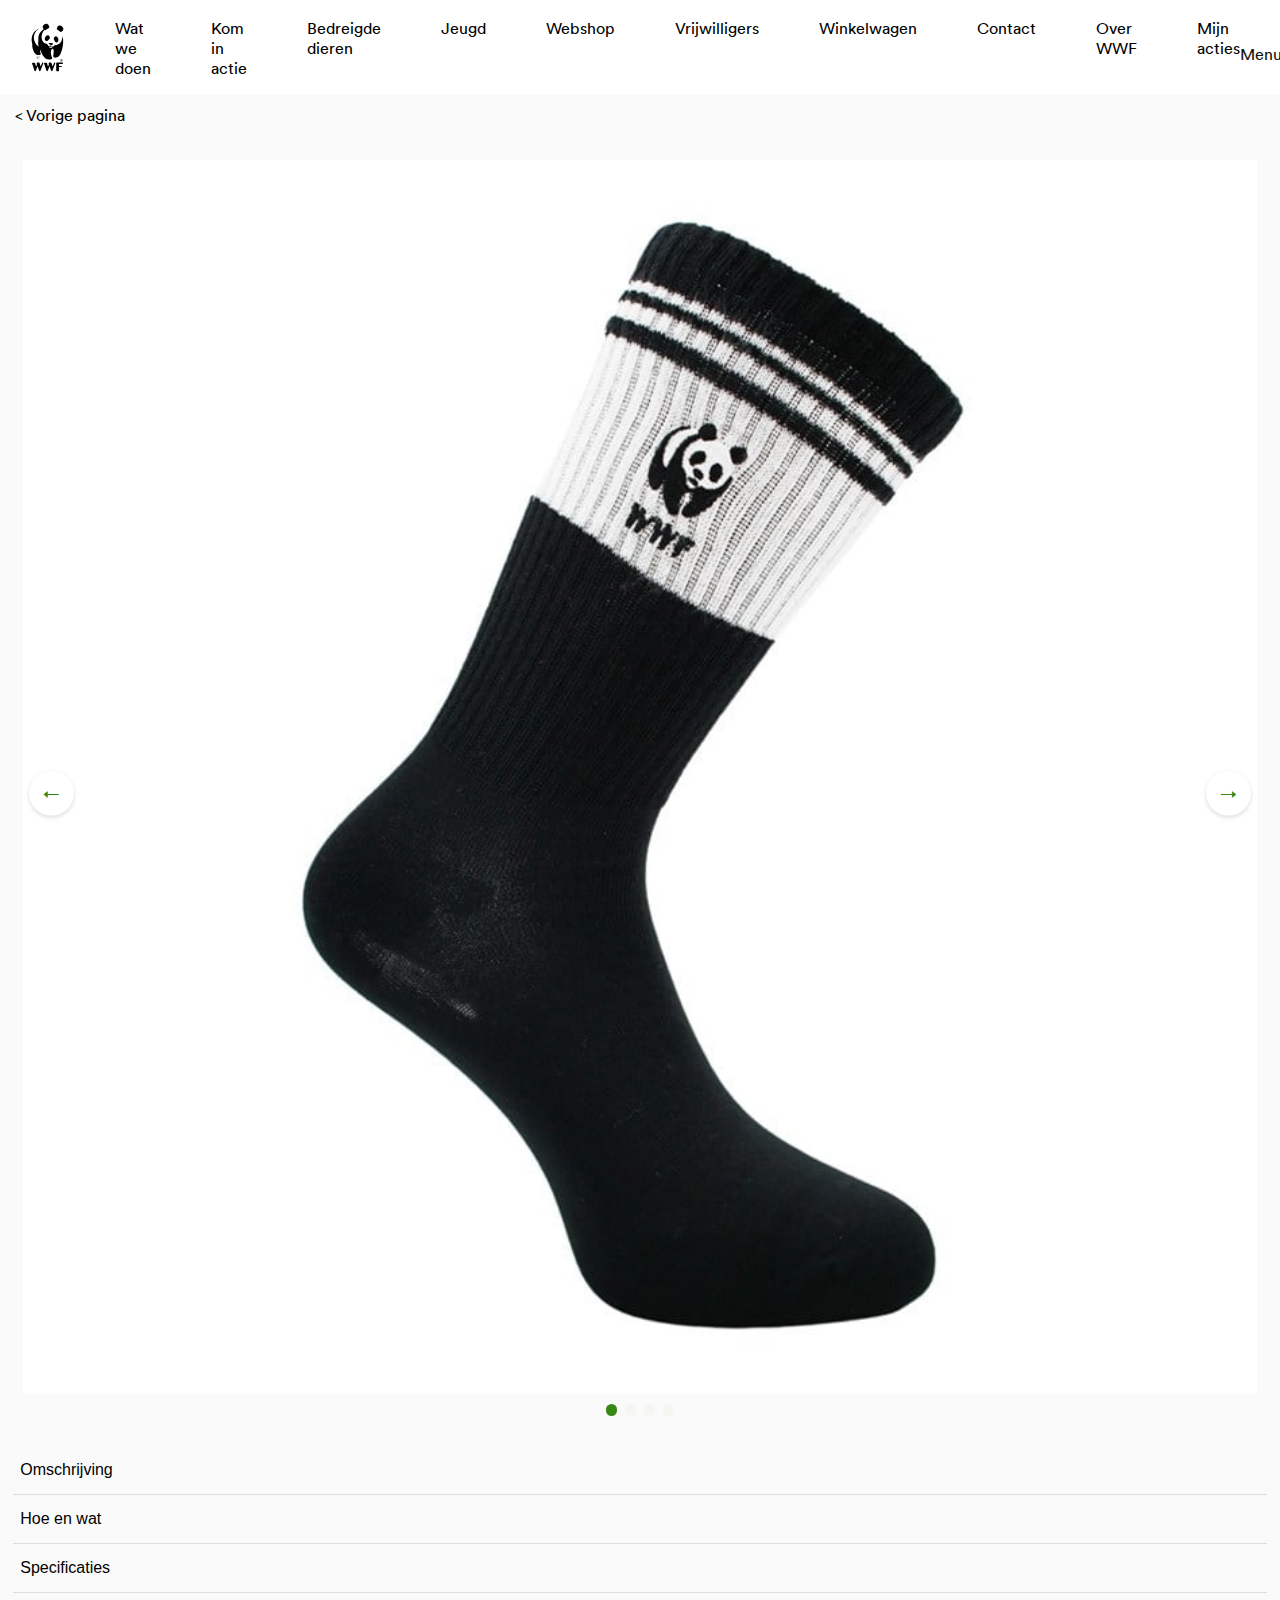
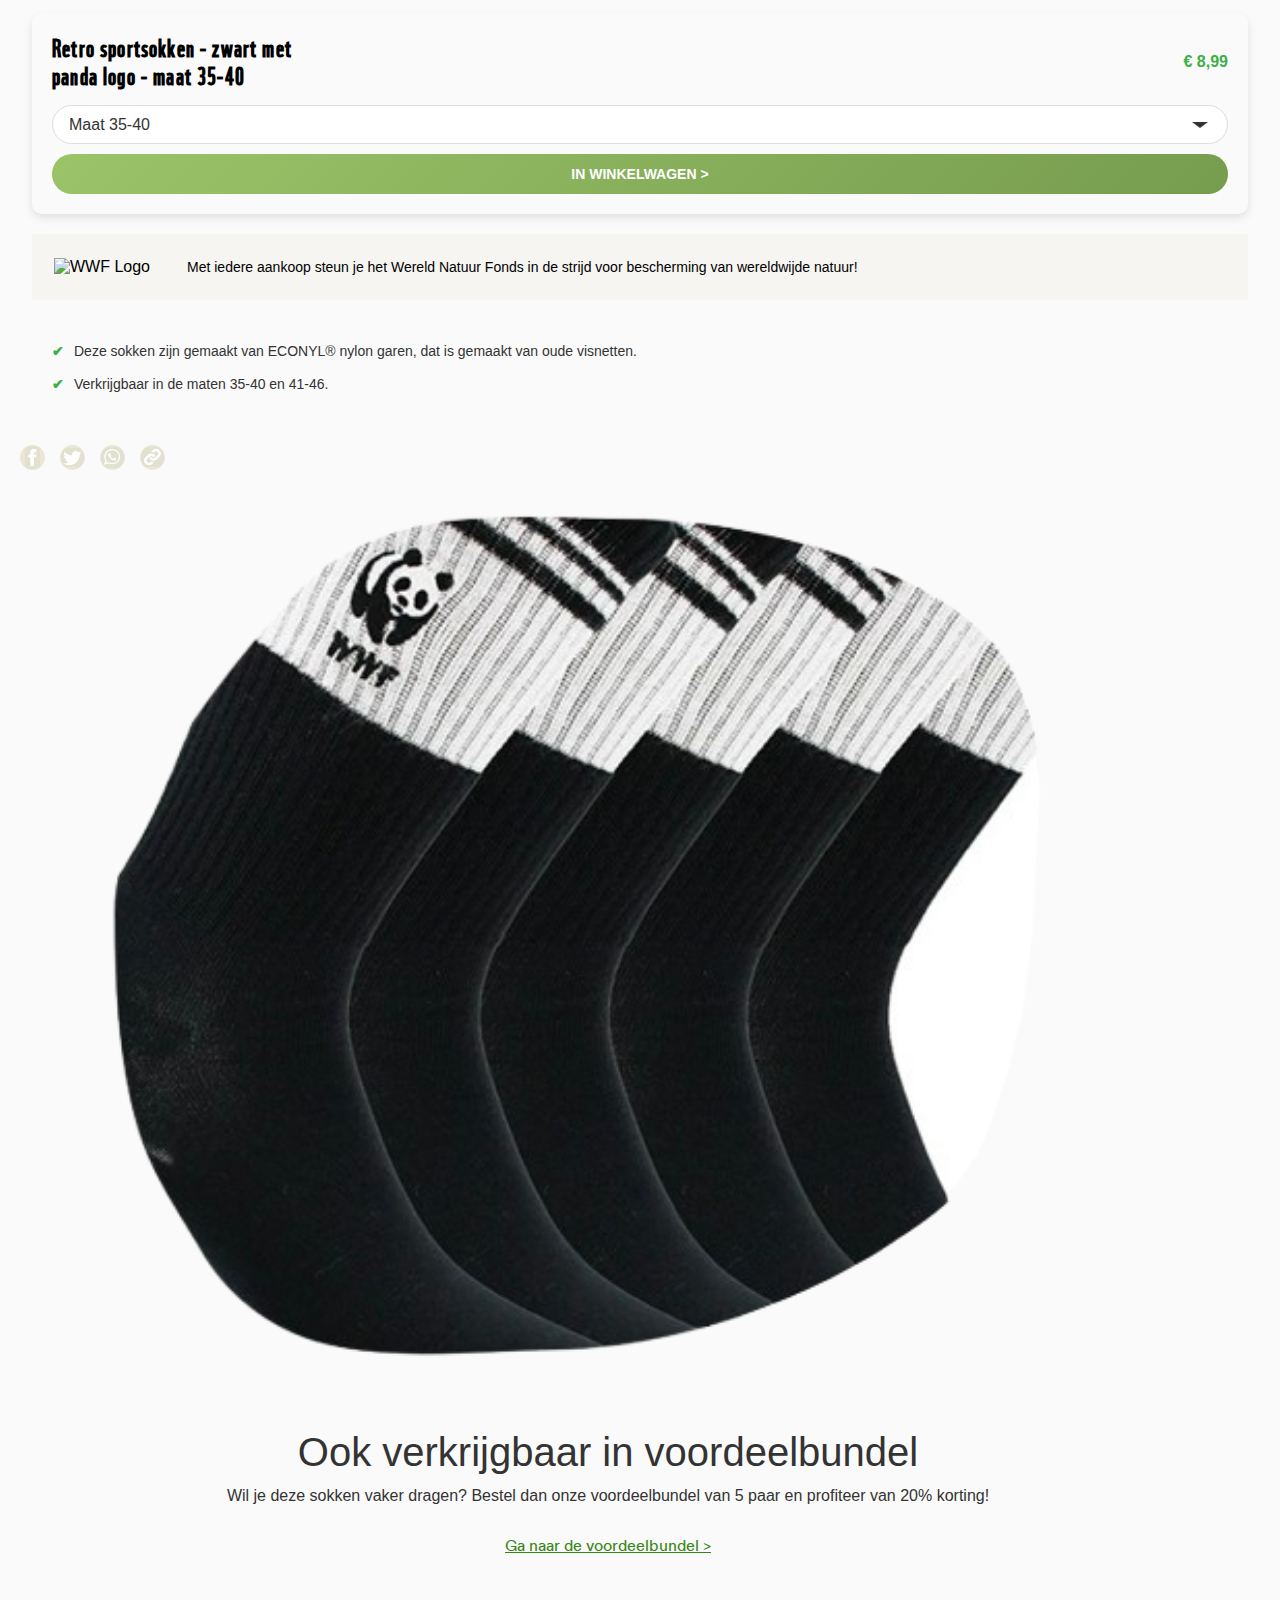
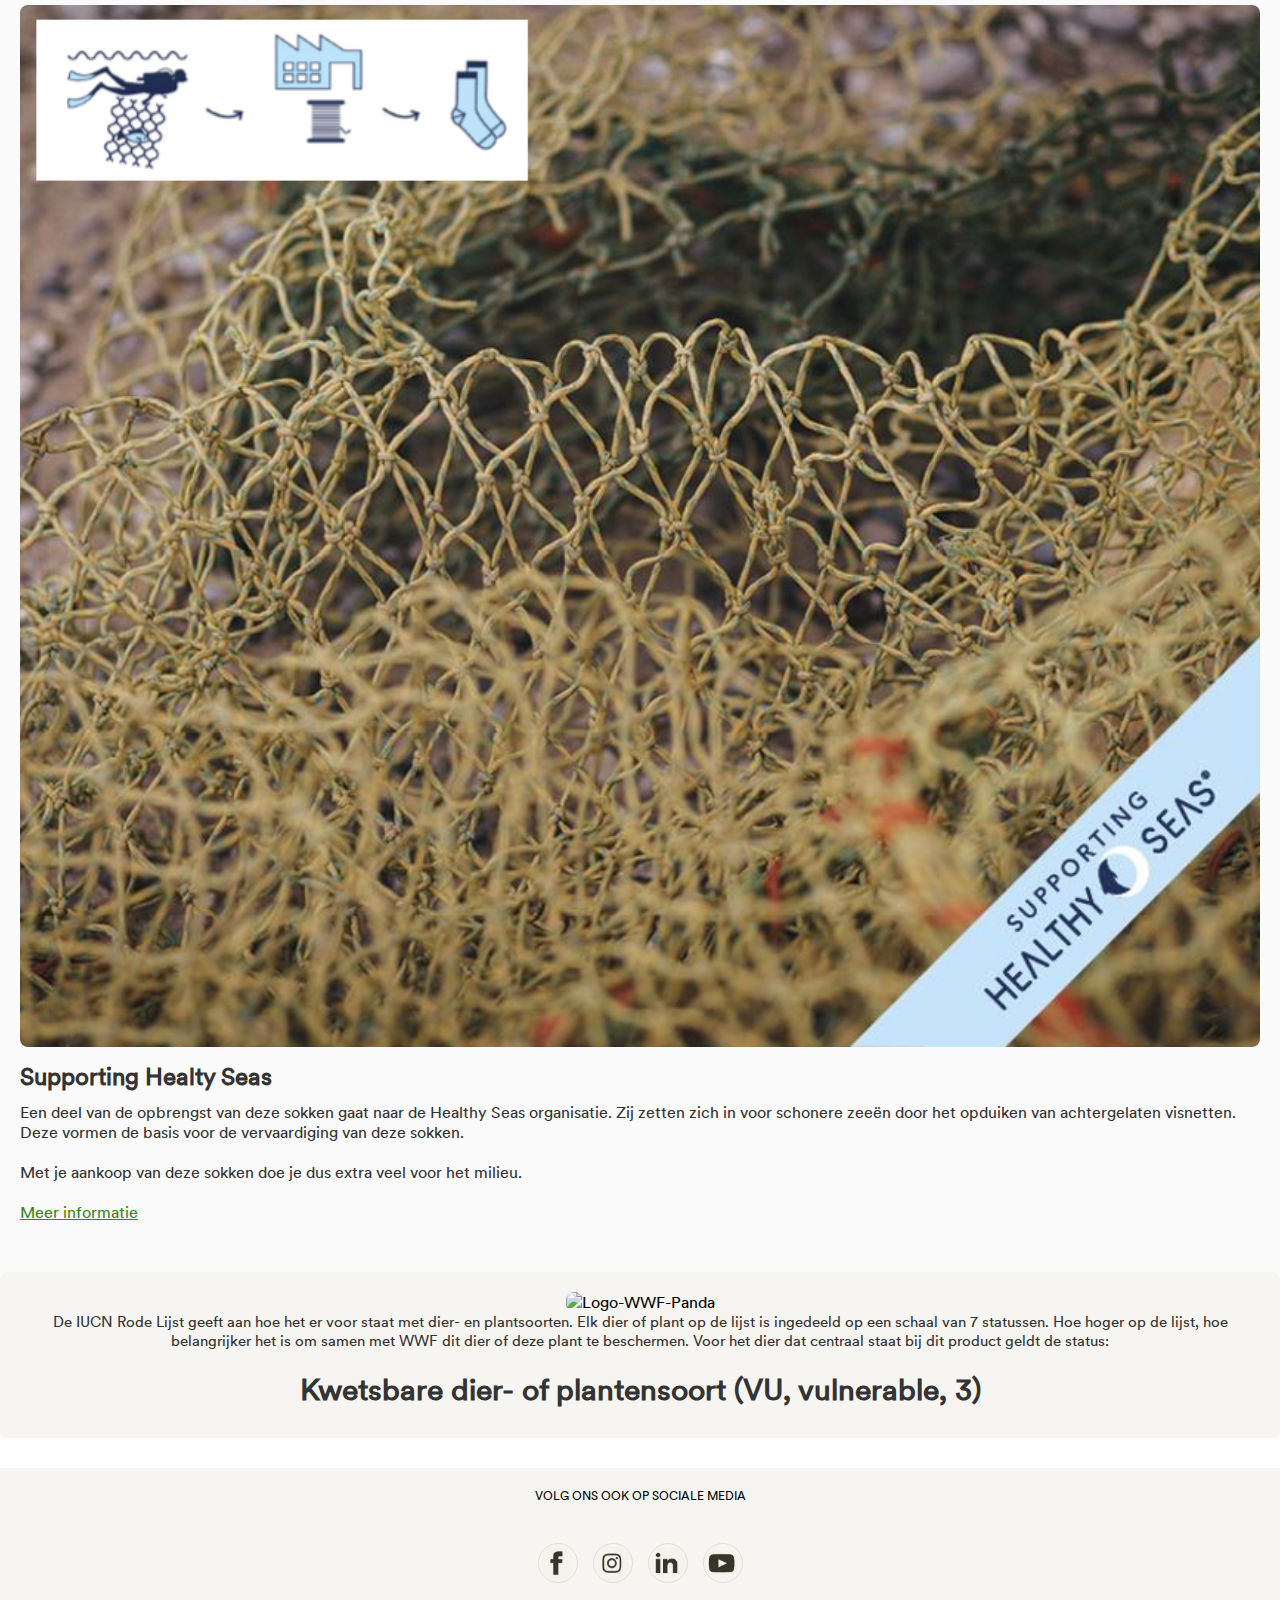
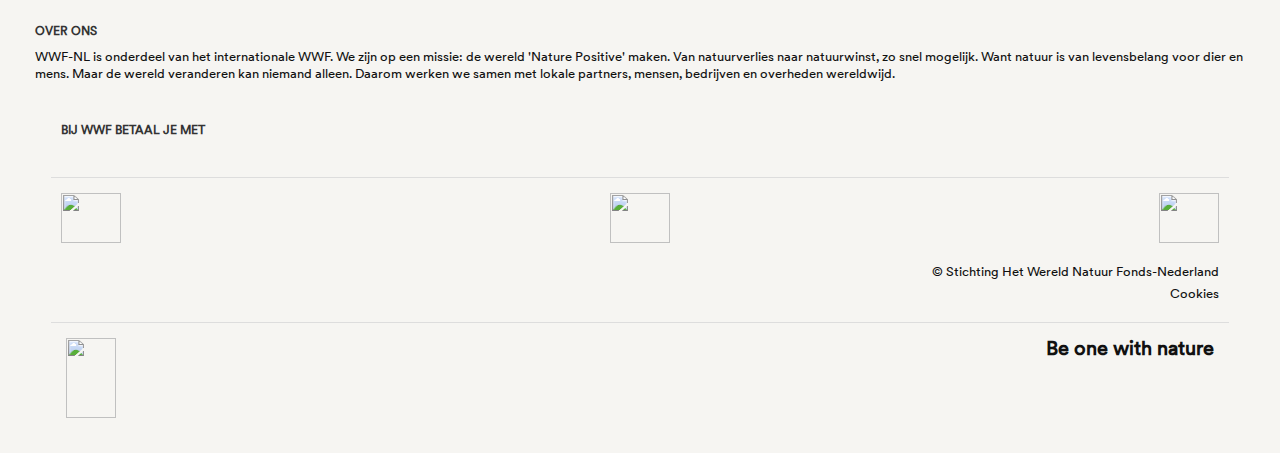
==== commit a84f4d15: "hhbvafhj" ====
--- a/index.html
+++ b/index.html
@@ -221,7 +221,7 @@
     <!-- voordeel pack container -->
     <div class="voordeel-container">
       <img src="images/Aangepaste-vorm-voordeelpak.png" alt="Panda Sportsokken">
-      <h1>Ook verkrijgbaar in voordeelbundel</h1>
+      <h2>Ook verkrijgbaar in voordeelbundel</h2>
       <p>Wil je deze sokken vaker dragen? Bestel dan onze voordeelbundel van 5 paar en profiteer van 20% korting!</p>
       <a href="https://www.wwf.nl/webshop/kleding-accessoires/schoenen-en-sokken/retro-sokken-zwart-met-panda-logo-voordeelbundel-5-paar-maat-35-40"
         target="_blank">Ga naar de voordeelbundel ></a>
@@ -232,7 +232,7 @@
     <!-- healthy seas -->
     <div class="HealthySeas">
       <img src="images/supporting-healthy-seas.png" alt="trash-from-ocean-into-product">
-      <h1>Supporting Healty Seas</h1>
+      <h2>Supporting Healty Seas</h2>
       <p>Een deel van de opbrengst van deze sokken gaat naar de Healthy Seas organisatie. Zij zetten zich in voor
         schonere zeeën door het opduiken van achtergelaten visnetten. Deze vormen de basis voor de vervaardiging van
         deze sokken.</p>
@@ -248,76 +248,76 @@
       <p>De IUCN Rode Lijst geeft aan hoe het er voor staat met dier- en plantsoorten. Elk dier of plant op de lijst is
         ingedeeld op een schaal van 7 statussen. Hoe hoger op de lijst, hoe belangrijker het is om samen met WWF dit
         dier of deze plant te beschermen. Voor het dier dat centraal staat bij dit product geldt de status:</p>
-      <h1>Kwetsbare dier- of plantensoort (VU, vulnerable, 3)</h1>
+      <h2>Kwetsbare dier- of plantensoort (VU, vulnerable, 3)</h2>
     </div>
 
 
   </main>
-
+  <footer>
+    <section>
+      <p>VOLG ONS OOK OP SOCIALE MEDIA</p>
+      <!-- deelknoppen -->
+      <div class="social-footer">
+        <a href="http://www.facebook.com/sharer.php?u=https://www.wwf.nl/webshop/kleding-accessoires/schoenen-en-sokken/retro-sportsokken-zwart-met-panda-logo-maat-35-40"
+          target="_blank" class="icon facebook" aria-label="Deel op Facebook">
+          <img src="images/facebook-icon2.png" alt="Facebook">
+        </a>
+
+        <a href="https://www.instagram.com/wereldnatuurfonds" target="_blank" class="icon instagram"
+          aria-label="Deel op Twitter">
+          <img src="images/insta-icon.png" alt="Instagram">
+        </a>
+
+        <a href="http://www.linkedin.com/company/2324848" target="_blank" class="icon linkedin"
+          aria-label="Deel via WhatsApp">
+          <img src="images/linkedin-icon.png" alt="Linkedin">
+        </a>
+
+        <a href="http://www.youtube.com/user/WWFNetherlands" target="_blank" class="icon YouTube"
+          aria-label="Deel via WhatsApp">
+          <img src="images/youTube-icon.png" alt="YouTube">
+        </a>
+      </div>
+
+      <section class="over-ons-footer">
+        <h2>OVER ONS</h2>
+        <p>WWF-NL is onderdeel van het internationale WWF. We zijn op een missie: de wereld 'Nature Positive' maken. Van
+          natuurverlies naar natuurwinst, zo snel mogelijk. Want natuur is van levensbelang voor dier en mens. Maar de
+          wereld veranderen kan niemand alleen. Daarom werken we samen met lokale partners, mensen, bedrijven en overheden
+          wereldwijd.</p>
+      </section>
+
+      <section class="betalen">
+        <h2>BIJ WWF BETAAL JE MET</h2>
+
+        <img src="https://www.wwf.nl/Content/dist/img/logos/ideal.svg" alt="">
+        <img src="https://www.wwf.nl/Content/dist/img/logos/sepa.png" alt="">
+      </section>
+    </section>
+
+    <section class="sponsoren">
+      <div class="sponsoren-images">
+        <img src="https://www.wwf.nl/globalassets/afbeeldingen/logos-en-iconen/partners-footer/npl_logo_2022.png" alt="">
+        <img src="https://www.wwf.nl/globalassets/afbeeldingen/logos-en-iconen/partners-footer/wwf-logo-anbi.png" alt="">
+        <img
+          src="https://www.wwf.nl/globalassets/afbeeldingen/logos-en-iconen/partners-footer/logo_erkend_goed_doel_rgb.png"
+          alt="">
+      </div>
+      <p>© Stichting Het Wereld Natuur Fonds-Nederland</p>
+      <a href="#">Cookies</a>
+    </section>
+
+
+
+
+    <section class="footerLogo">
+      <img src="https://www.wwf.nl/Content/dist/img/logo-footer.svg" alt="">
+      <h2>Be one with nature</h2>
+    </section>
+  </footer>
 </body>
 
 
-<footer>
-  <section>
-    <p>VOLG ONS OOK OP SOCIALE MEDIA</p>
-    <!-- deelknoppen -->
-    <div class="social-footer">
-      <a href="http://www.facebook.com/sharer.php?u=https://www.wwf.nl/webshop/kleding-accessoires/schoenen-en-sokken/retro-sportsokken-zwart-met-panda-logo-maat-35-40"
-        target="_blank" class="icon facebook" aria-label="Deel op Facebook">
-        <img src="images/facebook-icon2.png" alt="Facebook">
-      </a>
-
-      <a href="https://www.instagram.com/wereldnatuurfonds" target="_blank" class="icon instagram"
-        aria-label="Deel op Twitter">
-        <img src="images/insta-icon.png" alt="Instagram">
-      </a>
-
-      <a href="http://www.linkedin.com/company/2324848" target="_blank" class="icon linkedin"
-        aria-label="Deel via WhatsApp">
-        <img src="images/linkedin-icon.png" alt="Linkedin">
-      </a>
-
-      <a href="http://www.youtube.com/user/WWFNetherlands" target="_blank" class="icon YouTube"
-        aria-label="Deel via WhatsApp">
-        <img src="images/youTube-icon.png" alt="YouTube">
-      </a>
-    </div>
-
-    <section class="over-ons-footer">
-      <h1>OVER ONS</h1>
-      <p>WWF-NL is onderdeel van het internationale WWF. We zijn op een missie: de wereld 'Nature Positive' maken. Van
-        natuurverlies naar natuurwinst, zo snel mogelijk. Want natuur is van levensbelang voor dier en mens. Maar de
-        wereld veranderen kan niemand alleen. Daarom werken we samen met lokale partners, mensen, bedrijven en overheden
-        wereldwijd.</p>
-    </section>
-
-    <section class="betalen">
-      <h1>BIJ WWF BETAAL JE MET</h1>
-
-      <img src="https://www.wwf.nl/Content/dist/img/logos/ideal.svg" alt="">
-      <img src="https://www.wwf.nl/Content/dist/img/logos/sepa.png" alt="">
-    </section>
-  </section>
-
-  <section class="sponsoren">
-    <div class="sponsoren-images">
-      <img src="https://www.wwf.nl/globalassets/afbeeldingen/logos-en-iconen/partners-footer/npl_logo_2022.png" alt="">
-      <img src="https://www.wwf.nl/globalassets/afbeeldingen/logos-en-iconen/partners-footer/wwf-logo-anbi.png" alt="">
-      <img
-        src="https://www.wwf.nl/globalassets/afbeeldingen/logos-en-iconen/partners-footer/logo_erkend_goed_doel_rgb.png"
-        alt="">
-    </div>
-    <p>© Stichting Het Wereld Natuur Fonds-Nederland</p>
-    <a href="#">Cookies</a>
-  </section>
-
-
-
-
-  <section class="footerLogo">
-    <img src="https://www.wwf.nl/Content/dist/img/logo-footer.svg" alt="">
-    <h1>Be one with nature</h1>
-  </section>
-</footer>
+
 
 </html>--- a/styles/style.css
+++ b/styles/style.css
@@ -16,13 +16,43 @@
 /* CUSTOM PROPERTIES */
 /*********************/
 :root {
-  /* startje */
-  --color-text: #111;
-  --color-background: #eee;
-}
-
-
-
+  --zwart: #111; /* Donker zwart */
+  --wit: #ffffff; /* Helder wit */
+  --licht-wit: #FAFAFA; /* Zeer licht wit, voor achtergrond */
+  --donker-zwart: #333; /* Donker zwart, voor knoppen of tekst */
+  --donker-groen: #368714; /* Donkergroen voor accenten en details */
+  --licht-groen: #3cb046; /* Lichter groen, voor actie-elementen */
+  --licht-grijs: #ddd; /* Lichtgrijs voor randen of subtiele lijnen */
+  --zacht-wit: #e2e0ce; /* Zacht wit met een beige tint */
+  --bijna-wit: #f6f5f2; /* Bijna wit, voor informatieve blokken */
+  --warm-wit: #f5f3eb; /* Warm wit, ideaal voor footers */
+  --middel-grijs: #78786f; /* Middengrijs voor teksten of subtiele elementen */
+  --licht-middel-grijs: #9d9d95; /* Lichter middengrijs voor minder prominente details */
+  --zand-wit: #eae7d9;
+  
+}
+
+
+@media (prefers-color-scheme: dark){
+  :root{
+    --zwart: #E0E0E0; /* Primaire lichtgrijze tekstkleur */
+    --wit: #FFFFFF; /* Helder wit, voor contrasterende teksten */
+    --licht-wit: #1C1C1C; /* Donkere achtergrondkleur */
+    --donker-zwart: #B0B0B0; /* Lichter grijs, voor subtiele tekst zoals knoppen of labels */
+    --donker-groen: #6FBD53; /* Heldere donkergroene tint voor links en accenten */
+    --licht-groen: #89D982; /* Frisse, lichte groentint voor actie-elementen */
+    --licht-grijs: #444; /* Donkergrijs voor randen en lijnen */
+    --zacht-wit: #2A2A2A; /* Warme donkere tint voor zachte randen */
+    --bijna-wit: #f6f5f2; /* Donkergrijs voor informatieblokken */
+    --warm-wit: #252525; /* Diepgrijs met een warme ondertoon voor footers */
+    --middel-grijs: #B3B3B3; /* Lichtere grijstint voor subtiele teksten */
+    --licht-middel-grijs: #CCCCCC; /* Nog lichter grijs voor bronnen en details */
+    --zand-wit: #3A3A3A; /* Neutrale donkergrijze tint met een warme gloed */
+
+
+
+  }
+}
 
 
 /****************/
@@ -86,7 +116,7 @@
 }
 
 main {
-  background-color: #FAFAFA;
+  background-color: var(--licht-wit);
 }
 
 li {
@@ -117,7 +147,7 @@
 }
 
 .navbar p {
-  color: rgb(0, 0, 0);
+  color: var(--zwart);
 }
 
 .nav-menu {
@@ -173,7 +203,7 @@
   margin: 5px auto;
   -webkit-transition: all 0.3s ease-in-out;
   transition: all 0.3s ease-in-out;
-  background-color: rgb(0, 0, 0);
+  background-color: var(--zwart);
 }
 
 .nav-branding {
@@ -215,7 +245,7 @@
     top: 90px;
     gap: 0;
     flex-direction: column;
-    background-color: rgb(255, 255, 255);
+    background-color: var(--wit);
     width: 100%;
     height: 100%;
     /* Zorgt ervoor dat het menu de volledige hoogte van de pagina bedekt */
@@ -237,7 +267,7 @@
     top: 0px;
     gap: 0;
     flex-direction: column;
-    background-color: rgb(255, 255, 255);
+    background-color: var(--wit);
     width: 100%;
     height: 100%;
     /* Zorgt ervoor dat het menu de volledige hoogte van de pagina bedekt */
@@ -286,7 +316,7 @@
   display: inline-flex;
   align-items: center;
   text-decoration: none;
-  color: #333;
+  color: var(--color-backbutton);
   /* Donkergrijze tekstkleur */
   font-size: 16px;
   /* Grootte van de tekst */
@@ -416,9 +446,9 @@
   height: 0.7em;
   /* maak de bolletjes kleiner */
   text-decoration: none;
-  color: #fff;
+  color: var(--wit);
   /* kleur van de bolletjes */
-  background-color: #c1c1c1;
+  background-color: var(--bijna-wit);
   /* kleur van de bolletjes */
   border-radius: 50%;
   /* maakt de bolletjes rond */
@@ -436,7 +466,7 @@
 }
 
 .caroCarrousel>nav a.current {
-  background-color: #368714;
+  background-color: var(--donker-groen);
   /* de kleur van het actieve bolletje */
 }
 
@@ -451,8 +481,8 @@
   height: 2.8em;
   top: 50%;
   transform: translateY(-50%);
-  color: #097430;
-  background-color: #ffffff;
+  color: var(--donker-groen);
+  background-color: var(--wit);
   outline: none;
   box-shadow: 0 2px 4px 0 rgba(0, 0, 0, 0.13);
   display: grid;
@@ -490,7 +520,7 @@
 /* Dropdowns */
 
 .dropdown-container {
-  border-bottom: 1px solid #ddd;
+  border-bottom: 1px solid var(--licht-grijs);
   width: 98%;
   margin: 0 auto;
   overflow: hidden;
@@ -510,13 +540,13 @@
   outline: none;
   cursor: pointer;
   font-size: 16px;
-  color: #333;
+  color: var(--color-backbutton);
 }
 
 .dropdown-arrow {
   width: 12px;
   height: 12px;
-  border: solid #333;
+  border: solid var(--color-backbutton);
   border-width: 0 2px 2px 0;
   transform: rotate(45deg);
   transition: transform 0.3s ease;
@@ -532,7 +562,7 @@
   font-family: 'Rubic', sans-serif;
   line-height: 21px;
   color: #555;
-  border-top: 1px solid #ddd;
+  border-top: 1px solid var(--licht-grijs);
 }
 
 .dropdown-content img {
@@ -570,10 +600,10 @@
 /**********************/
 /* Algemene styling voor de sectie */
 .product-section {
-  background-color: #FAFAFA;
+  background-color: var(--licht-wit);
   border-radius: 10px;
   padding: 20px;
-  max-width: 400px;
+  max-width: 95%;
   /* Beperkt de breedte */
   margin: 20px auto;
   font-family: Arial, sans-serif;
@@ -596,7 +626,7 @@
   font-family: 'WWFWebFont', serif;
   font-size: 24px;
   letter-spacing: 1.17px;
-  color: #333;
+  color: var(--color-backbutton);
   margin-bottom: 0;
   text-align: left;
   /* Uitlijning aan de linkerzijde */
@@ -609,7 +639,7 @@
 .product-price {
   font-size: 16px;
   font-family: 'Rubic', sans-serif;
-  color: #4caf50;
+  color: var(--licht-groen);
   /* Groen voor de prijs */
   font-weight: 700;
   margin: 0;
@@ -639,14 +669,14 @@
   -webkit-appearance: none;
   width: 100%;
   padding: 10px 16px;
-  border: 1px solid #ccc;
+  border: 1px solid var(--licht-grijs);
   /* Dunne grijze rand */
   border-radius: 50px;
   /* Ronde uiteinden */
-  background-color: #fff;
+  background-color: var(--wit);
   /* Witte achtergrond */
   font-size: 16px;
-  color: #333;
+  color: var(--donker-zwart);
   /* Tekstkleur */
   cursor: pointer;
   outline: none;
@@ -666,7 +696,7 @@
   /* Pijl links */
   border-right: 8px solid transparent;
   /* Pijl rechts */
-  border-top: 6px solid #666;
+  border-top: 6px solid var(--donker-zwart);
   /* Naar beneden wijzende pijl */
   pointer-events: none;
 }
@@ -701,7 +731,7 @@
 /* Call to action block */
 /****************************/
 .call-to-action {
-  background-color: #f6f5f2;
+  background-color: var(--bijna-wit);
   padding: 22px;
   max-width: 95%;
   /* Vergroot de breedte indien nodig */
@@ -746,13 +776,13 @@
   font-size: 14px;
   /* Pas de lettergrootte aan naar wens */
   font-family: 'Rubic', sans-serif;
-  color: #333;
+  color: var(--donker-zwart);
   /* Tekstkleur */
   line-height: 1.6;
   /* Regelafstand */
   border-radius: 10px;
   padding: 20px;
-  max-width: 600px;
+  max-width: 95%;
   /* Vergroot de breedte indien nodig */
   margin: 20px auto;
 }
@@ -773,7 +803,7 @@
 }
 
 .product-info2 .checkmark {
-  color: #3cb046;
+  color: var(--licht-groen);
   /* Groene kleur voor de checkmark */
   font-weight: bold;
   margin-right: 10px;
@@ -797,7 +827,7 @@
   width: 25px;
   height: 25px;
   border-radius: 50%;
-  background-color: #eae7d9;
+  background-color: var(--zand-wit);
   display: flex;
   align-items: center;
   justify-content: center;
@@ -830,9 +860,9 @@
   position: fixed;
   top: 10px;
   right: 10px;
-  background-color: #4caf50;
+  background-color: var(--licht-groen);
   /* Groen zoals op de WWF-site */
-  color: white;
+  color: var(--wit);
   padding: 10px 20px;
   border-radius: 5px;
   font-size: 14px;
@@ -860,7 +890,7 @@
   text-align: center;
   padding: 20px;
   border-radius: 8px;
-  max-width: 400px;
+  max-width: 95%;
 }
 
 .voordeel-container img {
@@ -869,8 +899,8 @@
   margin-bottom: 15px;
 }
 
-.voordeel-container h1 {
-  color: #333;
+.voordeel-container h2 {
+  color: var(--donker-zwart);
   margin: 10px 0;
   font-size: 40px;
   line-height: 49px;
@@ -883,7 +913,7 @@
   font-size: 1rem;
   font-family: 'Rubic', sans-serif;
 
-  color: #555;
+  color: var(--donker-zwart);
   margin-bottom: 20px;
 }
 
@@ -894,22 +924,22 @@
   padding: 10px 20px;
   border-radius: 4px;
   font-size: 1rem;
-  color: #5d8b34;
+  color: var(--licht-groen);
   /* Donkergroene kleur */
 }
 
 /* Zorg ervoor dat de link op verschillende staten de juiste kleur heeft */
 .voordeel-container a:link {
-  color: #5d8b34;
+  color: var(--donker-groen);
   /* Donkergroen voor niet-bezochte links */
 }
 
 .voordeel-container a:visited {
-  color: #8bc34a;
+  color: var(--licht-groen);
 }
 
 .voordeel-container a:hover {
-  color: #8bc34a;
+  color: var(--licht-groen);
   /* Lichter groen bij hover */
 }
 
@@ -922,7 +952,7 @@
   text-align: left;
   padding: 20px;
   border-radius: 8px;
-  max-width: 400px;
+  max-width: 100%;
 }
 
 .HealthySeas img {
@@ -930,15 +960,15 @@
   border-radius: 8px;
 }
 
-.HealthySeas h1 {
+.HealthySeas h2 {
   font-size: 1.5rem;
-  color: #333;
+  color: var(--donker-zwart);
   margin: 10px 0;
 }
 
 .HealthySeas p {
   font-size: 1rem;
-  color: #555;
+  color: var(--donker-zwart);
   margin-bottom: 20px;
 }
 
@@ -948,22 +978,22 @@
   /* Onderstreep de link */
   border-radius: 4px;
   font-size: 1rem;
-  color: #5d8b34;
+  color: var(--donker-groen);
   /* Donkergroene kleur */
 }
 
 /* Zorg ervoor dat de link op verschillende staten de juiste kleur heeft */
 .HealthySeas a:link {
-  color: #5d8b34;
+  color: var(--donker-groen);
   /* Donkergroen voor niet-bezochte links */
 }
 
 .HealthySeas a:visited {
-  color: #8bc34a;
+  color: var(--licht-groen);
 }
 
 .HealthySeas a:hover {
-  color: #8bc34a;
+  color: var(--licht-groen);
   /* Lichter groen bij hover */
 }
 
@@ -975,12 +1005,12 @@
 /**********************/
 .RodeLijst {
   text-align: center;
-  background: #f6f5f2;
+  background: var(--bijna-wit);
   padding: 20px;
   margin-top: 30px;
   margin-bottom: 30px;
   border-radius: 8px;
-  max-width: 400px;
+  max-width: 100%;
 }
 
 .RodeLijst img {
@@ -988,15 +1018,15 @@
   border-radius: 8px;
 }
 
-.RodeLijst h1 {
+.RodeLijst h2 {
   font-size: 30px;
-  color: #333;
+  color: var(--donker-zwart);
   margin: 10px 0;
 }
 
 .RodeLijst p {
   font-size: 15px;
-  color: #555;
+  color: var(--donker-zwart);
   margin-bottom: 20px;
 }
 
@@ -1010,9 +1040,9 @@
 
 footer {
   text-align: center;
-  background: #f5f3eb;
+  background: var(--bijna-wit);
   padding: 20px;
-  max-width: 400px;
+  max-width: 100%;
 }
 
 footer p {
@@ -1035,7 +1065,7 @@
   width: 40px;
   height: 40px;
   border-radius: 50%;
-  border: 1px solid #e2e0ce;
+  border: 1px solid var(--zacht-wit);
   display: flex;
   align-items: center;
   justify-content: center;
@@ -1067,18 +1097,18 @@
   padding-left: 15px;
   padding-right: 15px;
   border-radius: 8px;
-  max-width: 400px;
-}
-
-.over-ons-footer h1 {
+  max-width: 100%;
+}
+
+.over-ons-footer h2 {
   font-size: 12px;
-  color: #333;
+  color: var(--donker-zwart);
   margin: 10px 0;
 }
 
 .over-ons-footer p {
   font-size: 13px;
-  color: #000;
+  color: var(--zwart);
   margin-bottom: 20px;
 }
 
@@ -1089,23 +1119,23 @@
   text-align: left;
   padding-left: 15px;
   padding-right: 15px;
-  max-width: 400px;
-  border-bottom: 1px solid #ddd;
+  max-width: 100%;
+  border-bottom: 1px solid var(--licht-grijs);
   width: 95%;
   padding: 10px;
   margin: 0 auto;
   overflow: hidden;
 }
 
-.betalen h1 {
+.betalen h2 {
   font-size: 12px;
-  color: #333;
+  color: var(--donker-zwart);
   margin: 10px 0;
 }
 
 .betalen p {
   font-size: 13px;
-  color: #000;
+  color: var(--zwart);
   margin-bottom: 20px;
 }
 
@@ -1123,8 +1153,8 @@
   text-align: left;
   padding: 15px 10px;
   padding-bottom: 0px;
-  max-width: 400px;
-  border-bottom: 1px solid #ddd;
+  max-width: 100%;
+  border-bottom: 1px solid var(--licht-grijs);
   width: 95%;
   margin: 0 auto;
   overflow: hidden;
@@ -1153,7 +1183,7 @@
 .sponsoren p {
   text-align: right;
   font-size: 13px;
-  color: #000;
+  color: var(--zwart);
   margin-bottom: 5px;
 }
 
@@ -1161,7 +1191,7 @@
   display: block;
   text-align: right;
   font-size: 13px;
-  color: #000;
+  color: var(--zwart);
   margin-bottom: 20px;
   text-decoration: none;
 }
@@ -1176,7 +1206,7 @@
   justify-content: space-between;
   padding: 15px;
   border-radius: 8px;
-  max-width: 400px;
+  max-width: 100%;
   width: 95%;
   margin: 0 auto;
   overflow: hidden;
@@ -1191,7 +1221,7 @@
   /* Ruimte tussen afbeelding en tekst */
 }
 
-.footerLogo h1 {
+.footerLogo h2 {
   margin: 0;
   /* Verwijder extra marges */
   margin-left: auto;
@@ -1199,7 +1229,7 @@
   text-align: right;
   /* Zorgt dat de tekst rechts uitgelijnd is */
   font-size: 20px;
-  color: #000;
+  color: var(--zwart);
   line-height: 1;
   /* Zorgt voor nette uitlijning */
 }
@@ -1235,18 +1265,18 @@
 .Head-p2 {
   text-align: left;
   padding: 20px;
-  max-width: 400px;
+  max-width: 100%;
   /*margin-top: 10em;*/
 }
 
 .Head-p2 h1 {
   font-size: 1.5rem;
-  color: #000000;
+  color: var(--zwart);
   margin: 10px 0;
 }
 
 .Head-p2 p {
-  color: #000000;
+  color: var(--zwart);
   margin-bottom: 20px;
   font-size: 16px;
   line-height: 24px;
@@ -1273,7 +1303,7 @@
   width: 25px;
   height: 25px;
   border-radius: 50%;
-  background-color: #eae7d9;
+  background-color: var(--bijna-wit);
   display: flex;
   align-items: center;
   justify-content: center;
@@ -1310,18 +1340,18 @@
 .BeOneWithNature {
   text-align: left;
   padding: 20px;
-  max-width: 400px;
+  max-width: 100%;
   margin-top: 2em;
 }
 
-.BeOneWithNature h1 {
+.BeOneWithNature h2 {
   font-size: 1.5rem;
-  color: #000000;
+  color: var(--zwart);
   margin: 10px 0;
 }
 
 .BeOneWithNature p {
-  color: #000000;
+  color: var(--zwart);
   margin-bottom: 1rem;
   font-size: 16px;
   line-height: 24px;
@@ -1333,7 +1363,7 @@
 /**********************/
 /* wat doet wwf */
 /**********************/
-.WatDoenZe h1 {
+.WatDoenZe h2 {
   text-align: center;
 }
 
@@ -1344,7 +1374,7 @@
   margin: 20px auto;
 }
 
-.WatDoenZe h1 {
+.WatDoenZe h2 {
   text-align: center;
 }
 
@@ -1365,7 +1395,7 @@
   background-size: cover;
   background-position: center;
   font-size: 20px;
-  color: white;
+  color: var(--bijna-wit);
   display: flex;
   align-items: flex-end;
   padding-left: 10px;
@@ -1382,7 +1412,7 @@
   right: 10px;
   font-size: 8px;
   /* Kleinere tekstgrootte */
-  color: white;
+  color: var(--bijna-wit);
 }
 
 /* Zorg dat er geen ruimte tussen de blokken ontstaat */
@@ -1422,8 +1452,8 @@
   padding-bottom: 50px;
   margin-bottom: 50px;
   border-radius: 8px;
-  max-width: 400px;
-  background-color: #f6f5f2;
+  max-width: 100%;
+  background-color: var(--bijna-wit);
 }
 
 .expert img {
@@ -1432,10 +1462,10 @@
   margin-bottom: 15px;
 }
 
-.expert h1 {
+.expert h2 {
   font-size: 36px;
   line-height: 42px;
-  color: #000;
+  color: var(--zwart);
   margin-bottom: 35px;
 
 }
@@ -1451,14 +1481,14 @@
 .quote-name {
   font-size: 15px;
   line-height: 18px;
-  color: #35352a;
+  color: var(--donker-zwart);
   margin-bottom: 6px;
 }
 
 .quote-function {
   font-size: 11px;
   line-height: 13px;
-  color: #9d9d95;
+  color: var(--licht-middel-grijs);
   text-transform: uppercase;
   letter-spacing: 1.22px;
   margin-bottom: 29px;
@@ -1467,8 +1497,8 @@
 /* Knop styling */
 .blogs {
   display: inline-block;
-  border: 1px solid #e2e0ce;
-  color: #78786f;
+  border: 1px solid var(--zacht-wit);
+  color: var(--middel-grijs);
   font-size: 13px;
   line-height: 15px;
   text-transform: uppercase;
@@ -1483,7 +1513,7 @@
 }
 
 .blogs:hover {
-  background: #fff;
+  background: var(--wit);
 
 }
 
@@ -1492,15 +1522,16 @@
 /******************/
 /* meer over wwf */
 /*****************/
-.MeerInfo h1 {
+.MeerInfo h2 {
   text-align: center;
+  color: var(--zwart);
 }
 
 /* Algemene styling voor links */
 .MeerInfo a {
   display: block;
   width: 100%;
-  max-width: 600px;
+  max-width: 100%;
   height: 285px;
   margin: 0;
   position: relative;
@@ -1523,7 +1554,7 @@
   line-height: 36px;
   height: 108px;
   font-weight: 400;
-  color: #fff;
+  color: var(--wit);
 }
 
 /* Positioneer de footer-tekst */
@@ -1566,7 +1597,7 @@
 /******************/
 /* resultaten en updates */
 /*****************/
-.ResultatenEnUpdates h1 {
+.ResultatenEnUpdates h2 {
   text-align: center;
 }
 
@@ -1581,7 +1612,7 @@
 .Bonenatlas {
   text-align: left bottom;
   padding: 20px;
-  background-color: #f80000;
+  background-color: var(--wit);
   max-width: 100%;
   height: 244px;
   border-radius: 6px;
@@ -1592,7 +1623,7 @@
 }
 
 .Bonenatlas h2 {
-  color: #ffffff;
+  color: var(--wit);
   margin: 10px 0;
   font-size: 30px;
   font-weight: 400;
@@ -1602,7 +1633,7 @@
 .Bonenatlas a {
   display: inline-block;
   text-decoration: underline;
-  color: #ffffff;
+  color: var(--wit);
   font-size: 9px;
   line-height: 13px;
   font-weight: 500;
@@ -1635,7 +1666,7 @@
 
 /* Styling voor de .nederlandsVoedselsysteem div */
 .nederlandsVoedselsysteem {
-  background-color: #f6f5f2;
+  background-color: var(--bijna-wit);
   overflow: hidden;
   padding: 15px 15px 35px;
   width: 50%;
@@ -1646,7 +1677,7 @@
 }
 
 .nederlandsVoedselsysteem h2 {
-  color: #000000;
+  color: var(--zwart);
   font-size: 15px;
   font-weight: 500;
   line-height: 23px;
@@ -1657,7 +1688,7 @@
 .nederlandsVoedselsysteem a {
   display: inline-block;
   text-decoration: underline;
-  color: #5d8b34;
+  color: var(--donker-groen);
   font-size: 9px;
   line-height: 13px;
   font-weight: 500;
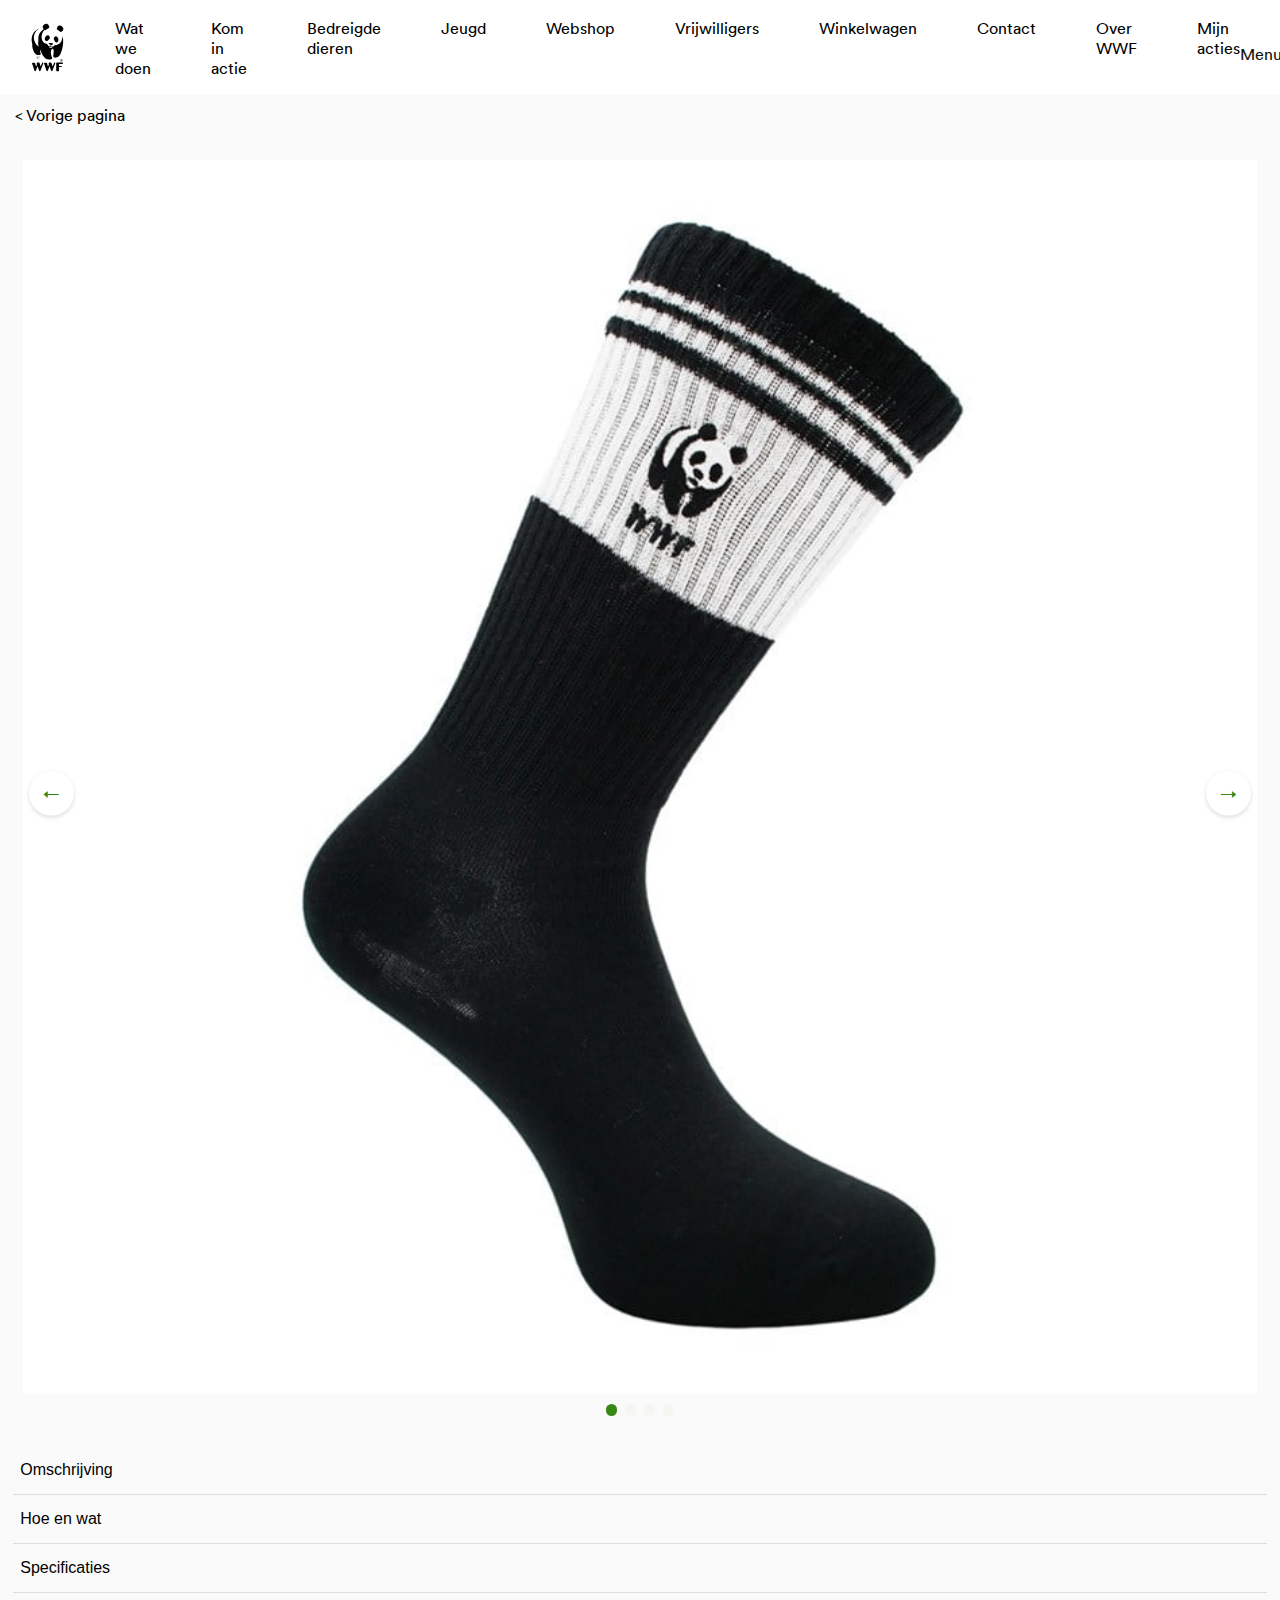
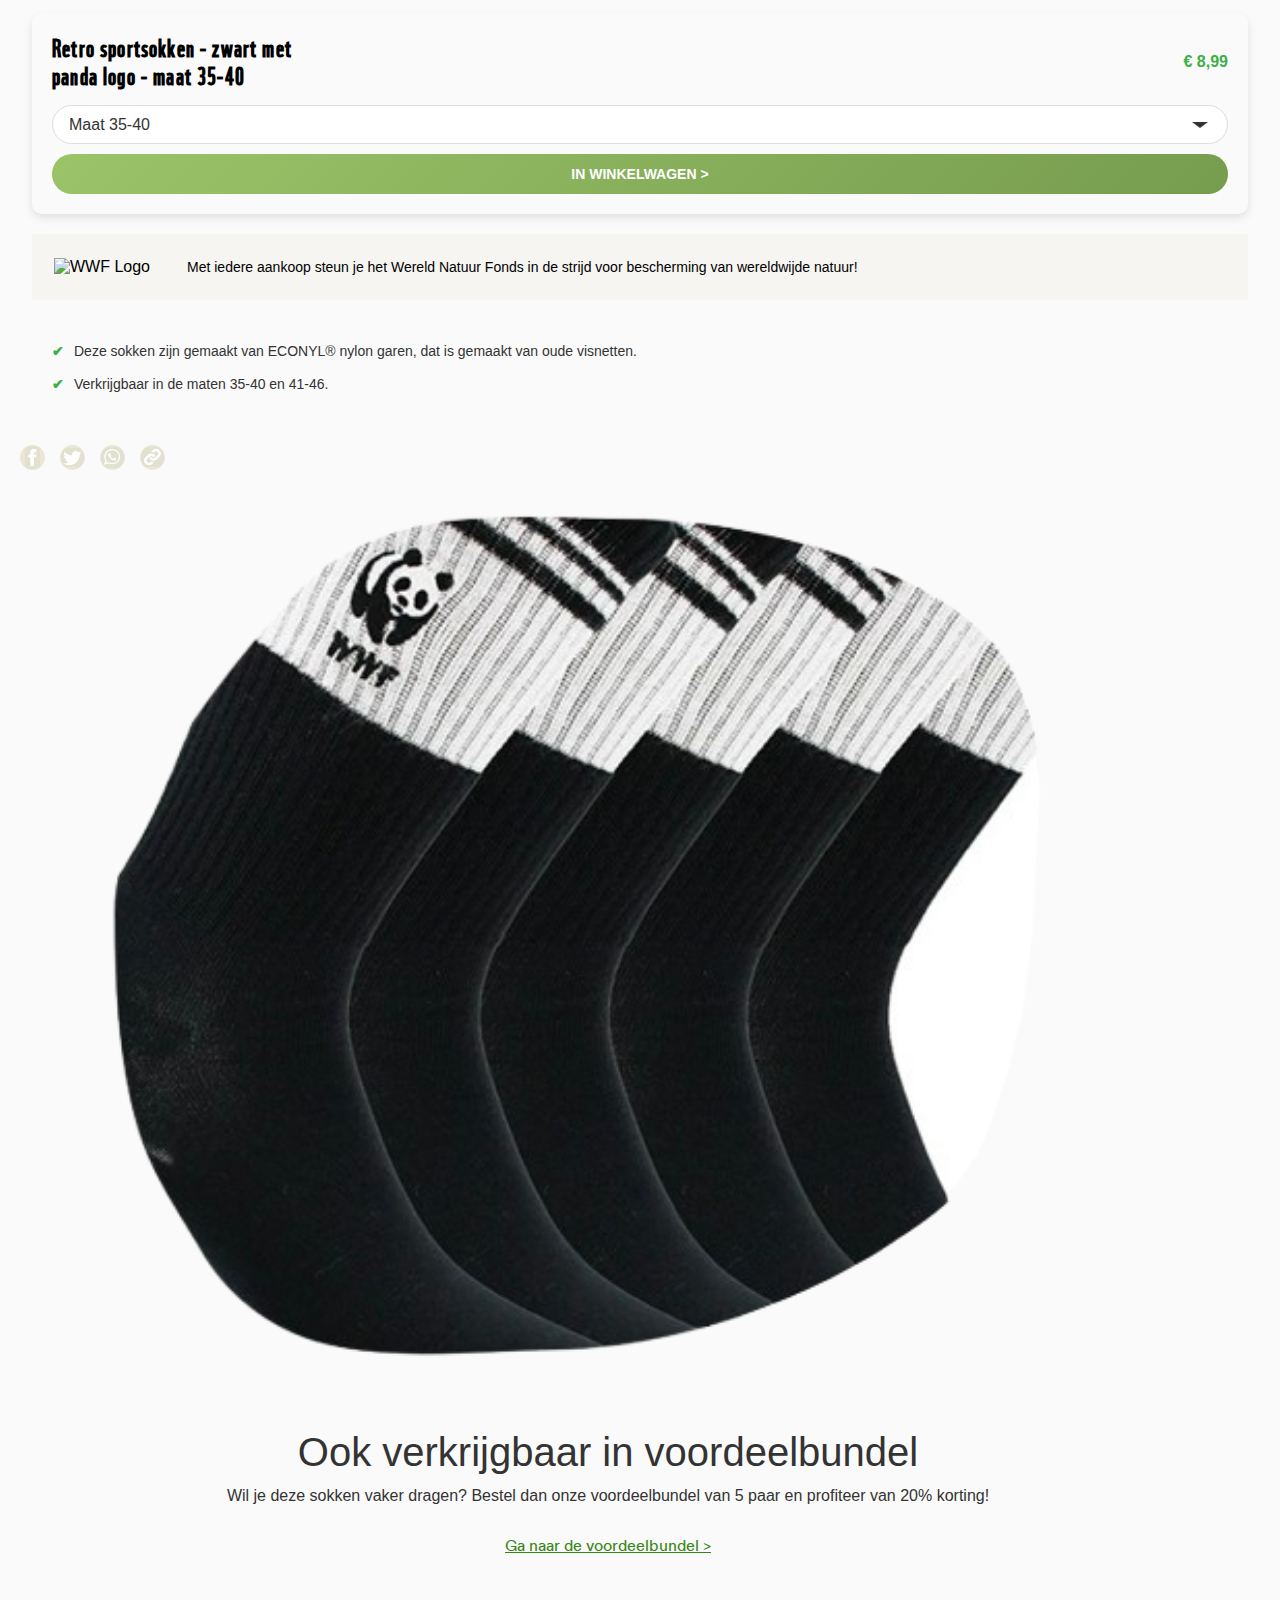
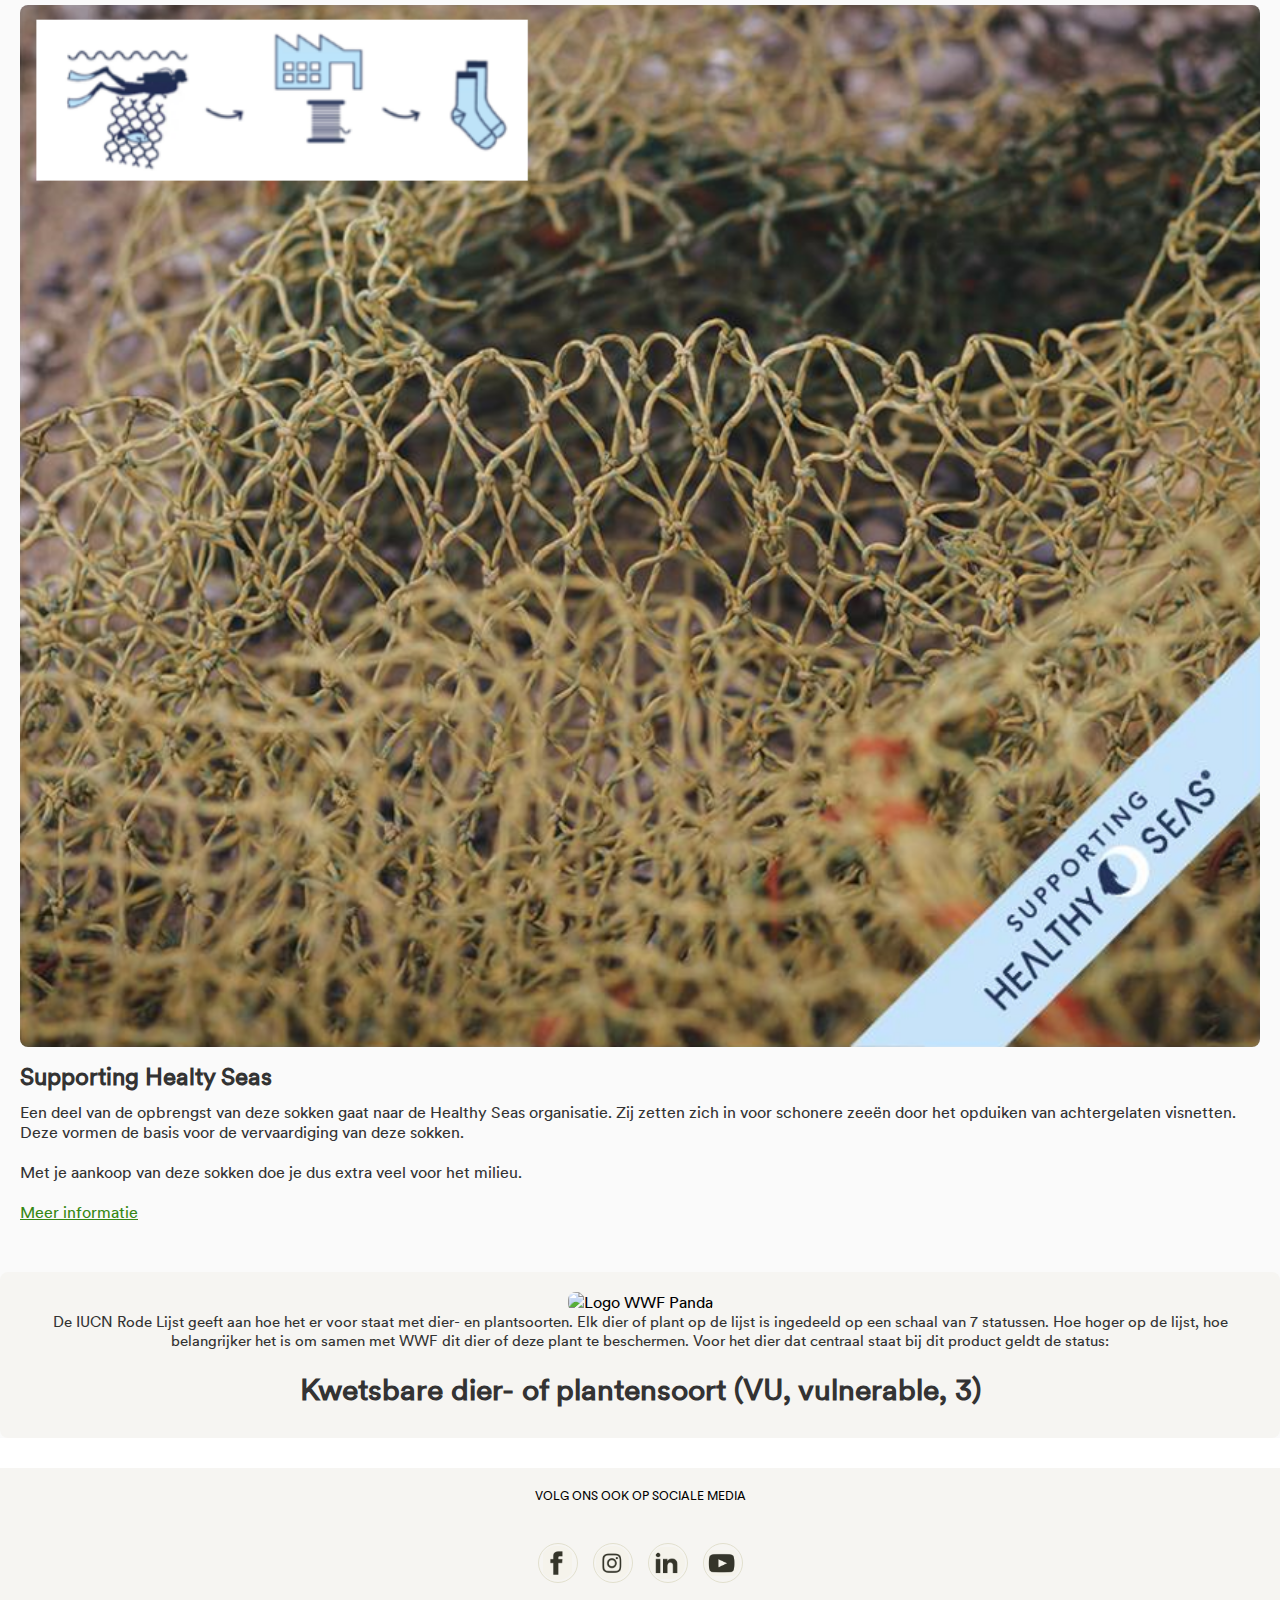
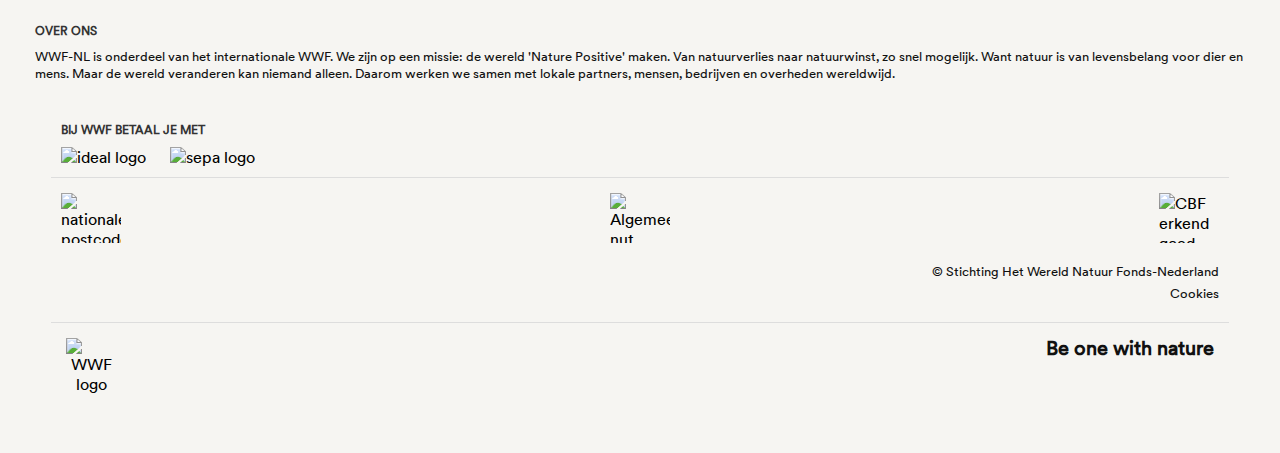
==== commit ed5febee: "dfghjkwagef" ====
--- a/index.html
+++ b/index.html
@@ -63,10 +63,10 @@
     <section id="bolletjesAndLinkButtons1" class="caroCarrousel"
       aria-label="Voorbeeld met bolletjes en links/rechts-buttons" tabIndex="-1">
       <ul>
-        <li id="element1"><img src="./images/wwf-retro-sportsok-zwart-01.jpg" alt="Sokken volledig"></li>
-        <li id="element2"><img src="./images/wwf-retro-sportsok-zwart-03.jpg" alt="Sokken verpakking"></li>
-        <li id="element3"><img src="./images/wwf-retro-sportsok-zwart-02.jpg" alt="Sokken zoom-in"></li>
-        <li id="element4"><img src="./images/wwf-sportsokken-zwart-02.png" alt="Sokken buiten"></li>
+        <li id="element1"><img src="./images/wwf-retro-sportsok-zwart-01.jpg" alt="Sokken volledig vertoont"></li>
+        <li id="element2"><img src="./images/wwf-retro-sportsok-zwart-03.jpg" alt="Sokken in verpakking"></li>
+        <li id="element3"><img src="./images/wwf-retro-sportsok-zwart-02.jpg" alt="Sokken zoomed-in"></li>
+        <li id="element4"><img src="./images/wwf-sportsokken-zwart-02.png" alt="Sokken buiten gedragen"></li>
       </ul>
 
       <a href="#" class="previous" aria-label="Naar het element aan de linkerkant" data-direction="previous">←</a>
@@ -121,7 +121,7 @@
 
         <p>Het toplabel aan de sokken is gemaakt van FSC-karton.</p>
 
-        <img src="images/proces-healthy-seas-socks.png" alt="proces-healthy-seas-socks">
+        <img src="images/proces-healthy-seas-socks.png" alt="proces van het maken van gezonde zeesokken">
 
       </div>
     </div>
@@ -146,7 +146,6 @@
       </div>
     </div>
 
-
     <!-- Product info block -->
     <section class="product-section">
       <div class="product-header">
@@ -163,7 +162,22 @@
         </select>
       </div>
 
-      <button class="add-to-cart">In winkelwagen ></button>
+      <div class="button-wrapper">
+        <button class="add-to-cart">In winkelwagen ></button>
+      </div>
+
+      <script src="https://cdn.jsdelivr.net/npm/canvas-confetti@1.9.3/dist/confetti.browser.min.js"></script>
+      <script>document.getElementsByClassName("add-to-cart")[0].addEventListener("click", () => {
+          let canvas = document.createElement("canvas");
+          canvas.width = 300;
+          canvas.height = 300;
+          let container = document.getElementsByClassName("button-wrapper")[0];
+          container.appendChild(canvas);
+
+          let add_to_cart = confetti.create(canvas);
+          add_to_cart().then(() => container.removeChild(canvas));
+        })
+      </script>
     </section>
 
 
@@ -196,17 +210,17 @@
     <div class="social-share">
       <a href="http://www.facebook.com/sharer.php?u=https://www.wwf.nl/webshop/kleding-accessoires/schoenen-en-sokken/retro-sportsokken-zwart-met-panda-logo-maat-35-40"
         target="_blank" class="icon facebook" aria-label="Deel op Facebook">
-        <img src="images/facebook-icon.png" alt="Facebook">
+        <img src="images/facebook-icon.png" alt="Facebook logo">
       </a>
 
       <a href="https://twitter.com/share?url=https://www.wwf.nl/webshop/kleding-accessoires/schoenen-en-sokken/retro-sportsokken-zwart-met-panda-logo-maat-35-40"
         target="_blank" class="icon twitter" aria-label="Deel op Twitter">
-        <img src="images/twitter-icon.png" alt="Twitter">
+        <img src="images/twitter-icon.png" alt="Twitter logo">
       </a>
 
       <a href="https://www.wwf.nl/webshop/kleding-accessoires/schoenen-en-sokken/retro-sportsokken-zwart-met-panda-logo-maat-35-40"
         target="_blank" class="icon whatsapp" aria-label="Deel via WhatsApp">
-        <img src="images/whatsapp-icon.png" alt="WhatsApp">
+        <img src="images/whatsapp-icon.png" alt="WhatsApp logo">
       </a>
 
       <button onclick="copyLink()" class="icon link" aria-label="Kopieer link">
@@ -231,7 +245,7 @@
 
     <!-- healthy seas -->
     <div class="HealthySeas">
-      <img src="images/supporting-healthy-seas.png" alt="trash-from-ocean-into-product">
+      <img src="images/supporting-healthy-seas.png" alt="afval van de oceaan naar product">
       <h2>Supporting Healty Seas</h2>
       <p>Een deel van de opbrengst van deze sokken gaat naar de Healthy Seas organisatie. Zij zetten zich in voor
         schonere zeeën door het opduiken van achtergelaten visnetten. Deze vormen de basis voor de vervaardiging van
@@ -242,14 +256,14 @@
 
 
 
-    <!-- rode lijst -->
     <div class="RodeLijst">
-      <img src="https://www.wwf.nl/Content/dist/img/logo-footer.svg" alt="Logo-WWF-Panda">
+      <img class="spin" src="https://www.wwf.nl/Content/dist/img/logo-footer.svg" alt="Logo WWF Panda">
       <p>De IUCN Rode Lijst geeft aan hoe het er voor staat met dier- en plantsoorten. Elk dier of plant op de lijst is
         ingedeeld op een schaal van 7 statussen. Hoe hoger op de lijst, hoe belangrijker het is om samen met WWF dit
         dier of deze plant te beschermen. Voor het dier dat centraal staat bij dit product geldt de status:</p>
       <h2>Kwetsbare dier- of plantensoort (VU, vulnerable, 3)</h2>
     </div>
+
 
 
   </main>
@@ -260,22 +274,22 @@
       <div class="social-footer">
         <a href="http://www.facebook.com/sharer.php?u=https://www.wwf.nl/webshop/kleding-accessoires/schoenen-en-sokken/retro-sportsokken-zwart-met-panda-logo-maat-35-40"
           target="_blank" class="icon facebook" aria-label="Deel op Facebook">
-          <img src="images/facebook-icon2.png" alt="Facebook">
+          <img src="images/facebook-icon2.png" alt="Facebook logo">
         </a>
 
         <a href="https://www.instagram.com/wereldnatuurfonds" target="_blank" class="icon instagram"
-          aria-label="Deel op Twitter">
-          <img src="images/insta-icon.png" alt="Instagram">
+          aria-label="Deel op Instagram">
+          <img src="images/insta-icon.png" alt="Instagram logo">
         </a>
 
         <a href="http://www.linkedin.com/company/2324848" target="_blank" class="icon linkedin"
-          aria-label="Deel via WhatsApp">
-          <img src="images/linkedin-icon.png" alt="Linkedin">
+          aria-label="Deel op linkedin">
+          <img src="images/linkedin-icon.png" alt="Linkedin logo">
         </a>
 
         <a href="http://www.youtube.com/user/WWFNetherlands" target="_blank" class="icon YouTube"
           aria-label="Deel via WhatsApp">
-          <img src="images/youTube-icon.png" alt="YouTube">
+          <img src="images/youTube-icon.png" alt="YouTube logo">
         </a>
       </div>
 
@@ -283,25 +297,28 @@
         <h2>OVER ONS</h2>
         <p>WWF-NL is onderdeel van het internationale WWF. We zijn op een missie: de wereld 'Nature Positive' maken. Van
           natuurverlies naar natuurwinst, zo snel mogelijk. Want natuur is van levensbelang voor dier en mens. Maar de
-          wereld veranderen kan niemand alleen. Daarom werken we samen met lokale partners, mensen, bedrijven en overheden
+          wereld veranderen kan niemand alleen. Daarom werken we samen met lokale partners, mensen, bedrijven en
+          overheden
           wereldwijd.</p>
       </section>
 
       <section class="betalen">
         <h2>BIJ WWF BETAAL JE MET</h2>
 
-        <img src="https://www.wwf.nl/Content/dist/img/logos/ideal.svg" alt="">
-        <img src="https://www.wwf.nl/Content/dist/img/logos/sepa.png" alt="">
+        <img src="https://www.wwf.nl/Content/dist/img/logos/ideal.svg" alt="ideal logo">
+        <img src="https://www.wwf.nl/Content/dist/img/logos/sepa.png" alt="sepa logo">
       </section>
     </section>
 
     <section class="sponsoren">
       <div class="sponsoren-images">
-        <img src="https://www.wwf.nl/globalassets/afbeeldingen/logos-en-iconen/partners-footer/npl_logo_2022.png" alt="">
-        <img src="https://www.wwf.nl/globalassets/afbeeldingen/logos-en-iconen/partners-footer/wwf-logo-anbi.png" alt="">
+        <img src="https://www.wwf.nl/globalassets/afbeeldingen/logos-en-iconen/partners-footer/npl_logo_2022.png"
+          alt="nationale postcode loterij logo">
+        <img src="https://www.wwf.nl/globalassets/afbeeldingen/logos-en-iconen/partners-footer/wwf-logo-anbi.png"
+          alt="Algemeen nut beogende instelling logo">
         <img
           src="https://www.wwf.nl/globalassets/afbeeldingen/logos-en-iconen/partners-footer/logo_erkend_goed_doel_rgb.png"
-          alt="">
+          alt="CBF erkend goed doel">
       </div>
       <p>© Stichting Het Wereld Natuur Fonds-Nederland</p>
       <a href="#">Cookies</a>
@@ -311,13 +328,10 @@
 
 
     <section class="footerLogo">
-      <img src="https://www.wwf.nl/Content/dist/img/logo-footer.svg" alt="">
+      <img src="https://www.wwf.nl/Content/dist/img/logo-footer.svg" alt="WWF logo">
       <h2>Be one with nature</h2>
     </section>
   </footer>
 </body>
 
-
-
-
 </html>--- a/styles/style.css
+++ b/styles/style.css
@@ -16,18 +16,18 @@
 /* CUSTOM PROPERTIES */
 /*********************/
 :root {
-  --zwart: #111; /* Donker zwart */
-  --wit: #ffffff; /* Helder wit */
-  --licht-wit: #FAFAFA; /* Zeer licht wit, voor achtergrond */
-  --donker-zwart: #333; /* Donker zwart, voor knoppen of tekst */
-  --donker-groen: #368714; /* Donkergroen voor accenten en details */
-  --licht-groen: #3cb046; /* Lichter groen, voor actie-elementen */
-  --licht-grijs: #ddd; /* Lichtgrijs voor randen of subtiele lijnen */
-  --zacht-wit: #e2e0ce; /* Zacht wit met een beige tint */
-  --bijna-wit: #f6f5f2; /* Bijna wit, voor informatieve blokken */
-  --warm-wit: #f5f3eb; /* Warm wit, ideaal voor footers */
-  --middel-grijs: #78786f; /* Middengrijs voor teksten of subtiele elementen */
-  --licht-middel-grijs: #9d9d95; /* Lichter middengrijs voor minder prominente details */
+  --zwart: #111; 
+  --wit: #ffffff; 
+  --licht-wit: #FAFAFA; 
+  --donker-zwart: #333; 
+  --donker-groen: #368714; 
+  --licht-groen: #3cb046; 
+  --licht-grijs: #ddd; 
+  --zacht-wit: #e2e0ce; 
+  --bijna-wit: #f6f5f2; 
+  --warm-wit: #f5f3eb; 
+  --middel-grijs: #78786f; 
+  --licht-middel-grijs: #9d9d95;
   --zand-wit: #eae7d9;
   
 }
@@ -35,24 +35,29 @@
 
 @media (prefers-color-scheme: dark){
   :root{
-    --zwart: #E0E0E0; /* Primaire lichtgrijze tekstkleur */
-    --wit: #FFFFFF; /* Helder wit, voor contrasterende teksten */
-    --licht-wit: #1C1C1C; /* Donkere achtergrondkleur */
-    --donker-zwart: #B0B0B0; /* Lichter grijs, voor subtiele tekst zoals knoppen of labels */
-    --donker-groen: #6FBD53; /* Heldere donkergroene tint voor links en accenten */
-    --licht-groen: #89D982; /* Frisse, lichte groentint voor actie-elementen */
-    --licht-grijs: #444; /* Donkergrijs voor randen en lijnen */
-    --zacht-wit: #2A2A2A; /* Warme donkere tint voor zachte randen */
-    --bijna-wit: #f6f5f2; /* Donkergrijs voor informatieblokken */
-    --warm-wit: #252525; /* Diepgrijs met een warme ondertoon voor footers */
-    --middel-grijs: #B3B3B3; /* Lichtere grijstint voor subtiele teksten */
-    --licht-middel-grijs: #CCCCCC; /* Nog lichter grijs voor bronnen en details */
-    --zand-wit: #3A3A3A; /* Neutrale donkergrijze tint met een warme gloed */
+    --zwart: #E0E0E0; 
+    --wit: #FFFFFF; 
+    --licht-wit: #1C1C1C; 
+    --donker-zwart: #B0B0B0; 
+    --donker-groen: #6FBD53; 
+    --licht-groen: #89D982; 
+    --licht-grijs: #444; 
+    --zacht-wit: #2A2A2A; 
+    --bijna-wit: #f6f5f2;
+    --warm-wit: #252525; 
+    --middel-grijs: #B3B3B3; 
+    --licht-middel-grijs: #CCCCCC; 
+    --zand-wit: #3A3A3A;
 
 
 
   }
 }
+
+
+
+/* Voeg je standaard lichte thema-kleuren hier toe als nodig */
+
 
 
 /****************/
@@ -112,7 +117,7 @@
 
 header {
   background-color: rgba(255, 255, 255, 0);
-  box-shadow: #8f8b8b;
+  box-shadow:  0 2px 4px 0 rgba(0, 0, 0, 0.13);
 }
 
 main {
@@ -152,8 +157,7 @@
 
 .nav-menu {
   display: flex;
-  /*justify-content: space-between;*/
-  align-items: left;
+  align-items: flex-start;
   padding-left: 20px;
   gap: 60px;
   z-index: 100;
@@ -241,14 +245,12 @@
   .nav-menu {
     position: absolute;
     left: -100%;
-    /* Begin van de pagina */
     top: 90px;
     gap: 0;
     flex-direction: column;
     background-color: var(--wit);
     width: 100%;
     height: 100%;
-    /* Zorgt ervoor dat het menu de volledige hoogte van de pagina bedekt */
     text-align: left;
     transition: 0.3s;
   }
@@ -256,7 +258,6 @@
   /* Actief menu van links schuiven */
   .nav-menu.active {
     left: 0;
-    /* Het schuift in de pagina */
   }
 
   /* Tweede menu, dat van rechts schuift */
@@ -270,17 +271,14 @@
     background-color: var(--wit);
     width: 100%;
     height: 100%;
-    /* Zorgt ervoor dat het menu de volledige hoogte van de pagina bedekt */
     text-align: left;
     padding-left: 20px;
     transition: 0.3s ease-in-out;
-    /* Zorg ervoor dat de overgang soepel is */
   }
 
   /* Het tweede menu schuift van rechts naar binnen */
   .nav-item:nth-of-type(1) ul.active {
     right: 0;
-    /* Het schuift van rechts naar binnen */
   }
 
 
@@ -317,11 +315,8 @@
   align-items: center;
   text-decoration: none;
   color: var(--color-backbutton);
-  /* Donkergrijze tekstkleur */
   font-size: 16px;
-  /* Grootte van de tekst */
   font-weight: 500;
-  /* Vetgedrukte tekst */
   padding: 10px 15px;
 }
 
@@ -329,32 +324,26 @@
 /* Slide show */
 /****************/
 .caroCarrousel {
-  /* basis waarden die door de hele carrousel gebruikt worden */
-  /* kun je zelf aanpassen */
   --caroCarrouselMainColor: #333;
   --caroCarrouselAccentColor: #1b75b3;
   --caroCarrouselShadeColor: #ddd9;
 
   position: relative;
   overflow: hidden;
-  /* om de linkbuttons te verbergen */
   outline: none;
 
 
 
   max-width: 98%;
-  /* Beperkt de breedte tot 80% van de pagina */
   margin: 15px auto;
-  /* Voegt ruimte toe rondom en centreert de slideshow */
   margin-bottom: 10px;
   border: 2px;
   padding: 10px;
-  /* Optioneel: binnenruimte */
 
 }
 
 /* dark mode */
-@media (prefers-color-scheme: dark) {
+/*@media (prefers-color-scheme: dark) {
   .caroCarrousel {
     --caroCarrouselMainColor: #ccc;
     --caroCarrouselShadeColor: #4449;
@@ -369,29 +358,16 @@
   padding: 0;
   list-style: none;
   display: flex;
-
-  /* handmatig scrollen is mogelijk */
   overflow: hidden;
-
-  /* snappen als er gescrolled wordt - andere helft bij li */
   scroll-snap-type: inline mandatory;
-
-  /* smooth scrollen */
   scroll-behavior: smooth;
-
-  /* scrollbar zoveel mogelijk verbergen */
   -webkit-overflow-scrolling: touch;
-  /* voor iOS*/
   -ms-overflow-style: none;
-  /* voor IE */
   scrollbar-width: none;
-  /* voor firefox */
 }
 
 .caroCarrousel>ul::-webkit-scrollbar {
-  /* scrollbar zoveel mogelijk verbergen */
   display: none;
-  /* voor chrome, safari en edge*/
 }
 
 
@@ -400,15 +376,11 @@
 .caroCarrousel>ul li {
   flex-basis: 100%;
   flex-shrink: 0;
-  /* snappen als er gescrolled wordt - andere helft bij ul */
   scroll-snap-align: center;
 }
-
 
 /**********************************/
 /* de carrousel elementen content */
-
-/* de stijlen voor jouw content hier */
 .caroCarrousel>ul li>img {
   display: block;
   width: 100%;
@@ -417,12 +389,9 @@
 
 /****************/
 /* DE BOLLETJES */
-/****************/
-
 .caroCarrousel nav ul {
   left: 50%;
   bottom: -2px;
-  /* Zet de bolletjes iets lager, zodat ze niet uit de container vallen */
   margin: 0;
   padding: 10px;
   list-style: none;
@@ -430,51 +399,37 @@
   justify-content: center;
   gap: 0.5em;
   z-index: 10;
-  /* Zorg ervoor dat de bolletjes boven de carrousel liggen */
 }
 
 .caroCarrousel>nav li {
   flex-basis: 0.7em;
-  /* nog kleinere bolletjes */
   aspect-ratio: 1/1;
 }
 
 .caroCarrousel>nav a {
   display: block;
   width: 0.7em;
-  /* maak de bolletjes kleiner */
   height: 0.7em;
-  /* maak de bolletjes kleiner */
   text-decoration: none;
   color: var(--wit);
-  /* kleur van de bolletjes */
   background-color: var(--bijna-wit);
-  /* kleur van de bolletjes */
   border-radius: 50%;
-  /* maakt de bolletjes rond */
   outline: none;
   transition: background-color 0.3s, transform 0.3s;
-  /* overgang voor hover en active state */
 }
 
 .caroCarrousel>nav a:hover,
 .caroCarrousel>nav a:focus {
   background-color: #368714;
-  /* accentkleur bij hover */
   transform: scale(1.2);
-  /* vergroting bij hover */
 }
 
 .caroCarrousel>nav a.current {
   background-color: var(--donker-groen);
-  /* de kleur van het actieve bolletje */
-}
-
-
+}
 
 /****************************/
 /* PREV EN NEXT LINKBUTTONS */
-/****************************/
 .caroCarrousel>a {
   position: absolute;
   width: 2.8em;
@@ -488,7 +443,6 @@
   display: grid;
   place-items: center;
   border-radius: 50%;
-  /* Maakt het een cirkel */
   transition: background-color 0.3s;
 }
 
@@ -499,26 +453,23 @@
 .caroCarrousel>a.next {
   right: 1em;
 }
-
 
 .caroCarrousel:hover>a.previous,
 .caroCarrousel:focus-within>a.previous {
   left: 0.5em;
-  /* Schuift naar binnen als de carrousel wordt gehighlighted */
 }
 
 .caroCarrousel:hover>a.next,
 .caroCarrousel:focus-within>a.next {
   right: 0.5em;
-  /* Schuift naar binnen als de carrousel wordt gehighlighted */
-}
-
-
-
-
-/***********************/
+}
+
+
+
+
+/**************/
 /* Dropdowns */
-
+/*************/
 .dropdown-container {
   border-bottom: 1px solid var(--licht-grijs);
   width: 98%;
@@ -589,38 +540,26 @@
 }
 
 
-
-
-
-
-
-
 /**********************/
 /* Product info block */
 /**********************/
-/* Algemene styling voor de sectie */
 .product-section {
   background-color: var(--licht-wit);
   border-radius: 10px;
   padding: 20px;
   max-width: 95%;
-  /* Beperkt de breedte */
   margin: 20px auto;
   font-family: Arial, sans-serif;
   box-shadow: 0 4px 8px rgba(0, 0, 0, 0.1);
-  /* Subtiele schaduw */
   text-align: center;
 }
 
-/* Product header - flexbox voor uitlijning */
 .product-header {
   display: flex;
   justify-content: space-between;
   align-items: center;
-  /* Zorgt ervoor dat de bovenkant van h1 en prijs op dezelfde hoogte zitten */
   margin-bottom: 15px;
 }
-
 
 .product-title {
   font-family: 'WWFWebFont', serif;
@@ -629,34 +568,24 @@
   color: var(--color-backbutton);
   margin-bottom: 0;
   text-align: left;
-  /* Uitlijning aan de linkerzijde */
   line-height: 1.2;
-  /* Zorgt ervoor dat de tekst mooi uitgelijnd is */
-}
-
-
-/* Zorg ervoor dat de prijs rechts wordt uitgelijnd */
+}
+
 .product-price {
   font-size: 16px;
   font-family: 'Rubic', sans-serif;
   color: var(--licht-groen);
-  /* Groen voor de prijs */
   font-weight: 700;
   margin: 0;
   text-align: right;
-  /* Uitlijning aan de rechterzijde */
   line-height: 1.2;
-  /* Zorgt ervoor dat de prijs goed uitgelijnd is met de titel */
-}
-
-/* Verwijder de puntmarker van de li */
+}
+
 li[aria-label="dropdown"] {
   list-style-type: none;
-  /* Verwijdert de puntmarker */
   padding: 0;
 }
 
-/* Dropdown styling */
 .custom-select {
   position: relative;
   width: 100%;
@@ -670,18 +599,13 @@
   width: 100%;
   padding: 10px 16px;
   border: 1px solid var(--licht-grijs);
-  /* Dunne grijze rand */
   border-radius: 50px;
-  /* Ronde uiteinden */
   background-color: var(--wit);
-  /* Witte achtergrond */
   font-size: 16px;
   color: var(--donker-zwart);
-  /* Tekstkleur */
   cursor: pointer;
   outline: none;
   transition: border-color 0.3s ease, box-shadow 0.3s ease;
-  /* Soepel overgangseffect */
 }
 
 .custom-select::after {
@@ -693,37 +617,39 @@
   width: 0;
   height: 0;
   border-left: 8px solid transparent;
-  /* Pijl links */
   border-right: 8px solid transparent;
-  /* Pijl rechts */
   border-top: 6px solid var(--donker-zwart);
-  /* Naar beneden wijzende pijl */
   pointer-events: none;
 }
 
-/* Knop styling */
 .add-to-cart {
   display: inline-block;
   width: 100%;
-  /* Zorgt ervoor dat de knop even breed is als de dropdown */
   padding: 12px 20px;
   background: linear-gradient(135deg, #9bc469, #769c4e);
-  /* Groene gradient */
-  color: white;
+  color: var(--wit);
   font-size: 14px;
   font-weight: bold;
   text-transform: uppercase;
   border: none;
   border-radius: 50px;
-  /* Ronde knop */
   cursor: pointer;
   transition: background 0.3s ease, box-shadow 0.3s ease;
 }
 
 .add-to-cart:hover {
   background: linear-gradient(135deg, #769c4e, #9bc469);
-  /* Omgekeerde gradient */
   box-shadow: 0 4px 8px rgba(0, 0, 0, 0.2);
+}
+
+.button-wrapper canvas {
+  position: absolute;
+  bottom: -50%;
+  left: 50%;
+  transform: translate(-50%, -50%);
+  pointer-events: none;
+  z-index: 1000;
+
 }
 
 
@@ -734,32 +660,24 @@
   background-color: var(--bijna-wit);
   padding: 22px;
   max-width: 95%;
-  /* Vergroot de breedte indien nodig */
   margin: 20px auto;
   font-family: Arial, sans-serif;
 }
 
 .cta-content {
   display: flex;
-  /* Zet flexbox in om de inhoud naast elkaar te plaatsen */
   align-items: center;
-  /* Zorgt ervoor dat het logo en de tekst verticaal gecentreerd worden */
   justify-content: flex-start;
-  /* Zorgt ervoor dat de elementen aan de linkerkant blijven */
 }
 
 .cta-content img {
   max-height: 40px;
-  /* Zorgt ervoor dat het logo niet te groot wordt */
   margin-right: 15px;
-  /* Voegt ruimte toe tussen het logo en de tekst */
 }
 
 .cta-content p {
   margin: 0;
-  /* Verwijdert de standaard marge van de paragraaf */
   font-size: 14px;
-  /* Pas de lettergrootte aan naar wens */
   font-family: 'Rubic', sans-serif;
   line-height: 22px;
   padding-left: 22px;
@@ -767,62 +685,49 @@
 }
 
 
-
 /**********************/
 /* Product info block 2 */
 /**********************/
 
 .product-info2 {
   font-size: 14px;
-  /* Pas de lettergrootte aan naar wens */
   font-family: 'Rubic', sans-serif;
   color: var(--donker-zwart);
-  /* Tekstkleur */
   line-height: 1.6;
-  /* Regelafstand */
   border-radius: 10px;
   padding: 20px;
   max-width: 95%;
-  /* Vergroot de breedte indien nodig */
   margin: 20px auto;
 }
 
 .product-info2 ul {
   list-style: none;
-  /* Verwijdert standaard lijst-styling */
   padding: 0;
   margin: 0;
 }
 
 .product-info2 li {
   display: flex;
-  /* Maakt de inhoud horizontaal uitgelijnd */
   align-items: flex-start;
   margin-bottom: 10px;
-  /* Ruimte tussen de punten */
 }
 
 .product-info2 .checkmark {
   color: var(--licht-groen);
-  /* Groene kleur voor de checkmark */
   font-weight: bold;
   margin-right: 10px;
-  /* Ruimte tussen de checkmark en tekst */
-}
-
+}
 
 
 /****************/
 /* share buttons */
 /****************/
-/* Container voor sociale media */
 .social-share {
   display: flex;
   gap: 15px;
   padding-left: 20px;
 }
 
-/* Algemene styling voor de iconen */
 .social-share .icon {
   width: 25px;
   height: 25px;
@@ -837,49 +742,35 @@
   position: relative;
   overflow: hidden;
   border: none;
-  /* Geen randen rond de iconen */
   outline: none;
-  /* Geen focusrand bij klikken */
-}
-
-
-/* Styling voor afbeeldingen binnen iconen */
+}
+
 .social-share .icon img {
   width: 90%;
-  /* Zorgt dat de afbeelding bijna de volledige cirkel vult */
   height: 90%;
-  /* Houdt dezelfde verhouding als de breedte */
   object-fit: contain;
-  /* Houdt de afbeelding netjes binnen de cirkel */
   border-radius: 50%;
-  /* Zorgt dat afbeeldingen afgerond blijven indien nodig */
-}
-
-/* Toast-melding voor "link gekopieerd" */
+}
+
 .copy-toast {
   position: fixed;
   top: 10px;
   right: 10px;
   background-color: var(--licht-groen);
-  /* Groen zoals op de WWF-site */
   color: var(--wit);
   padding: 10px 20px;
   border-radius: 5px;
   font-size: 14px;
   box-shadow: 0 4px 6px rgba(0, 0, 0, 0.2);
   opacity: 0;
-  /* Verborgen standaard */
   transition: opacity 0.5s ease, transform 0.5s ease;
   transform: translateY(-20px);
-  /* Verschijnt van boven naar beneden */
   z-index: 1000;
 }
 
-/* Toon de toast */
 .copy-toast.show {
   opacity: 1;
   transform: translateY(0);
-  /* Beweegt terug naar zijn oorspronkelijke positie */
 }
 
 
@@ -920,18 +811,14 @@
 .voordeel-container a {
   display: inline-block;
   text-decoration: underline;
-  /* Onderstreep de link */
   padding: 10px 20px;
   border-radius: 4px;
   font-size: 1rem;
   color: var(--licht-groen);
-  /* Donkergroene kleur */
-}
-
-/* Zorg ervoor dat de link op verschillende staten de juiste kleur heeft */
+}
+
 .voordeel-container a:link {
   color: var(--donker-groen);
-  /* Donkergroen voor niet-bezochte links */
 }
 
 .voordeel-container a:visited {
@@ -940,9 +827,7 @@
 
 .voordeel-container a:hover {
   color: var(--licht-groen);
-  /* Lichter groen bij hover */
-}
-
+}
 
 
 /**********************/
@@ -975,17 +860,13 @@
 .HealthySeas a {
   display: inline-block;
   text-decoration: underline;
-  /* Onderstreep de link */
   border-radius: 4px;
   font-size: 1rem;
   color: var(--donker-groen);
-  /* Donkergroene kleur */
-}
-
-/* Zorg ervoor dat de link op verschillende staten de juiste kleur heeft */
+}
+
 .HealthySeas a:link {
   color: var(--donker-groen);
-  /* Donkergroen voor niet-bezochte links */
 }
 
 .HealthySeas a:visited {
@@ -994,7 +875,6 @@
 
 .HealthySeas a:hover {
   color: var(--licht-groen);
-  /* Lichter groen bij hover */
 }
 
 
@@ -1018,6 +898,20 @@
   border-radius: 8px;
 }
 
+/* Hover-effect voor de animatie */
+.RodeLijst img:hover {
+  animation: spin 4s linear 1 forwards; /* Start animatie bij hover en laat hem afspelen */
+}
+
+@keyframes spin {
+  0% {
+    transform: rotate(0deg);
+  }
+  100% {
+    transform: rotate(360deg);
+  }
+}
+
 .RodeLijst h2 {
   font-size: 30px;
   color: var(--donker-zwart);
@@ -1029,10 +923,6 @@
   color: var(--donker-zwart);
   margin-bottom: 20px;
 }
-
-
-
-
 
 /**********************/
 /* footer */
@@ -1075,19 +965,14 @@
   position: relative;
   overflow: hidden;
   outline: none;
-  /* Geen focusrand bij klikken */
 }
 
 
 .social-footer .icon img {
   width: 90%;
-  /* Zorgt dat de afbeelding bijna de volledige cirkel vult */
   height: 90%;
-  /* Houdt dezelfde verhouding als de breedte */
   object-fit: contain;
-  /* Houdt de afbeelding netjes binnen de cirkel */
   border-radius: 50%;
-  /* Zorgt dat afbeeldingen afgerond blijven indien nodig */
 }
 
 
@@ -1111,7 +996,6 @@
   color: var(--zwart);
   margin-bottom: 20px;
 }
-
 
 
 /* betalen */
@@ -1160,19 +1044,14 @@
   overflow: hidden;
   display: flex;
   flex-direction: column;
-  /* Zorgt dat afbeeldingen en tekst apart worden behandeld */
   align-items: stretch;
 }
 
 .sponsoren-images {
   display: flex;
-  /* Zet de afbeeldingen naast elkaar */
   justify-content: space-between;
-  /* Verdeel de ruimte gelijkmatig */
   align-items: center;
-  /* Zorg dat ze gecentreerd zijn op dezelfde hoogte */
   margin-bottom: 20px;
-  /* Ruimte tussen afbeeldingen en tekst */
 }
 
 .sponsoren-images img {
@@ -1199,10 +1078,9 @@
 
 
 
-/* footerLogo */
 .footerLogo {
   display: flex;
-  align-items: top;
+  align-items: flex-start;
   justify-content: space-between;
   padding: 15px;
   border-radius: 8px;
@@ -1214,31 +1092,18 @@
 
 .footerLogo img {
   width: 50px;
-  /* Breedte van de afbeelding */
   height: 80.2px;
-  /* Hoogte van de afbeelding */
   margin-right: 15px;
-  /* Ruimte tussen afbeelding en tekst */
 }
 
 .footerLogo h2 {
   margin: 0;
-  /* Verwijder extra marges */
   margin-left: auto;
-  /* Duwt de `h1` naar de rechterkant */
   text-align: right;
-  /* Zorgt dat de tekst rechts uitgelijnd is */
   font-size: 20px;
   color: var(--zwart);
   line-height: 1;
-  /* Zorgt voor nette uitlijning */
-}
-
-
-
-
-
-
+}
 
 
 
@@ -1252,21 +1117,10 @@
 /* header */
 /**********************/
 
-
-/*.main2 {
-  background-image: url(../images2/inno-header.png);
-  background-position: center; 
-  background-repeat: no-repeat; 
-  background-size: 230%; 
-  height: 450px; 
-}*/
-
-
 .Head-p2 {
   text-align: left;
   padding: 20px;
   max-width: 100%;
-  /*margin-top: 10em;*/
 }
 
 .Head-p2 h1 {
@@ -1284,26 +1138,27 @@
   font-weight: 300;
 }
 
+iframe {
+  padding: 0px 20px 20px 20px;
+  border: none;
+}
 
 /****************/
 /* share buttons */
 /****************/
-/* Container voor sociale media */
 .social-share2 {
   display: flex;
   gap: 15px;
   position: absolute;
   padding-right: 20px;
   right: 0;
-  /* Zorgt dat ze aan de rechterkant van de pagina staan */
-}
-
-/* Algemene styling voor de iconen */
+}
+
 .social-share2 .icon {
   width: 25px;
   height: 25px;
   border-radius: 50%;
-  background-color: var(--bijna-wit);
+  background-color: var(--zand-wit);
   display: flex;
   align-items: center;
   justify-content: center;
@@ -1313,22 +1168,15 @@
   position: relative;
   overflow: hidden;
   border: none;
-  /* Geen randen rond de iconen */
   outline: none;
-  /* Geen focusrand bij klikken */
-}
-
-
-/* Styling voor afbeeldingen binnen iconen */
+}
+
+
 .social-share2 .icon img {
   width: 90%;
-  /* Zorgt dat de afbeelding bijna de volledige cirkel vult */
   height: 90%;
-  /* Houdt dezelfde verhouding als de breedte */
   object-fit: contain;
-  /* Houdt de afbeelding netjes binnen de cirkel */
   border-radius: 50%;
-  /* Zorgt dat afbeeldingen afgerond blijven indien nodig */
 }
 
 
@@ -1367,8 +1215,6 @@
   text-align: center;
 }
 
-/* Algemene styling voor links */
-
 .WatDoenZe {
   max-width: 95%;
   margin: 20px auto;
@@ -1378,18 +1224,13 @@
   text-align: center;
 }
 
-/* Algemene styling voor links */
 .WatDoenZe a {
   display: block;
   width: 100%;
   max-width: 600px;
-  /* Breedte gelijk aan .product-info2 */
   height: auto;
-  /* Hoogte wordt automatisch ingesteld */
   aspect-ratio: 690 / 310;
-  /* Verhouding van de originele afbeeldingen */
   margin: 0;
-  /* Geen marge tussen de blokken */
   position: relative;
   text-decoration: none;
   background-size: cover;
@@ -1400,46 +1241,35 @@
   align-items: flex-end;
   padding-left: 10px;
   padding-bottom: 40px;
-  /* Ruimte voor de tekst aan de onderkant */
   box-sizing: border-box;
   background-color: rgba(0, 0, 0, 0.3);
 }
 
-/* Positioneer de tekst in de rechterbenedenhoek */
 .WatDoenZe .footer-text {
   position: absolute;
   bottom: 10px;
   right: 10px;
   font-size: 8px;
-  /* Kleinere tekstgrootte */
   color: var(--bijna-wit);
 }
 
-/* Zorg dat er geen ruimte tussen de blokken ontstaat */
 .WatDoenZe div {
   display: flex;
   flex-direction: column;
-  /* Stapelexemplaar van boven naar beneden */
   gap: 0;
-  /* Geen ruimte tussen de elementen */
-}
-
-/* Specifieke styling voor de thema's */
+}
+
 .themas {
   background-image: url("../images2/rufiji-delta.png");
 }
 
-/* Specifieke styling voor de gebieden */
 .gebieden {
   background-image: url("../images2/giraffe.png");
 }
 
-/* Specifieke styling voor hoe we werken */
 .werkwijze {
   background-image: url("../images2/duiker-net.png");
 }
-
-
 
 
 /*****************************/
@@ -1470,14 +1300,6 @@
 
 }
 
-/*.expert p {
-  font-size: 1rem;
-  font-family: 'Rubic', sans-serif;
-  color: #555;
-  margin-bottom: 20px;
-}
-*/
-
 .quote-name {
   font-size: 15px;
   line-height: 18px;
@@ -1494,7 +1316,6 @@
   margin-bottom: 29px;
 }
 
-/* Knop styling */
 .blogs {
   display: inline-block;
   border: 1px solid var(--zacht-wit);
@@ -1517,8 +1338,6 @@
 
 }
 
-
-
 /******************/
 /* meer over wwf */
 /*****************/
@@ -1527,7 +1346,6 @@
   color: var(--zwart);
 }
 
-/* Algemene styling voor links */
 .MeerInfo a {
   display: block;
   width: 100%;
@@ -1543,12 +1361,10 @@
   justify-content: flex-end;
   padding-left: 10px;
   padding-bottom: 40px;
-  /* Ruimte voor de tekst aan de onderkant */
   box-sizing: border-box;
   background-color: rgba(0, 0, 0, 0.3);
 }
 
-/* Styling voor de hoofdtekst van de links */
 .MeerInfo a .link-text {
   font-size: 30px;
   line-height: 36px;
@@ -1557,7 +1373,6 @@
   color: var(--wit);
 }
 
-/* Positioneer de footer-tekst */
 .MeerInfo .footer-text {
   position: absolute;
   bottom: 10px;
@@ -1570,29 +1385,29 @@
   padding: 5px;
 }
 
-/* Zorg dat er geen ruimte tussen de blokken ontstaat */
-.MeerInfo div {
-  display: flex;
-  flex-direction: column;
-  gap: 0;
-}
-
-/* Specifieke styling voor de thema's */
 .Over {
   background-image: url("../images2/walvis.png");
 }
 
+.Over:has(> .footer-text) {
+  background-size: cover;
+}
+
 .Geschiedenis {
   background-image: url("../images2/panda.png");
 }
 
+.Geschiedenis:has(> .footer-text) {
+  background-size: cover;
+}
+
 .Projecten {
   background-image: url("../images2/mais-boer.png");
 }
 
-
-
-
+.Projecten:has(> .footer-text) {
+  background-size: cover;
+}
 
 /******************/
 /* resultaten en updates */
@@ -1601,16 +1416,13 @@
   text-align: center;
 }
 
-/* Algemene styling voor links */
 .ResultatenEnUpdates {
   max-width: 95%;
   margin: 20px auto;
 }
 
-
-/* bonenatlas */
 .Bonenatlas {
-  text-align: left bottom;
+  text-align: left;
   padding: 20px;
   background-color: var(--wit);
   max-width: 100%;
@@ -1647,16 +1459,12 @@
 .ContentContainer {
   display: flex;
   align-items: flex-start;
-  /* Zorgt ervoor dat ze bovenaan uitgelijnd zijn */
   justify-content: flex-start;
   gap: 0;
-  /* Geen ruimte tussen de afbeelding en de div */
   margin-bottom: 20px;
-  /* Ruimte tussen de blokken */
   width: 100%;
 }
 
-/* Styling voor de afbeelding */
 .ContentContainer img {
   width: 50%;
   object-fit: cover;
@@ -1664,7 +1472,6 @@
   position: relative;
 }
 
-/* Styling voor de .nederlandsVoedselsysteem div */
 .nederlandsVoedselsysteem {
   background-color: var(--bijna-wit);
   overflow: hidden;
